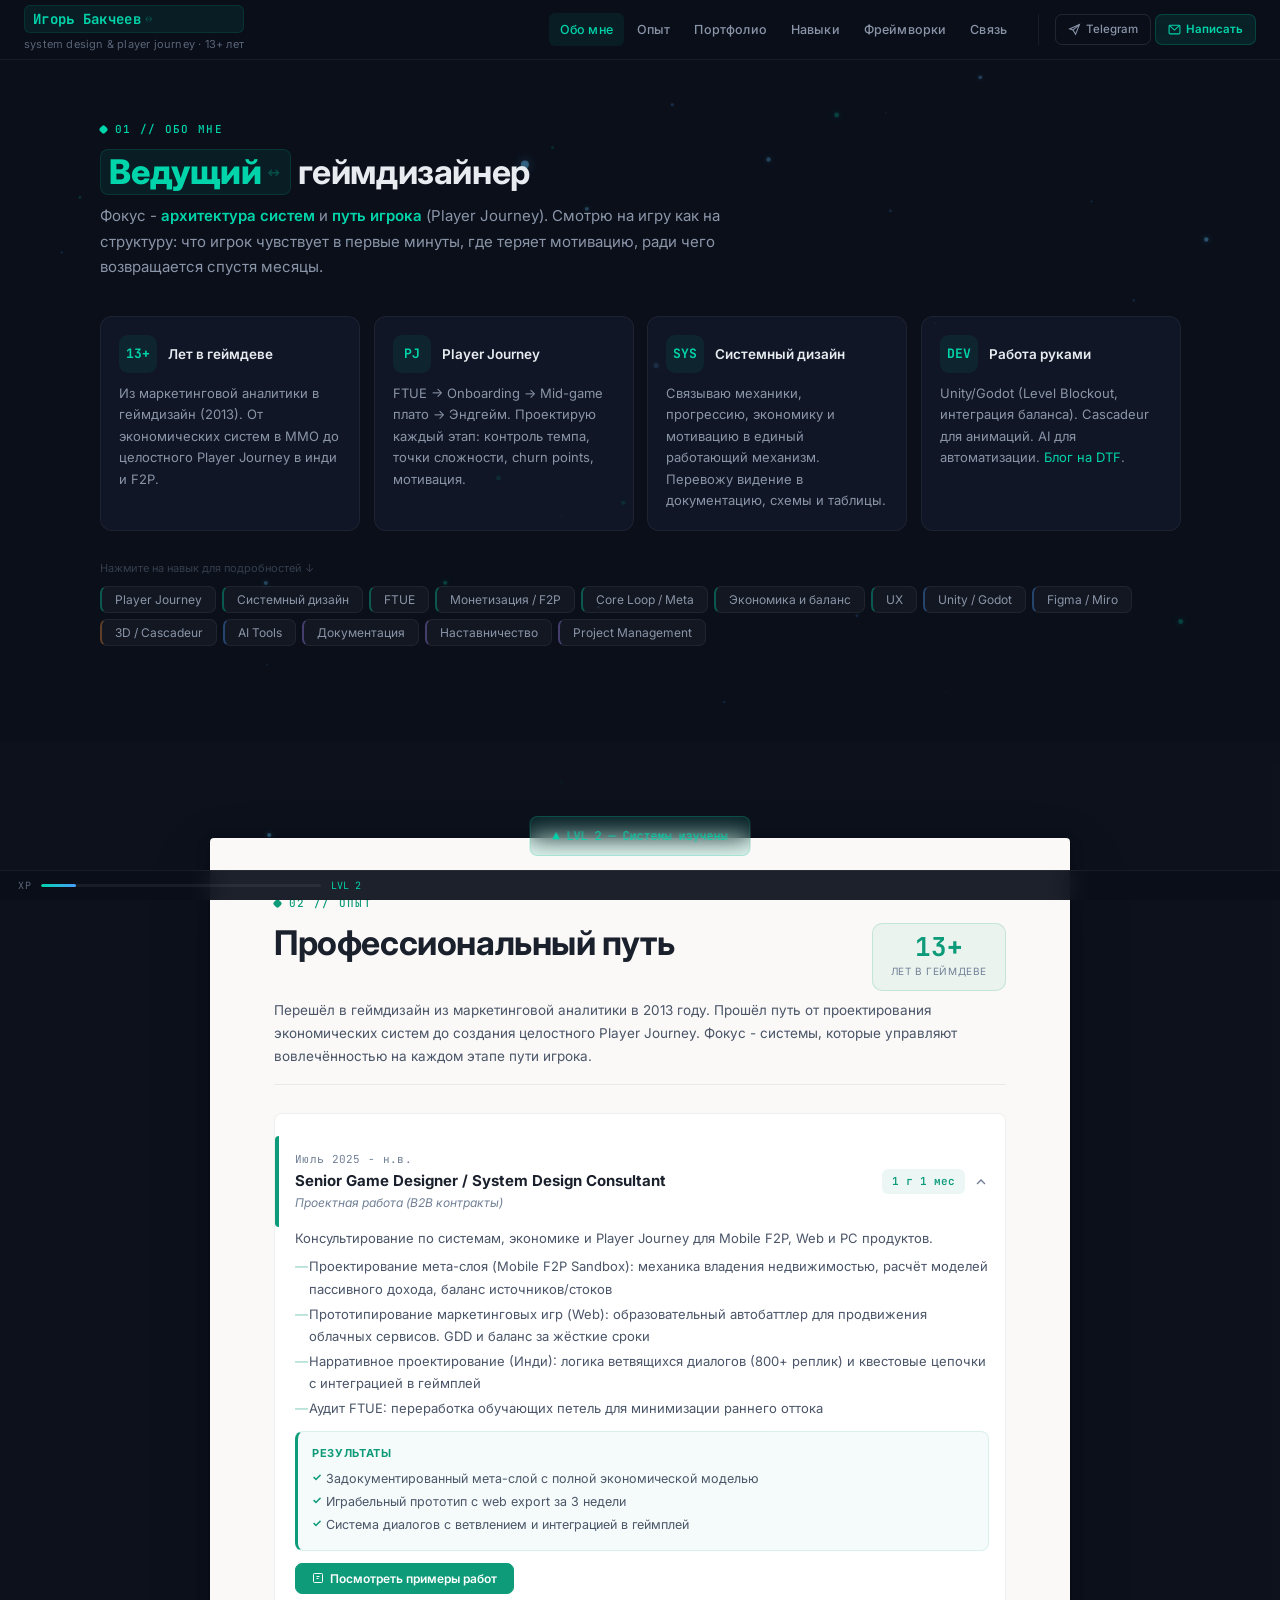
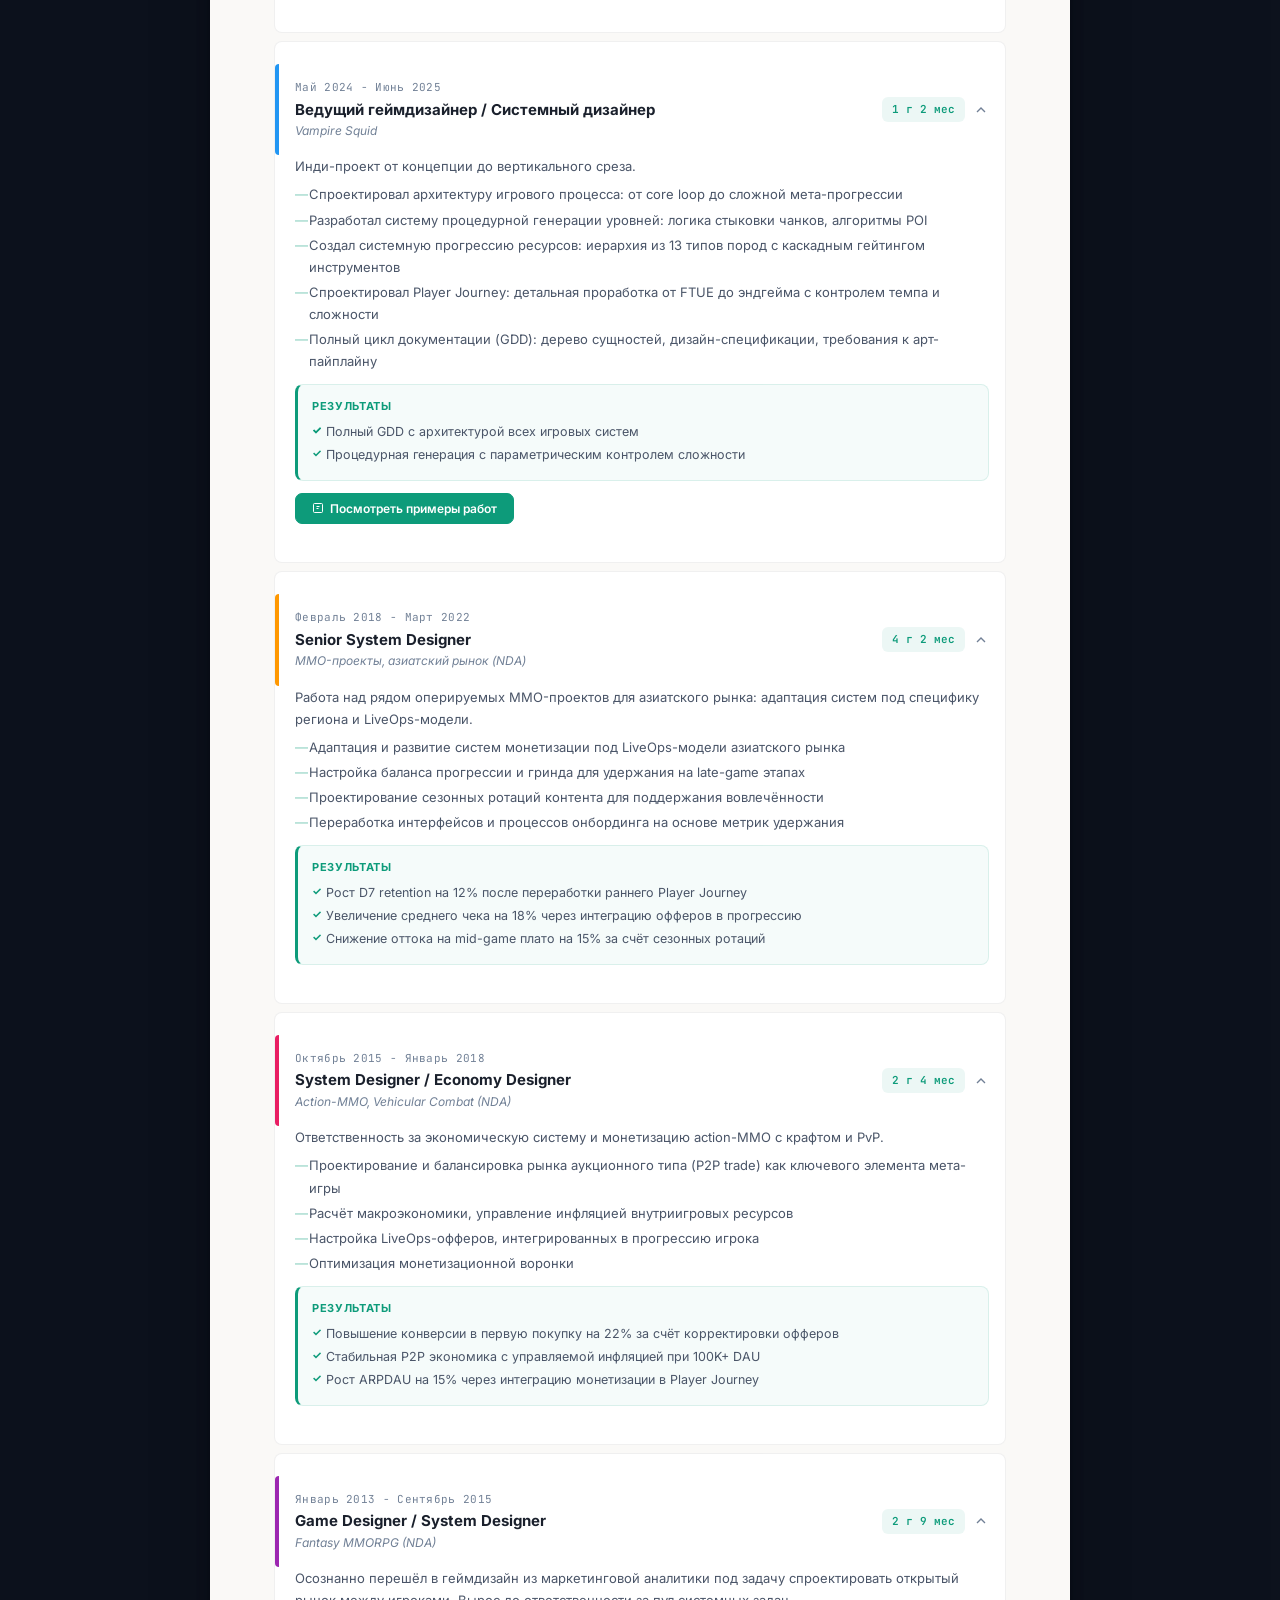
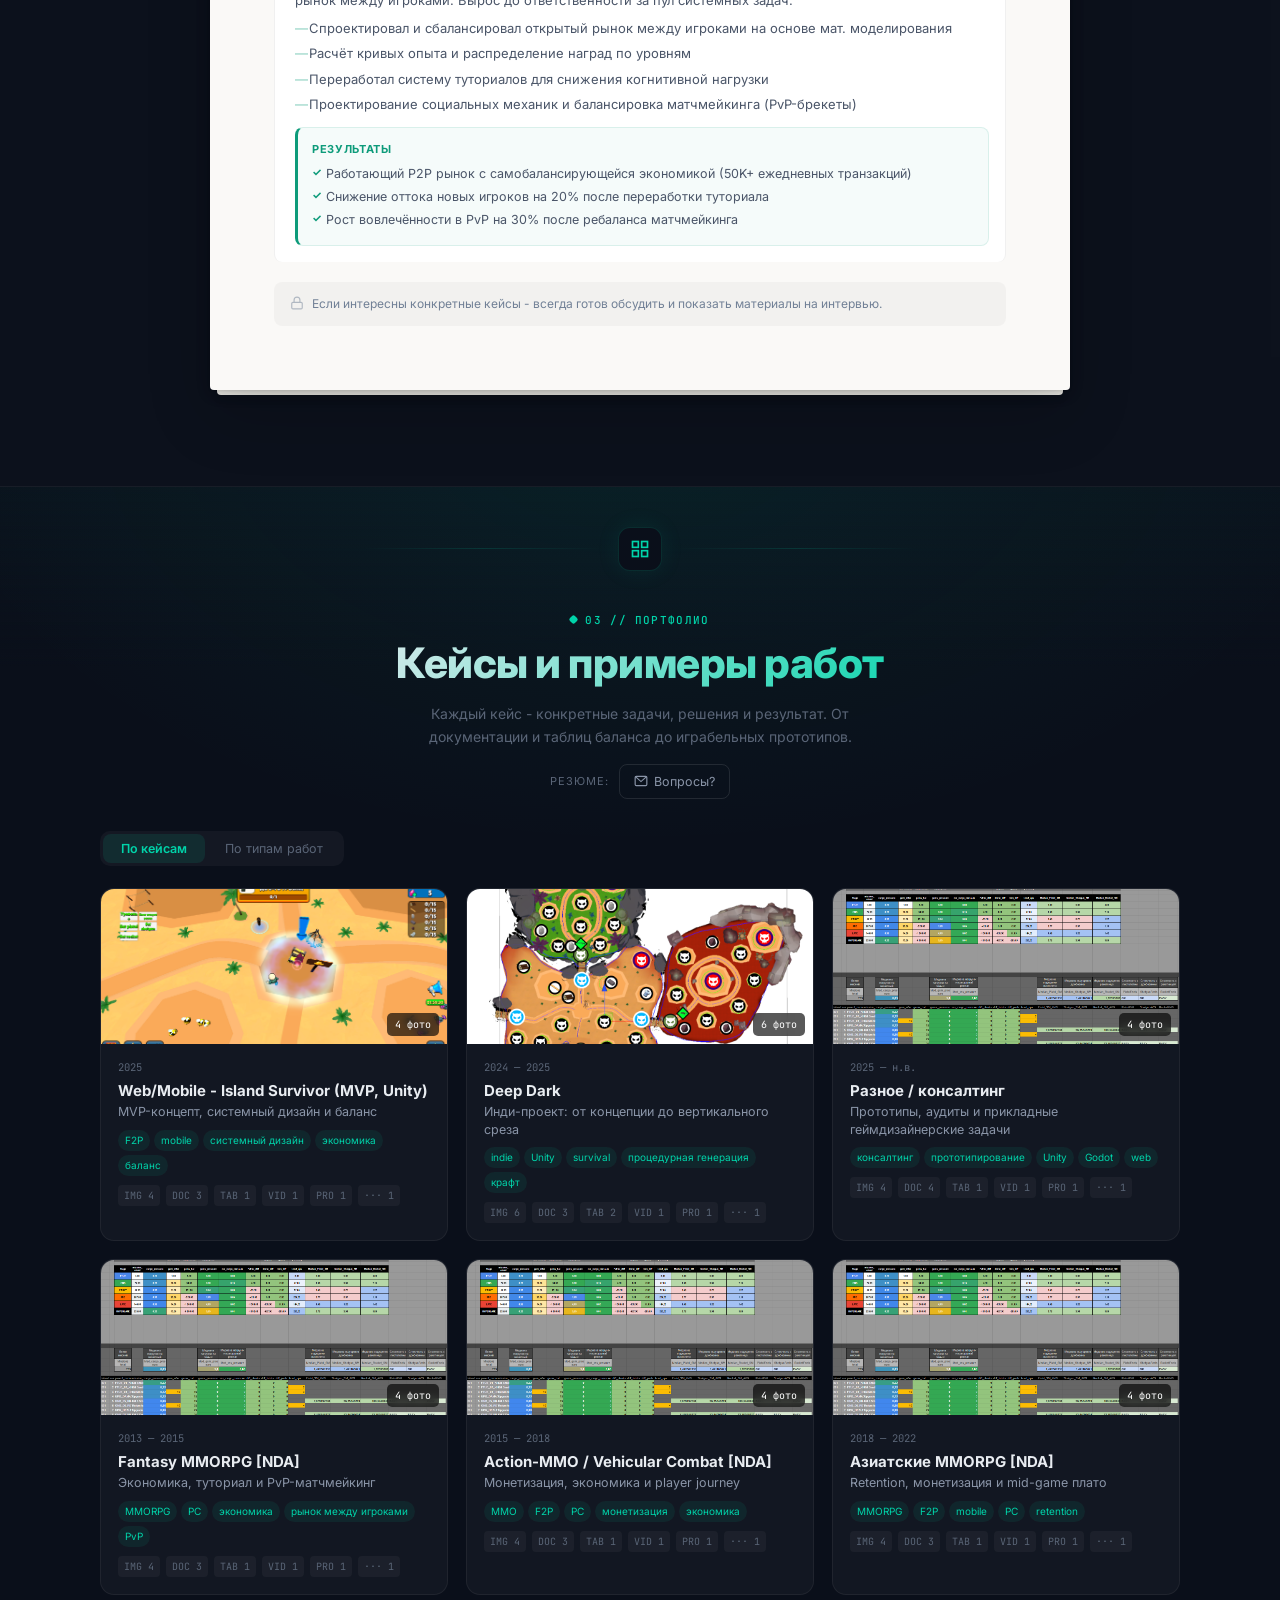
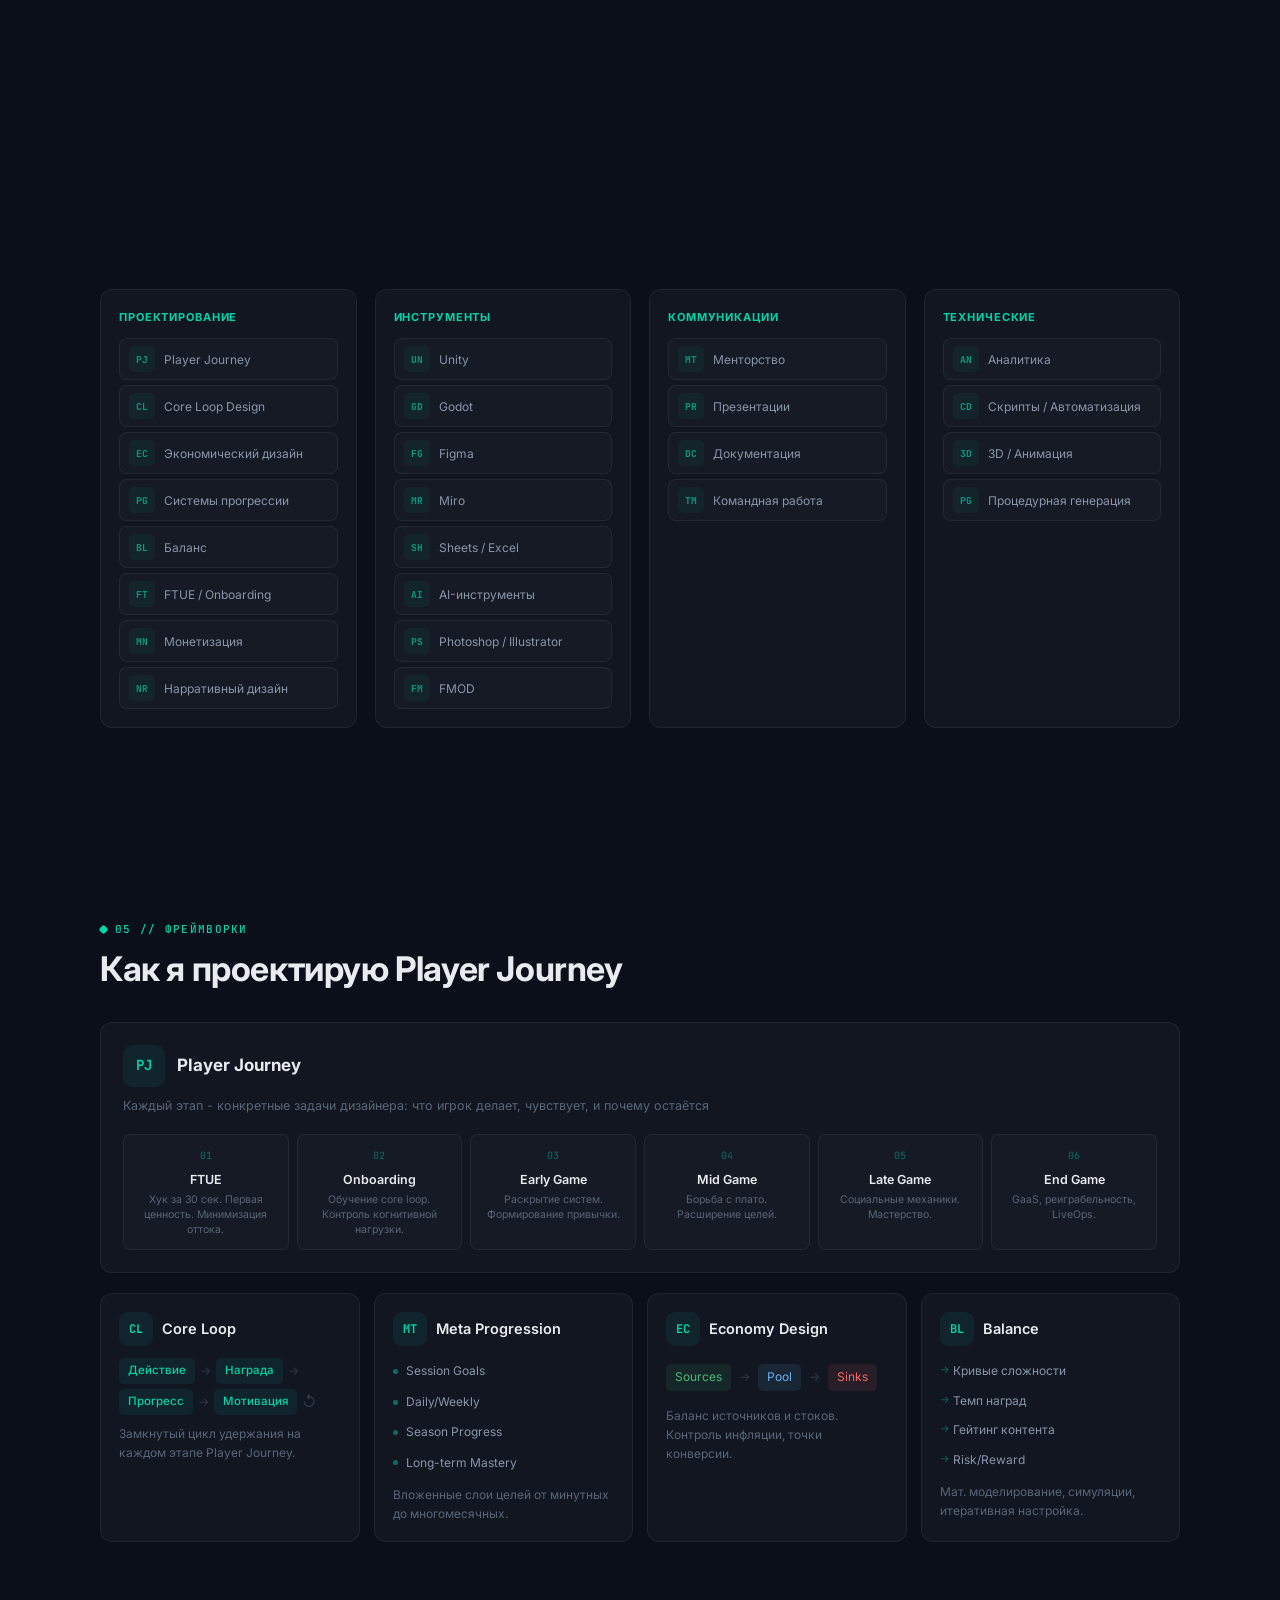
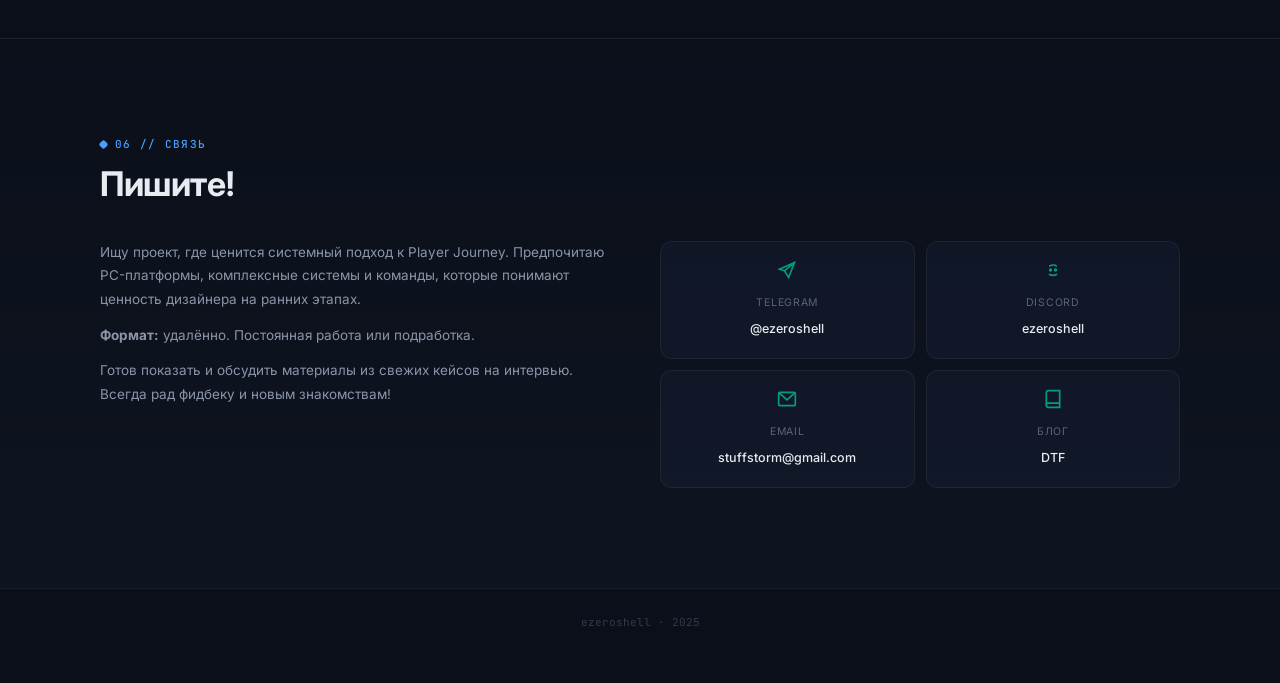
==== index.html @ dda0b9a5 "portfolio_test" ====
<!DOCTYPE html>
<html lang="ru">
<head>
  <meta charset="UTF-8">
  <meta name="viewport" content="width=device-width, initial-scale=1.0">
  <title>ezeroshell - Senior Game Designer / System Design & Player Journey</title>
  <meta name="description" content="Портфолио senior game designer: системный дизайн, player journey, экономика, баланс, FTUE, монетизация. 13+ лет в геймдеве. MMO, F2P, инди.">
  <meta name="author" content="ezeroshell">
  <meta name="robots" content="index, follow">

  <meta property="og:title" content="ezeroshell - Senior Game Designer / System Design & Player Journey">
  <meta property="og:description" content="Системный дизайн, player journey, экономика, баланс. 13+ лет в геймдеве.">
  <meta property="og:type" content="website">
  <meta property="og:url" content="https://ezeroshell.com">
  <meta property="og:image" content="https://ezeroshell.com/assets/og-image.png">
  <meta property="og:locale" content="ru_RU">

  <meta name="twitter:card" content="summary_large_image">
  <meta name="twitter:title" content="ezeroshell - Senior Game Designer">
  <meta name="twitter:description" content="System design & player journey. 13+ лет в геймдеве.">
  <meta name="twitter:image" content="https://ezeroshell.com/assets/og-image.png">

  <link rel="canonical" href="https://ezeroshell.com">
  <link rel="icon" type="image/svg+xml" href="assets/favicon.svg">
  <link rel="apple-touch-icon" href="assets/apple-touch-icon.png">

  <link rel="preconnect" href="https://fonts.googleapis.com">
  <link rel="preconnect" href="https://fonts.gstatic.com" crossorigin>
  <link href="https://fonts.googleapis.com/css2?family=Inter:wght@400;500;600;700;800&family=JetBrains+Mono:wght@400;600;700&display=swap" rel="stylesheet">

  <link rel="stylesheet" href="css/styles.css">

  <script type="application/ld+json">
  {
    "@context": "https://schema.org",
    "@type": "Person",
    "name": "ezeroshell",
    "jobTitle": "Senior Game Designer",
    "url": "https://ezeroshell.com",
    "description": "Senior Game Designer с 13+ летним опытом: system design, player journey, экономика, баланс.",
    "sameAs": ["https://t.me/ezeroshell","https://dtf.ru/id1169883"],
    "knowsAbout": ["Game Design","System Design","Game Economy","Player Journey","FTUE","Monetization","Game Balance"]
  }
  </script>
</head>
<body>

  <canvas id="particle-canvas" aria-hidden="true"></canvas>

  <!-- ══════ HEADER ══════ -->
  <header class="header" id="header" role="banner">
    <div class="header-inner">
      <div class="header-brand">
        <button class="header-name" id="header-name" type="button" aria-label="Переключить имя">
          <span class="toggle-text">Игорь Бакчеев</span>
          <span class="toggle-badge" aria-hidden="true">↔</span>
        </button>
        <span class="header-title">system design & player journey · 13+ лет</span>
      </div>
      <nav class="header-nav" id="header-nav" aria-label="Навигация">
        <a href="#about">Обо мне</a>
        <a href="#experience">Опыт</a>
        <a href="#portfolio">Портфолио</a>
        <a href="#skills">Навыки</a>
        <a href="#frameworks">Фреймворки</a>
        <a href="#contact">Связь</a>
      </nav>
      <div class="header-contacts">
        <a href="https://t.me/ezeroshell" class="header-contact-btn" target="_blank" rel="noopener">
          <svg viewBox="0 0 24 24" fill="none" stroke="currentColor" stroke-width="2" width="13" height="13"><path d="M21 3L9 13"/><path d="M21 3L14 21L9 13L3 11L21 3Z"/></svg>
          <span>Telegram</span>
        </a>
        <a href="mailto:stuffstorm@gmail.com" class="header-contact-btn header-contact-btn--accent">
          <svg viewBox="0 0 24 24" fill="none" stroke="currentColor" stroke-width="2" width="13" height="13"><rect x="2" y="4" width="20" height="16" rx="2"/><path d="M22 4L12 13 2 4"/></svg>
          <span>Написать</span>
        </a>
      </div>
      <button class="header-burger" id="mobile-toggle" type="button" aria-label="Меню" aria-expanded="false" aria-controls="mobile-menu">
        <span class="burger-line"></span>
      </button>
    </div>
  </header>

  <!-- ══════ MOBILE MENU ══════ -->
  <nav class="mobile-menu" id="mobile-menu" hidden>
    <a href="#about" class="mobile-nav-link">Обо мне</a>
    <a href="#experience" class="mobile-nav-link">Опыт</a>
    <a href="#portfolio" class="mobile-nav-link">Портфолио</a>
    <a href="#skills" class="mobile-nav-link">Навыки</a>
    <a href="#frameworks" class="mobile-nav-link">Фреймворки</a>
    <a href="#contact" class="mobile-nav-link">Связь</a>
    <hr class="mobile-divider">
    <a href="https://t.me/ezeroshell" class="contact-link" target="_blank" rel="noopener">
      <svg viewBox="0 0 24 24" fill="none" stroke="currentColor" stroke-width="2" width="16" height="16"><path d="M21 3L9 13"/><path d="M21 3L14 21L9 13L3 11L21 3Z"/></svg>
      Telegram: @ezeroshell
    </a>
    <a href="mailto:stuffstorm@gmail.com" class="contact-link">
      <svg viewBox="0 0 24 24" fill="none" stroke="currentColor" stroke-width="2" width="16" height="16"><rect x="2" y="4" width="20" height="16" rx="2"/><path d="M22 4L12 13L2 4"/></svg>
      stuffstorm@gmail.com
    </a>
  </nav>

  <main>
    <!-- ══════ ABOUT ══════ -->
    <section class="section section--about" id="about">
      <div class="section-inner">
        <div class="reveal">
          <div class="section-label"><span aria-hidden="true">01 //</span> Обо мне</div>
          <h1 class="section-title">
            <button class="role-toggle" id="role-toggle" type="button" aria-label="Переключить роль">
              <span class="toggle-text">Ведущий</span>
              <span class="toggle-badge" aria-hidden="true">↔</span>
            </button>
            геймдизайнер
          </h1>
          <p class="about-lead">Фокус - <strong>архитектура систем</strong> и <strong>путь игрока</strong> (Player Journey). Смотрю на игру как на структуру: что игрок чувствует в первые минуты, где теряет мотивацию, ради чего возвращается спустя месяцы.</p>
        </div>

        <div class="about-grid reveal">
          <article class="about-card">
            <div class="about-card-header">
              <div class="about-card-icon">13+</div>
              <h3 class="about-card-title">Лет в геймдеве</h3>
            </div>
            <p>Из маркетинговой аналитики в геймдизайн (2013). От экономических систем в MMO до целостного Player Journey в инди и F2P.</p>
          </article>
          <article class="about-card">
            <div class="about-card-header">
              <div class="about-card-icon">PJ</div>
              <h3 class="about-card-title">Player Journey</h3>
            </div>
            <p>FTUE → Onboarding → Mid-game плато → Эндгейм. Проектирую каждый этап: контроль темпа, точки сложности, churn points, мотивация.</p>
          </article>
          <article class="about-card">
            <div class="about-card-header">
              <div class="about-card-icon">SYS</div>
              <h3 class="about-card-title">Системный дизайн</h3>
            </div>
            <p>Связываю механики, прогрессию, экономику и мотивацию в единый работающий механизм. Перевожу видение в документацию, схемы и таблицы.</p>
          </article>
          <article class="about-card">
            <div class="about-card-header">
              <div class="about-card-icon">DEV</div>
              <h3 class="about-card-title">Работа руками</h3>
            </div>
            <p>Unity/Godot (Level Blockout, интеграция баланса). Cascadeur для анимаций. AI для автоматизации.
              <a href="https://dtf.ru/id1169883" target="_blank" rel="noopener">Блог на DTF</a>.</p>
          </article>
        </div>

        <div class="skill-tags-hint" aria-hidden="true">Нажмите на навык для подробностей ↓</div>
        <div class="skill-tags reveal-stagger" id="skill-tags">
          <button class="skill-tag" data-cat="design" data-skill-id="player-journey" data-desc="Детальная проработка пути игрока от FTUE до эндгейма: контроль темпа, точки сложности, churn points. Проектировал Player Journey для инди-проекта (вертикальный срез) и для F2P-продуктов." type="button">Player Journey</button>
          <button class="skill-tag" data-cat="design" data-skill-id="system-design" data-desc="Архитектура от core loop до мета-прогрессии. Системные документы, связывающие механики, экономику и мотивацию." type="button">Системный дизайн</button>
          <button class="skill-tag" data-cat="design" data-skill-id="ftue" data-desc="Аудит и переработка обучающих петель. Хук - первая ценность за 30 секунд. Минимизация раннего оттока." type="button">FTUE</button>
          <button class="skill-tag" data-cat="design" data-skill-id="monetization" data-desc="LiveOps-модели для азиатского рынка. Офферы в прогрессию. Оптимизация воронки конверсии в первую покупку." type="button">Монетизация / F2P</button>
          <button class="skill-tag" data-cat="design" data-skill-id="core-loop" data-desc="Проектирование core loop от концепции до играбельного билда. Процедурная генерация, сезонные ротации." type="button">Core Loop / Meta</button>
          <button class="skill-tag" data-cat="design" data-skill-id="economy" data-desc="Мат. моделирование экономик: P2P аукционы, стоки/синки, инфляция. Открытый рынок в MMORPG с 50K+ активных трейдеров." type="button">Экономика и баланс</button>
          <button class="skill-tag" data-cat="design" data-skill-id="ux" data-desc="Переработка интерфейсов по метрикам удержания. Снижение когнитивной нагрузки в онбординге." type="button">UX</button>
          <button class="skill-tag" data-cat="tools" data-skill-id="unity-godot" data-desc="Unity/Godot: сборка сцен, Level Blockout, ProBuilder. Импорт/экспорт данных, интеграция баланса." type="button">Unity / Godot</button>
          <button class="skill-tag" data-cat="tools" data-skill-id="figma-miro" data-desc="Figma - wireframes, UI-макеты. Miro - системные диаграммы, flow charts, Player Journey maps." type="button">Figma / Miro</button>
          <button class="skill-tag" data-cat="tech" data-skill-id="3d" data-desc="Blender для прототипов, Cascadeur для анимаций и раскадровок." type="button">3D / Cascadeur</button>
          <button class="skill-tag" data-cat="tools" data-skill-id="ai-tools" data-desc="Вайбкодинг, автоматизация, Cursor для прототипирования, GPT/Claude для документации." type="button">AI Tools</button>
          <button class="skill-tag" data-cat="soft" data-skill-id="documentation" data-desc="Полный цикл: GDD, TDD, дерево сущностей, дизайн-спецификации, требования к арт-пайплайну." type="button">Документация</button>
          <button class="skill-tag" data-cat="soft" data-skill-id="mentoring" data-desc="Серьёзный опыт наставничества. Методические материалы. Геймификация образования." type="button">Наставничество</button>
          <button class="skill-tag" data-cat="soft" data-skill-id="pm" data-desc="Планирование, estimation, координация с программистами и художниками." type="button">Project Management</button>
        </div>
      </div>
    </section>

    <!-- ══════ EXPERIENCE ══════ -->
    <section class="section section--experience" id="experience">
      <div class="section-inner">
        <div class="paper paper-stack reveal">
          <div class="section-label section-label--paper"><span aria-hidden="true">02 //</span> Опыт</div>
          <div class="exp-header">
            <h2 class="section-title section-title--paper">Профессиональный путь</h2>
            <div class="exp-total-badge">
              <span class="exp-total-number">13+</span>
              <span class="exp-total-label">лет в геймдеве</span>
            </div>
          </div>

          <p class="exp-intro">Перешёл в геймдизайн из маркетинговой аналитики в 2013 году. Прошёл путь от проектирования экономических систем до создания целостного Player Journey. Фокус - системы, которые управляют вовлечённостью на каждом этапе пути игрока.</p>

          <div class="exp-timeline" id="exp-timeline">

            <!-- ── Entry 1: Консалтинг ── -->
            <article class="exp-entry" data-exp-id="exp-1">
              <button class="exp-entry-toggle" type="button" aria-expanded="true">
                <div class="exp-entry-head">
                  <div class="exp-bar-accent" style="--bar-clr: #0d9b7a"></div>
                  <div class="exp-entry-left">
                    <div class="exp-period"><time datetime="2025-07">Июль 2025</time> - н.в.</div>
                    <h3 class="exp-role">Senior Game Designer / System Design Consultant</h3>
                    <div class="exp-company">Проектная работа (B2B контракты)</div>
                  </div>
                  <div class="exp-entry-right">
                    <span class="exp-duration">1 г 1 мес</span>
                    <svg class="exp-chevron" viewBox="0 0 24 24" fill="none" stroke="currentColor" stroke-width="2" width="16" height="16"><path d="M6 9l6 6 6-6"/></svg>
                  </div>
                </div>
              </button>
              <div class="exp-body" aria-hidden="false">
                <div class="exp-desc">
                  Консультирование по системам, экономике и Player Journey для Mobile F2P, Web и PC продуктов.
                  <ul>
                    <li>Проектирование мета-слоя (Mobile F2P Sandbox): механика владения недвижимостью, расчёт моделей пассивного дохода, баланс источников/стоков</li>
                    <li>Прототипирование маркетинговых игр (Web): образовательный автобаттлер для продвижения облачных сервисов. GDD и баланс за жёсткие сроки</li>
                    <li>Нарративное проектирование (Инди): логика ветвящихся диалогов (800+ реплик) и квестовые цепочки с интеграцией в геймплей</li>
                    <li>Аудит FTUE: переработка обучающих петель для минимизации раннего оттока</li>
                  </ul>
                </div>
                <div class="exp-achievements">
                  <h4 class="exp-achievements-title">Результаты</h4>
                  <ul>
                    <li>Задокументированный мета-слой с полной экономической моделью</li>
                    <li>Играбельный прототип с web export за 3 недели</li>
                    <li>Система диалогов с ветвлением и интеграцией в геймплей</li>
                  </ul>
                </div>
                <div class="exp-links">
                  <button class="exp-link exp-link--modal" type="button" data-open-project="various-cases">
                    <svg viewBox="0 0 24 24" fill="none" stroke="currentColor" stroke-width="2" width="12" height="12"><rect x="3" y="3" width="18" height="18" rx="2"/><path d="M9 9h6M9 13h4"/></svg>
                    Посмотреть примеры работ
                  </button>
                </div>
              </div>
            </article>

            <!-- ── Entry 2: Vampire Squid ── -->
            <article class="exp-entry" data-exp-id="exp-2">
              <button class="exp-entry-toggle" type="button" aria-expanded="true">
                <div class="exp-entry-head">
                  <div class="exp-bar-accent" style="--bar-clr: #2196f3"></div>
                  <div class="exp-entry-left">
                    <div class="exp-period"><time datetime="2024-05">Май 2024</time> - <time datetime="2025-06">Июнь 2025</time></div>
                    <h3 class="exp-role">Ведущий геймдизайнер / Системный дизайнер</h3>
                    <div class="exp-company">Vampire Squid</div>
                  </div>
                  <div class="exp-entry-right">
                    <span class="exp-duration">1 г 2 мес</span>
                    <svg class="exp-chevron" viewBox="0 0 24 24" fill="none" stroke="currentColor" stroke-width="2" width="16" height="16"><path d="M6 9l6 6 6-6"/></svg>
                  </div>
                </div>
              </button>
              <div class="exp-body" aria-hidden="false">
                <div class="exp-desc">
                  Инди-проект от концепции до вертикального среза.
                  <ul>
                    <li>Спроектировал архитектуру игрового процесса: от core loop до сложной мета-прогрессии</li>
                    <li>Разработал систему процедурной генерации уровней: логика стыковки чанков, алгоритмы POI</li>
                    <li>Создал системную прогрессию ресурсов: иерархия из 13 типов пород с каскадным гейтингом инструментов</li>
                    <li>Спроектировал Player Journey: детальная проработка от FTUE до эндгейма с контролем темпа и сложности</li>
                    <li>Полный цикл документации (GDD): дерево сущностей, дизайн-спецификации, требования к арт-пайплайну</li>
                  </ul>
                </div>
                <div class="exp-achievements">
                  <h4 class="exp-achievements-title">Результаты</h4>
                  <ul>
                    <li></li>
                    <li>Полный GDD с архитектурой всех игровых систем</li>
                    <li>Процедурная генерация с параметрическим контролем сложности</li>
                  </ul>
                </div>
                <div class="exp-links">
                  <button class="exp-link exp-link--modal" type="button" data-open-project="indie-vertical-slice">
                    <svg viewBox="0 0 24 24" fill="none" stroke="currentColor" stroke-width="2" width="12" height="12"><rect x="3" y="3" width="18" height="18" rx="2"/><path d="M9 9h6M9 13h4"/></svg>
                    Посмотреть примеры работ
                  </button>
                </div>
              </div>
            </article>

            <!-- ── Entry 3: Азиатские MMO ── -->
            <article class="exp-entry" data-exp-id="exp-3">
              <button class="exp-entry-toggle" type="button" aria-expanded="true">
                <div class="exp-entry-head">
                  <div class="exp-bar-accent" style="--bar-clr: #ff9800"></div>
                  <div class="exp-entry-left">
                    <div class="exp-period"><time datetime="2018-02">Февраль 2018</time> - <time datetime="2022-03">Март 2022</time></div>
                    <h3 class="exp-role">Senior System Designer</h3>
                    <div class="exp-company">MMO-проекты, азиатский рынок (NDA)</div>
                  </div>
                  <div class="exp-entry-right">
                    <span class="exp-duration">4 г 2 мес</span>
                    <svg class="exp-chevron" viewBox="0 0 24 24" fill="none" stroke="currentColor" stroke-width="2" width="16" height="16"><path d="M6 9l6 6 6-6"/></svg>
                  </div>
                </div>
              </button>
              <div class="exp-body" aria-hidden="false">
                <div class="exp-desc">
                  Работа над рядом оперируемых MMO-проектов для азиатского рынка: адаптация систем под специфику региона и LiveOps-модели.
                  <ul>
                    <li>Адаптация и развитие систем монетизации под LiveOps-модели азиатского рынка</li>
                    <li>Настройка баланса прогрессии и гринда для удержания на late-game этапах</li>
                    <li>Проектирование сезонных ротаций контента для поддержания вовлечённости</li>
                    <li>Переработка интерфейсов и процессов онбординга на основе метрик удержания</li>
                  </ul>
                </div>
                <div class="exp-achievements">
                  <h4 class="exp-achievements-title">Результаты</h4>
                  <ul>
                    <li>Рост D7 retention на 12% после переработки раннего Player Journey</li>
                    <li>Увеличение среднего чека на 18% через интеграцию офферов в прогрессию</li>
                    <li>Снижение оттока на mid-game плато на 15% за счёт сезонных ротаций</li>
                  </ul>
                </div>
              </div>
            </article>

            <!-- ── Entry 4: Crossout (NDA) ── -->
            <article class="exp-entry" data-exp-id="exp-4">
              <button class="exp-entry-toggle" type="button" aria-expanded="true">
                <div class="exp-entry-head">
                  <div class="exp-bar-accent" style="--bar-clr: #e91e63"></div>
                  <div class="exp-entry-left">
                    <div class="exp-period"><time datetime="2015-10">Октябрь 2015</time> - <time datetime="2018-01">Январь 2018</time></div>
                    <h3 class="exp-role">System Designer / Economy Designer</h3>
                    <div class="exp-company">Action-MMO, Vehicular Combat (NDA)</div>
                  </div>
                  <div class="exp-entry-right">
                    <span class="exp-duration">2 г 4 мес</span>
                    <svg class="exp-chevron" viewBox="0 0 24 24" fill="none" stroke="currentColor" stroke-width="2" width="16" height="16"><path d="M6 9l6 6 6-6"/></svg>
                  </div>
                </div>
              </button>
              <div class="exp-body" aria-hidden="false">
                <div class="exp-desc">
                  Ответственность за экономическую систему и монетизацию action-MMO с крафтом и PvP.
                  <ul>
                    <li>Проектирование и балансировка рынка аукционного типа (P2P trade) как ключевого элемента мета-игры</li>
                    <li>Расчёт макроэкономики, управление инфляцией внутриигровых ресурсов</li>
                    <li>Настройка LiveOps-офферов, интегрированных в прогрессию игрока</li>
                    <li>Оптимизация монетизационной воронки</li>
                  </ul>
                </div>
                <div class="exp-achievements">
                  <h4 class="exp-achievements-title">Результаты</h4>
                  <ul>
                    <li>Повышение конверсии в первую покупку на 22% за счёт корректировки офферов</li>
                    <li>Стабильная P2P экономика с управляемой инфляцией при 100K+ DAU</li>
                    <li>Рост ARPDAU на 15% через интеграцию монетизации в Player Journey</li>
                  </ul>
                </div>
              </div>
            </article>

            <!-- ── Entry 5: RoyalQuest (NDA) ── -->
            <article class="exp-entry" data-exp-id="exp-5">
              <button class="exp-entry-toggle" type="button" aria-expanded="true">
                <div class="exp-entry-head">
                  <div class="exp-bar-accent" style="--bar-clr: #9c27b0"></div>
                  <div class="exp-entry-left">
                    <div class="exp-period"><time datetime="2013-01">Январь 2013</time> - <time datetime="2015-09">Сентябрь 2015</time></div>
                    <h3 class="exp-role">Game Designer / System Designer</h3>
                    <div class="exp-company">Fantasy MMORPG (NDA)</div>
                  </div>
                  <div class="exp-entry-right">
                    <span class="exp-duration">2 г 9 мес</span>
                    <svg class="exp-chevron" viewBox="0 0 24 24" fill="none" stroke="currentColor" stroke-width="2" width="16" height="16"><path d="M6 9l6 6 6-6"/></svg>
                  </div>
                </div>
              </button>
              <div class="exp-body" aria-hidden="false">
                <div class="exp-desc">
                  Осознанно перешёл в геймдизайн из маркетинговой аналитики под задачу спроектировать открытый рынок между игроками. Вырос до ответственности за пул системных задач.
                  <ul>
                    <li>Спроектировал и сбалансировал открытый рынок между игроками на основе мат. моделирования</li>
                    <li>Расчёт кривых опыта и распределение наград по уровням</li>
                    <li>Переработал систему туториалов для снижения когнитивной нагрузки</li>
                    <li>Проектирование социальных механик и балансировка матчмейкинга (PvP-брекеты)</li>
                  </ul>
                </div>
                <div class="exp-achievements">
                  <h4 class="exp-achievements-title">Результаты</h4>
                  <ul>
                    <li>Работающий P2P рынок с самобалансирующейся экономикой (50K+ ежедневных транзакций)</li>
                    <li>Снижение оттока новых игроков на 20% после переработки туториала</li>
                    <li>Рост вовлечённости в PvP на 30% после ребаланса матчмейкинга</li>
                  </ul>
                </div>
              </div>
            </article>
          </div>

          <div class="exp-nda-note">
            <svg viewBox="0 0 24 24" fill="none" stroke="currentColor" stroke-width="2" width="14" height="14"><rect x="3" y="11" width="18" height="11" rx="2" ry="2"/><path d="M7 11V7a5 5 0 0110 0v4"/></svg>
            Если интересны конкретные кейсы - всегда готов обсудить и показать материалы на интервью.
          </div>
        </div>
      </div>
    </section>

    <button class="back-to-exp" id="back-to-exp" type="button" hidden>
      <svg viewBox="0 0 24 24" fill="none" stroke="currentColor" stroke-width="2" width="14" height="14"><path d="M19 12H5M12 5l-7 7 7 7"/></svg>
      Вернуться к опыту
    </button>

    <!-- ══════ PORTFOLIO ══════ -->
    <section class="section section--portfolio" id="portfolio">
      <div class="portfolio-divider" aria-hidden="true">
        <div class="portfolio-divider-line"></div>
        <div class="portfolio-divider-icon">
          <svg viewBox="0 0 24 24" fill="none" stroke="currentColor" stroke-width="2" width="20" height="20"><rect x="3" y="3" width="7" height="7"/><rect x="14" y="3" width="7" height="7"/><rect x="3" y="14" width="7" height="7"/><rect x="14" y="14" width="7" height="7"/></svg>
        </div>
        <div class="portfolio-divider-line"></div>
      </div>

      <div class="section-inner">
        <div class="reveal">
          <div class="portfolio-hero">
            <div class="section-label"><span aria-hidden="true">03 //</span> Портфолио</div>
            <h2 class="section-title portfolio-title">Кейсы и примеры работ</h2>
            <p class="section-subtitle portfolio-subtitle">
              Каждый кейс - конкретные задачи, решения и результат. От документации и таблиц баланса до играбельных прототипов.
            </p>
          </div>
          <div class="portfolio-resume-links">
            <span class="portfolio-resume-label">Резюме:</span>
            <a href="#contact" class="portfolio-resume-link">
              <svg viewBox="0 0 24 24" fill="none" stroke="currentColor" stroke-width="2" width="14" height="14"><rect x="2" y="4" width="20" height="16" rx="2"/><path d="M22 4L12 13 2 4"/></svg>
              Вопросы?
            </a>
          </div>
        </div>

        <div class="portfolio-explorer reveal" id="portfolio-explorer">
          <div class="portfolio-toolbar">
            <div class="portfolio-mode-switch" role="tablist">
              <button class="portfolio-mode-btn active" type="button" data-view="projects" role="tab" aria-selected="true">По кейсам</button>
              <button class="portfolio-mode-btn" type="button" data-view="types" role="tab" aria-selected="false">По типам работ</button>
            </div>
          </div>
          <div class="portfolio-grid" id="portfolio-grid"></div>
        </div>
      </div>
    </section>

    <!-- Portfolio Modal -->
    <div class="portfolio-modal-overlay" id="portfolio-modal" aria-modal="true" role="dialog" hidden>
      <div class="portfolio-modal">
        <div class="portfolio-modal-topbar">
          <div class="pmod-topbar-center"><span class="pmod-counter" id="modal-counter"></span></div>
          <button class="pmod-close" id="modal-close" type="button" aria-label="Закрыть">
            <svg viewBox="0 0 24 24" fill="none" stroke="currentColor" stroke-width="2" width="20" height="20"><path d="M18 6L6 18M6 6l12 12"/></svg>
          </button>
        </div>
        <div class="portfolio-modal-page" id="portfolio-modal-page">
          <div class="pmod-header" id="pmod-header"></div>
          <div class="pmod-tabs" id="pmod-tabs" role="tablist"></div>
          <div class="pmod-content" id="pmod-content"></div>
          <div class="pmod-details" id="pmod-details"></div>
          <div class="pmod-project-link" id="pmod-project-link"></div>
        </div>
        <button class="pmod-side-nav pmod-side-prev" id="modal-prev" type="button" aria-label="Предыдущий"><svg viewBox="0 0 24 24" fill="none" stroke="currentColor" stroke-width="2" width="20" height="20"><path d="M15 18l-6-6 6-6"/></svg></button>
        <button class="pmod-side-nav pmod-side-next" id="modal-next" type="button" aria-label="Следующий"><svg viewBox="0 0 24 24" fill="none" stroke="currentColor" stroke-width="2" width="20" height="20"><path d="M9 18l6-6-6-6"/></svg></button>
      </div>
    </div>

    <!-- Gallery -->
    <div class="gallery-overlay" id="gallery" aria-modal="true" role="dialog" hidden>
      <div class="gallery-chrome">
        <button class="gallery-btn gallery-close-btn" id="gallery-close" type="button" aria-label="Закрыть"><svg viewBox="0 0 24 24" fill="none" stroke="currentColor" stroke-width="2" width="22" height="22"><path d="M18 6L6 18M6 6l12 12"/></svg></button>
        <div class="gallery-counter" id="gallery-counter"></div>
      </div>
      <button class="gallery-btn gallery-arrow gallery-arrow-prev" id="gallery-prev" type="button" aria-label="Назад"><svg viewBox="0 0 24 24" fill="none" stroke="currentColor" stroke-width="2" width="28" height="28"><path d="M15 18l-6-6 6-6"/></svg></button>
      <button class="gallery-btn gallery-arrow gallery-arrow-next" id="gallery-next" type="button" aria-label="Вперёд"><svg viewBox="0 0 24 24" fill="none" stroke="currentColor" stroke-width="2" width="28" height="28"><path d="M9 18l6-6-6-6"/></svg></button>
      <div class="gallery-stage" id="gallery-stage"></div>
      <div class="gallery-caption" id="gallery-caption"></div>
    </div>

    <!-- ══════ SKILLS ══════ -->
    <section class="section section--skills" id="skills">
      <div class="section-inner">
        <div class="reveal">
          <div class="section-label"><span aria-hidden="true">04 //</span> Навыки</div>
          <h2 class="section-title">Карта компетенций</h2>
        </div>
        <div class="skills-grid reveal">
          <div class="skill-cluster"><h3 class="skill-cluster-title">Проектирование</h3><div class="skill-nodes">
            <button class="skill-node" data-skill-id="sk-pj" type="button" data-desc="Детальная проработка пути игрока: FTUE → Onboarding → Early/Mid/Late/End Game. Контроль темпа, churn points, мотивация на каждом этапе."><span class="skill-node-icon">PJ</span><span class="skill-node-label">Player Journey</span></button>
            <button class="skill-node" data-skill-id="sk-core-loop" type="button" data-desc="Архитектура от core loop до мета-прогрессии. Процедурная генерация, каскадный гейтинг."><span class="skill-node-icon">CL</span><span class="skill-node-label">Core Loop Design</span></button>
            <button class="skill-node" data-skill-id="sk-economy" type="button" data-desc="P2P рынок в MMORPG (50K+ транзакций/день). Макроэкономика, инфляция. Модели дохода для F2P."><span class="skill-node-icon">EC</span><span class="skill-node-label">Экономический дизайн</span></button>
            <button class="skill-node" data-skill-id="sk-progression" type="button" data-desc="13 типов пород с каскадным гейтингом. Кривые опыта. Баланс гринда для late-game."><span class="skill-node-icon">PG</span><span class="skill-node-label">Системы прогрессии</span></button>
            <button class="skill-node" data-skill-id="sk-balance" type="button" data-desc="P2P trade, источники/стоки, офферы. Формулы и симуляции. Стабильная экономика при 100K+ DAU."><span class="skill-node-icon">BL</span><span class="skill-node-label">Баланс</span></button>
            <button class="skill-node" data-skill-id="sk-ftue" type="button" data-desc="Аудит обучающих петель. Снижение когнитивной нагрузки. Снижение оттока новичков на 20%."><span class="skill-node-icon">FT</span><span class="skill-node-label">FTUE / Onboarding</span></button>
            <button class="skill-node" data-skill-id="sk-monetization" type="button" data-desc="LiveOps для азиатского рынка. Офферы в прогрессию. +22% конверсии в первую покупку."><span class="skill-node-icon">MN</span><span class="skill-node-label">Монетизация</span></button>
            <button class="skill-node" data-skill-id="sk-narrative" type="button" data-desc="800+ реплик, ветвящиеся диалоги, квестовые цепочки, раскадровки."><span class="skill-node-icon">NR</span><span class="skill-node-label">Нарративный дизайн</span></button>
          </div></div>
          <div class="skill-cluster"><h3 class="skill-cluster-title">Инструменты</h3><div class="skill-nodes">
            <button class="skill-node" data-skill-id="sk-unity" type="button" data-desc="Сборка сцен, Level Blockout, ProBuilder. Вертикальный срез."><span class="skill-node-icon">UN</span><span class="skill-node-label">Unity</span></button>
            <button class="skill-node" data-skill-id="sk-godot" type="button" data-desc="Прототипирование, web export, GDScript."><span class="skill-node-icon">GD</span><span class="skill-node-label">Godot</span></button>
            <button class="skill-node" data-skill-id="sk-figma" type="button" data-desc="Wireframes, UI-макеты, Player Journey maps, ТЗ для художников."><span class="skill-node-icon">FG</span><span class="skill-node-label">Figma</span></button>
            <button class="skill-node" data-skill-id="sk-miro" type="button" data-desc="Системные диаграммы, flow charts, деревья сущностей."><span class="skill-node-icon">MR</span><span class="skill-node-label">Miro</span></button>
            <button class="skill-node" data-skill-id="sk-sheets" type="button" data-desc="Баланс-таблицы, симуляции экономики, формулы прогрессии."><span class="skill-node-icon">SH</span><span class="skill-node-label">Sheets / Excel</span></button>
            <button class="skill-node" data-skill-id="sk-ai" type="button" data-desc="Вайбкодинг, автоматизация, Cursor для прототипирования."><span class="skill-node-icon">AI</span><span class="skill-node-label">AI-инструменты</span></button>
            <button class="skill-node" data-skill-id="sk-ps" type="button" data-desc="Photoshop, Illustrator для визуалов и ТЗ."><span class="skill-node-icon">PS</span><span class="skill-node-label">Photoshop / Illustrator</span></button>
            <button class="skill-node" data-skill-id="sk-fmod" type="button" data-desc="FMOD, пайплайн аудио."><span class="skill-node-icon">FM</span><span class="skill-node-label">FMOD</span></button>
          </div></div>
          <div class="skill-cluster"><h3 class="skill-cluster-title">Коммуникации</h3><div class="skill-nodes">
            <button class="skill-node" data-skill-id="sk-mentor" type="button" data-desc="Наставничество, методические материалы, геймификация образования."><span class="skill-node-icon">MT</span><span class="skill-node-label">Менторство</span></button>
            <button class="skill-node" data-skill-id="sk-pres" type="button" data-desc="Перевод видения в документацию, схемы и таблицы для команды."><span class="skill-node-icon">PR</span><span class="skill-node-label">Презентации</span></button>
            <button class="skill-node" data-skill-id="sk-docs" type="button" data-desc="GDD, TDD, дерево сущностей, дизайн-спецификации, арт-пайплайн."><span class="skill-node-icon">DC</span><span class="skill-node-label">Документация</span></button>
            <button class="skill-node" data-skill-id="sk-team" type="button" data-desc="Связка с арт-директором и программистами. ТЗ на языке исполнителей."><span class="skill-node-icon">TM</span><span class="skill-node-label">Командная работа</span></button>
          </div></div>
          <div class="skill-cluster"><h3 class="skill-cluster-title">Технические</h3><div class="skill-nodes">
            <button class="skill-node" data-skill-id="sk-analytics" type="button" data-desc="Бэкграунд из маркетинговой аналитики. Retention, churn points, конверсионные воронки."><span class="skill-node-icon">AN</span><span class="skill-node-label">Аналитика</span></button>
            <button class="skill-node" data-skill-id="sk-scripts" type="button" data-desc="Вспомогательные скрипты, автоматизация данных в таблицах."><span class="skill-node-icon">CD</span><span class="skill-node-label">Скрипты / Автоматизация</span></button>
            <button class="skill-node" data-skill-id="sk-3d" type="button" data-desc="Blender 3D, Cascadeur для анимаций и раскадровок."><span class="skill-node-icon">3D</span><span class="skill-node-label">3D / Анимация</span></button>
            <button class="skill-node" data-skill-id="sk-procgen" type="button" data-desc="Стыковка чанков, распределение POI, параметрический контроль."><span class="skill-node-icon">PG</span><span class="skill-node-label">Процедурная генерация</span></button>
          </div></div>
        </div>
      </div>
    </section>

    <!-- ══════ FRAMEWORKS ══════ -->
    <section class="section section--frameworks" id="frameworks">
      <div class="section-inner">
        <div class="reveal">
          <div class="section-label"><span aria-hidden="true">05 //</span> Фреймворки</div>
          <h2 class="section-title">Как я проектирую Player Journey</h2>
        </div>
        <div class="framework-block reveal">
          <div class="framework-header"><div class="framework-icon">PJ</div><h3 class="framework-title">Player Journey</h3><p class="framework-subtitle">Каждый этап - конкретные задачи дизайнера: что игрок делает, чувствует, и почему остаётся</p></div>
          <div class="framework-stages">
            <div class="framework-stage"><div class="framework-stage-num">01</div><h4 class="framework-stage-name">FTUE</h4><p class="framework-stage-desc">Хук за 30 сек. Первая ценность. Минимизация оттока.</p></div>
            <div class="framework-stage"><div class="framework-stage-num">02</div><h4 class="framework-stage-name">Onboarding</h4><p class="framework-stage-desc">Обучение core loop. Контроль когнитивной нагрузки.</p></div>
            <div class="framework-stage"><div class="framework-stage-num">03</div><h4 class="framework-stage-name">Early Game</h4><p class="framework-stage-desc">Раскрытие систем. Формирование привычки.</p></div>
            <div class="framework-stage"><div class="framework-stage-num">04</div><h4 class="framework-stage-name">Mid Game</h4><p class="framework-stage-desc">Борьба с плато. Расширение целей.</p></div>
            <div class="framework-stage"><div class="framework-stage-num">05</div><h4 class="framework-stage-name">Late Game</h4><p class="framework-stage-desc">Социальные механики. Мастерство.</p></div>
            <div class="framework-stage"><div class="framework-stage-num">06</div><h4 class="framework-stage-name">End Game</h4><p class="framework-stage-desc">GaaS, реиграбельность, LiveOps.</p></div>
          </div>
        </div>
        <div class="frameworks-grid reveal">
          <div class="framework-card"><div class="framework-card-header"><div class="framework-icon small">CL</div><h3 class="framework-card-title">Core Loop</h3></div><div class="framework-card-content"><div class="framework-loop"><span class="loop-item">Действие</span><span class="loop-arrow">→</span><span class="loop-item">Награда</span><span class="loop-arrow">→</span><span class="loop-item">Прогресс</span><span class="loop-arrow">→</span><span class="loop-item">Мотивация</span><span class="loop-arrow loop-back">↺</span></div><p class="framework-card-desc">Замкнутый цикл удержания на каждом этапе Player Journey.</p></div></div>
          <div class="framework-card"><div class="framework-card-header"><div class="framework-icon small">MT</div><h3 class="framework-card-title">Meta Progression</h3></div><div class="framework-card-content"><div class="framework-meta-layers"><div class="meta-layer"><span class="meta-dot"></span> Session Goals</div><div class="meta-layer"><span class="meta-dot"></span> Daily/Weekly</div><div class="meta-layer"><span class="meta-dot"></span> Season Progress</div><div class="meta-layer"><span class="meta-dot"></span> Long-term Mastery</div></div><p class="framework-card-desc">Вложенные слои целей от минутных до многомесячных.</p></div></div>
          <div class="framework-card"><div class="framework-card-header"><div class="framework-icon small">EC</div><h3 class="framework-card-title">Economy Design</h3></div><div class="framework-card-content"><div class="econ-flow"><span class="econ-source">Sources</span><span class="econ-arrow">→</span><span class="econ-pool">Pool</span><span class="econ-arrow">→</span><span class="econ-sink">Sinks</span></div><p class="framework-card-desc">Баланс источников и стоков. Контроль инфляции, точки конверсии.</p></div></div>
          <div class="framework-card"><div class="framework-card-header"><div class="framework-icon small">BL</div><h3 class="framework-card-title">Balance</h3></div><div class="framework-card-content"><div class="framework-balance"><div class="balance-item">Кривые сложности</div><div class="balance-item">Темп наград</div><div class="balance-item">Гейтинг контента</div><div class="balance-item">Risk/Reward</div></div><p class="framework-card-desc">Мат. моделирование, симуляции, итеративная настройка.</p></div></div>
        </div>
      </div>
    </section>

    <!-- ══════ CONTACT ══════ -->
    <section class="section section--contact" id="contact">
      <div class="section-inner">
        <div class="reveal">
          <div class="section-label section-label--blue"><span aria-hidden="true">06 //</span> Связь</div>
          <h2 class="section-title">Пишите!</h2>
        </div>
        <div class="contact-grid reveal">
          <div class="contact-info">
            <p>Ищу проект, где ценится системный подход к Player Journey. Предпочитаю PC-платформы, комплексные системы и команды, которые понимают ценность дизайнера на ранних этапах.</p>
            <p><strong>Формат:</strong> удалённо. Постоянная работа или подработка.</p>
            <p>Готов показать и обсудить материалы из свежих кейсов на интервью. Всегда рад фидбеку и новым знакомствам!</p>
          </div>
          <div class="contact-links-grid">
            <a href="https://t.me/ezeroshell" class="contact-card" target="_blank" rel="noopener"><div class="contact-card-icon"><svg viewBox="0 0 24 24" fill="none" stroke="currentColor" stroke-width="2" width="20" height="20"><path d="M21 3L9 13"/><path d="M21 3L14 21L9 13L3 11L21 3Z"/></svg></div><div class="contact-card-label">Telegram</div><div class="contact-card-value">@ezeroshell</div></a>
            <a href="zeroshell" class="contact-card"><div class="contact-card-icon"><svg viewBox="0 0 24 24" fill="none" stroke="currentColor" stroke-width="2" width="20" height="20"><circle cx="9" cy="12" r="1"/><circle cx="15" cy="12" r="1"/><path d="M7.5 7.5c3.5-2 6.5-2 9 0"/><path d="M7 17c2 1 4.5 1.5 5 1.5s3-0.5 5-1.5"/></svg></div><div class="contact-card-label">Discord</div><div class="contact-card-value">ezeroshell</div></a>
            <a href="mailto:stuffstorm@gmail.com" class="contact-card"><div class="contact-card-icon"><svg viewBox="0 0 24 24" fill="none" stroke="currentColor" stroke-width="2" width="20" height="20"><rect x="2" y="4" width="20" height="16" rx="2"/><path d="M22 4L12 13L2 4"/></svg></div><div class="contact-card-label">Email</div><div class="contact-card-value">stuffstorm@gmail.com</div></a>
            <a href="https://dtf.ru/id1169883" class="contact-card" target="_blank" rel="noopener"><div class="contact-card-icon"><svg viewBox="0 0 24 24" fill="none" stroke="currentColor" stroke-width="2" width="20" height="20"><path d="M4 19.5A2.5 2.5 0 016.5 17H20"/><path d="M6.5 2H20v20H6.5A2.5 2.5 0 014 19.5v-15A2.5 2.5 0 016.5 2z"/></svg></div><div class="contact-card-label">Блог</div><div class="contact-card-value">DTF</div></a>
          </div>
        </div>
      </div>
    </section>
  </main>

  <footer class="footer"><p class="footer-copy">ezeroshell · 2025</p></footer>

  <div class="xp-bar" role="progressbar" aria-valuemin="0" aria-valuemax="100" aria-valuenow="0"><span class="xp-label" id="xp-label">XP</span><div class="xp-track"><div class="xp-fill" id="xp-fill"></div></div><span class="xp-level" id="xp-level">LVL 1</span></div>
  <div class="level-notification" id="level-notification" role="alert" aria-live="assertive"></div>
  <div class="skill-popup" id="skill-popup" role="tooltip" aria-hidden="true"><button class="skill-popup-close" id="skill-popup-close" type="button">&times;</button><div class="skill-popup-title" id="skill-popup-title"></div><div class="skill-popup-desc" id="skill-popup-desc"></div></div>

  <script src="js/xp-system.js" defer></script>
  <script src="js/main.js" defer></script>
  <script src="js/particles.js" defer></script>
  <script src="js/skills.js" defer></script>
  <script src="js/portfolio-data.js" defer></script>
  <script src="js/portfolio.js" defer></script>
</body>
</html>
---- css/styles.css ----
/* ═══════════════════════════════════════════════════════════
   STYLES.CSS — единый файл стилей
   Заменяет: base.css, layout.css, components.css, responsive.css
   ═══════════════════════════════════════════════════════════ */

/* ───────────────────────────────────────────────────────────
   1. CUSTOM PROPERTIES
   ─────────────────────────────────────────────────────────── */
:root {
  /* Palette */
  --clr-bg:           #0a0f1a;
  --clr-bg-2:         #0f1520;
  --clr-bg-card:      rgba(20, 27, 45, 0.6);
  --clr-teal:         #00d4aa;
  --clr-teal-dim:     rgba(0, 212, 170, 0.08);
  --clr-teal-mid:     rgba(0, 212, 170, 0.15);
  --clr-blue:         #4a9eff;
  --clr-green:        #34d399;
  --clr-purple:       #a78bfa;
  --clr-text:         #e8ecf1;
  --clr-text-2:       #8a95a8;
  --clr-text-3:       #5a6577;
  --clr-border:       rgba(255, 255, 255, 0.06);
  --clr-border-2:     rgba(255, 255, 255, 0.10);

  /* Paper (experience section) */
  --clr-paper:        #faf9f7;
  --clr-paper-2:      #f0efe9;
  --clr-paper-3:      #e8e7e1;
  --clr-paper-ink:    #1a202c;
  --clr-paper-2nd:    #4a5568;
  --clr-paper-3rd:    #718096;
  --clr-paper-accent: #0d9b7a;

  /* Typography */
  --font-sans: 'Inter', -apple-system, BlinkMacSystemFont, 'Segoe UI', system-ui, sans-serif;
  --font-mono: 'JetBrains Mono', 'Fira Code', 'Cascadia Code', monospace;

  /* Layout */
  --header-h: 60px;
  --max-w:    1080px;
  --radius:   12px;

  /* Motion */
  --ease:     cubic-bezier(0.25, 0.46, 0.45, 0.94);
  --fast:     0.18s;
  --normal:   0.28s;
  --slow:     0.5s;
}

/* ───────────────────────────────────────────────────────────
   2. RESET
   ─────────────────────────────────────────────────────────── */
*, *::before, *::after {
  margin: 0;
  padding: 0;
  box-sizing: border-box;
}

html {
  scroll-behavior: smooth;
  scroll-padding-top: calc(var(--header-h) + 8px);
  -webkit-text-size-adjust: 100%;
}

body {
  font-family: var(--font-sans);
  font-size: 14px;
  line-height: 1.7;
  background: var(--clr-bg);
  color: var(--clr-text);
  overflow-x: hidden;
  -webkit-font-smoothing: antialiased;
  -moz-osx-font-smoothing: grayscale;
}

a {
  color: inherit;
  text-decoration: none;
}

button {
  font-family: inherit;
  font-size: inherit;
  border: none;
  background: none;
  cursor: pointer;
  color: inherit;
  padding: 0;
}

img {
  max-width: 100%;
  display: block;
}

ul, ol { list-style: none; }

/* ───────────────────────────────────────────────────────────
   3. SCROLLBAR
   ─────────────────────────────────────────────────────────── */
::-webkit-scrollbar { width: 5px; }
::-webkit-scrollbar-track { background: var(--clr-bg); }
::-webkit-scrollbar-thumb { background: var(--clr-text-3); border-radius: 3px; }
::-webkit-scrollbar-thumb:hover { background: var(--clr-teal); }

/* ───────────────────────────────────────────────────────────
   4. FOCUS
   ─────────────────────────────────────────────────────────── */
:focus-visible {
  outline: 2px solid var(--clr-teal);
  outline-offset: 3px;
  border-radius: 4px;
}

:focus:not(:focus-visible) { outline: none; }

/* ───────────────────────────────────────────────────────────
   5. UTILITIES
   ─────────────────────────────────────────────────────────── */
.sr-only {
  position: absolute;
  width: 1px; height: 1px;
  padding: 0; margin: -1px;
  overflow: hidden;
  clip: rect(0,0,0,0);
  white-space: nowrap;
  border: 0;
}

/* ───────────────────────────────────────────────────────────
   6. PARTICLE CANVAS
   ─────────────────────────────────────────────────────────── */
#particle-canvas {
  position: fixed;
  inset: 0;
  z-index: 0;
  pointer-events: none;
  will-change: transform;
}

/* ───────────────────────────────────────────────────────────
   7. ANIMATIONS
   ─────────────────────────────────────────────────────────── */
@keyframes xpFloat {
  0%   { opacity: 1; transform: translateY(0) scale(1); }
  100% { opacity: 0; transform: translateY(-32px) scale(0.9); }
}

@keyframes glitch {
  0%   { text-shadow:  2px 0 var(--clr-teal), -2px 0 var(--clr-blue); }
  33%  { text-shadow: -2px 0 var(--clr-teal),  2px 0 var(--clr-blue); }
  66%  { text-shadow:  1px 0 var(--clr-blue), -1px 0 var(--clr-teal); }
  100% { text-shadow: none; }
}

@keyframes fadeIn {
  from { opacity: 0; transform: translateY(10px); }
  to   { opacity: 1; transform: translateY(0); }
}

@keyframes pmodIn {
  from { opacity: 0; }
  to   { opacity: 1; }
}

@keyframes pmodSlide {
  from { opacity: 0; transform: translateY(16px); }
  to   { opacity: 1; transform: translateY(0); }
}

.glitch-active { animation: glitch 0.35s var(--ease); }

/* Reveal on scroll */
.reveal {
  opacity: 0;
  transform: translateY(20px);
  transition: opacity var(--slow) var(--ease), transform var(--slow) var(--ease);
}
.reveal.visible {
  opacity: 1;
  transform: none;
}

.reveal-stagger {
  opacity: 0;
  transform: translateY(14px);
  transition: opacity 0.45s var(--ease), transform 0.45s var(--ease);
}
.reveal-stagger.visible {
  opacity: 1;
  transform: none;
}

/* ───────────────────────────────────────────────────────────
   8. HEADER
   ─────────────────────────────────────────────────────────── */
.header {
  position: fixed;
  top: 0; left: 0; right: 0;
  z-index: 1000;
  height: var(--header-h);
  background: rgba(10, 15, 26, 0.85);
  backdrop-filter: blur(16px);
  -webkit-backdrop-filter: blur(16px);
  border-bottom: 1px solid var(--clr-border);
  transition: background var(--normal) var(--ease),
              box-shadow var(--normal) var(--ease);
}

.header.scrolled {
  background: rgba(10, 15, 26, 0.96);
  box-shadow: 0 1px 24px rgba(0,0,0,0.25);
}

.header-inner {
  max-width: 1280px;
  margin: 0 auto;
  padding: 0 24px;
  height: 100%;
  display: flex;
  align-items: center;
  gap: 20px;
}

/* Brand */
.header-brand {
  display: flex;
  flex-direction: column;
  gap: 2px;
  flex-shrink: 0;
}

.header-name {
  display: inline-flex;
  align-items: center;
  gap: 5px;
  font-family: var(--font-mono);
  font-size: 14px;
  font-weight: 600;
  color: var(--clr-text);
  letter-spacing: 0.3px;
  transition: color var(--fast);
  user-select: none;
  white-space: nowrap;
}

.header-name:hover { color: var(--clr-teal); }

.header-title {
  font-size: 11px;
  color: var(--clr-text-3);
  white-space: nowrap;
  letter-spacing: 0.2px;
}

/* Nav */
.header-nav {
  display: flex;
  align-items: center;
  gap: 2px;
  margin-left: auto;
}

.header-nav a {
  font-size: 12.5px;
  font-weight: 500;
  padding: 6px 11px;
  color: var(--clr-text-2);
  border-radius: 6px;
  transition: color var(--fast), background var(--fast);
  white-space: nowrap;
  letter-spacing: 0.15px;
}

.header-nav a:hover,
.header-nav a.active {
  color: var(--clr-teal);
  background: var(--clr-teal-dim);
}

/* Contacts */
.header-contacts {
  display: flex;
  align-items: center;
  gap: 4px;
  flex-shrink: 0;
  padding-left: 16px;
  border-left: 1px solid var(--clr-border);
}

.contact-link {
  display: inline-flex;
  align-items: center;
  gap: 5px;
  font-size: 11.5px;
  color: var(--clr-text-3);
  padding: 5px 8px;
  border-radius: 6px;
  transition: color var(--fast), background var(--fast);
}

.contact-link:hover {
  color: var(--clr-teal);
  background: var(--clr-teal-dim);
}

/* Interactive toggle badge */
.toggle-badge {
  font-size: 9px;
  opacity: 0.35;
  transition: opacity var(--fast);
  line-height: 1;
}
.interactive-toggle:hover .toggle-badge { opacity: 0.7; }

/* Burger */
.header-burger {
  display: none;
  width: 38px;
  height: 38px;
  align-items: center;
  justify-content: center;
  border-radius: 8px;
  margin-left: auto;
  transition: background var(--fast);
  flex-shrink: 0;
  position: relative;
}

.header-burger:hover { background: var(--clr-teal-dim); }

.burger-line,
.burger-line::before,
.burger-line::after {
  display: block;
  width: 18px;
  height: 1.5px;
  background: var(--clr-text-2);
  border-radius: 2px;
  transition: transform var(--normal) var(--ease),
              opacity var(--normal) var(--ease),
              background var(--fast);
  position: absolute;
}

.burger-line::before,
.burger-line::after { content: ''; left: 0; }
.burger-line::before { top: -5px; }
.burger-line::after  { top:  5px; }

.header-burger[aria-expanded="true"] .burger-line { background: transparent; }
.header-burger[aria-expanded="true"] .burger-line::before { top: 0; transform: rotate(45deg); background: var(--clr-text-2); }
.header-burger[aria-expanded="true"] .burger-line::after  { top: 0; transform: rotate(-45deg); background: var(--clr-text-2); }

/* ───────────────────────────────────────────────────────────
   9. MOBILE MENU
   ─────────────────────────────────────────────────────────── */
.mobile-menu {
  position: fixed;
  top: var(--header-h);
  left: 0; right: 0; bottom: 0;
  z-index: 999;
  background: rgba(10, 15, 26, 0.97);
  backdrop-filter: blur(20px);
  -webkit-backdrop-filter: blur(20px);
  padding: 20px 24px 32px;
  flex-direction: column;
  gap: 4px;
  overflow-y: auto;
  /* shown/hidden via hidden attr + flex */
}

.mobile-menu:not([hidden]) { display: flex; }

.mobile-nav-link {
  font-size: 17px;
  font-weight: 500;
  color: var(--clr-text-2);
  padding: 11px 14px;
  border-radius: 8px;
  transition: color var(--fast), background var(--fast);
  display: block;
}

.mobile-nav-link:hover {
  color: var(--clr-teal);
  background: var(--clr-teal-dim);
}

.mobile-divider {
  border: none;
  border-top: 1px solid var(--clr-border);
  margin: 8px 0;
}

.mobile-menu .contact-link {
  font-size: 13px;
  padding: 10px 14px;
}

/* ───────────────────────────────────────────────────────────
   10. SECTIONS
   ─────────────────────────────────────────────────────────── */
.section {
  position: relative;
  z-index: 1;
  padding: 96px 24px;
}

.section--about { padding-top: calc(var(--header-h) + 60px); }

.section-inner {
  max-width: var(--max-w);
  margin: 0 auto;
}

.section-label {
  font-family: var(--font-mono);
  font-size: 11px;
  font-weight: 500;
  letter-spacing: 0.12em;
  text-transform: uppercase;
  color: var(--clr-teal);
  margin-bottom: 10px;
  display: flex;
  align-items: center;
  gap: 8px;
}

.section-label::before {
  content: '';
  display: inline-block;
  width: 7px; height: 7px;
  background: var(--clr-teal);
  border-radius: 2px;
  transform: rotate(45deg);
  flex-shrink: 0;
}

.section-label--paper { color: var(--clr-paper-accent); }
.section-label--paper::before { background: var(--clr-paper-accent); }
.section-label--blue  { color: var(--clr-blue); }
.section-label--blue::before  { background: var(--clr-blue); }

.section-title {
  font-size: clamp(22px, 3.2vw, 34px);
  font-weight: 700;
  letter-spacing: -0.4px;
  line-height: 1.2;
  margin-bottom: 12px;
  color: var(--clr-text);
}

.section-title--paper { color: var(--clr-paper-ink); }

.section-subtitle {
  font-size: 14px;
  color: var(--clr-text-3);
  max-width: 580px;
  line-height: 1.65;
  margin-bottom: 24px;
}

/* ───────────────────────────────────────────────────────────
   11. ABOUT CARDS
   ─────────────────────────────────────────────────────────── */
.about-grid {
  display: grid;
  grid-template-columns: repeat(auto-fit, minmax(210px, 1fr));
  gap: 14px;
  margin-top: 36px;
  margin-bottom: 4px;
}

.about-card {
  background: var(--clr-bg-card);
  border: 1px solid var(--clr-border);
  border-radius: var(--radius);
  padding: 18px;
  transition: background var(--normal), border-color var(--normal), transform var(--normal);
  will-change: transform;
}

.about-card:hover {
  background: rgba(255,255,255,0.05);
  border-color: var(--clr-teal-mid);
  transform: translateY(-2px);
}

.about-card-header {
  display: flex;
  align-items: center;
  gap: 11px;
  margin-bottom: 10px;
}

.about-card-icon {
  font-family: var(--font-mono);
  font-size: 13px;
  font-weight: 700;
  color: var(--clr-teal);
  background: var(--clr-teal-dim);
  width: 38px; height: 38px;
  display: flex;
  align-items: center;
  justify-content: center;
  border-radius: 9px;
  flex-shrink: 0;
}

.about-card-title {
  font-size: 13.5px;
  font-weight: 600;
  color: var(--clr-text);
}

.about-card p {
  font-size: 13px;
  line-height: 1.65;
  color: var(--clr-text-2);
}

.about-card a {
  color: var(--clr-teal);
  transition: opacity var(--fast);
}
.about-card a:hover { opacity: 0.75; }

/* ───────────────────────────────────────────────────────────
   12. SKILL TAGS
   ─────────────────────────────────────────────────────────── */
.skill-tags-hint {
  font-size: 11px;
  color: var(--clr-text-3);
  margin-top: 28px;
  margin-bottom: 9px;
  opacity: 0.55;
}

.skill-tags {
  display: flex;
  flex-wrap: wrap;
  gap: 6px;
}

.skill-tag {
  font-size: 12px;
  padding: 5px 13px;
  background: rgba(255,255,255,0.035);
  border: 1px solid var(--clr-border);
  border-radius: 7px;
  color: var(--clr-text-2);
  cursor: pointer;
  transition: background var(--fast), border-color var(--fast), color var(--fast), transform var(--fast);
  position: relative;
}

.skill-tag:hover {
  background: var(--clr-teal-dim);
  border-color: var(--clr-teal-mid);
  color: var(--clr-teal);
  transform: translateY(-1px);
}

.skill-tag.explored {
  border-color: rgba(0,212,170,0.25);
  color: var(--clr-teal);
  background: rgba(0,212,170,0.06);
}

/* Left-border category accent */
.skill-tag[data-cat="design"] { border-left: 2px solid rgba(0,212,170,0.35); }
.skill-tag[data-cat="tools"]  { border-left: 2px solid rgba(74,158,255,0.35); }
.skill-tag[data-cat="tech"]   { border-left: 2px solid rgba(237,137,54,0.35); }
.skill-tag[data-cat="soft"]   { border-left: 2px solid rgba(167,139,250,0.35); }

/* ───────────────────────────────────────────────────────────
   13. EXPERIENCE — PAPER DOCUMENT
   ─────────────────────────────────────────────────────────── */
.section--experience {
  background: rgba(255,255,255,0.01);
}

.paper {
  position: relative;
  max-width: 860px;
  margin: 0 auto;
  background: var(--clr-paper);
  border-radius: 4px;
  padding: 56px 64px 64px;
  box-shadow:
    0 1px 3px rgba(0,0,0,0.10),
    0 4px 16px rgba(0,0,0,0.10),
    0 24px 64px rgba(0,0,0,0.18);
}

/* Paper texture overlay */
.paper::before {
  content: '';
  position: absolute;
  inset: 0;
  border-radius: 4px;
  background-image: url("data:image/svg+xml,%3Csvg xmlns='http://www.w3.org/2000/svg' width='200' height='200'%3E%3Cfilter id='n'%3E%3CfeTurbulence type='fractalNoise' baseFrequency='0.75' numOctaves='4' stitchTiles='stitch'/%3E%3C/filter%3E%3Crect width='200' height='200' filter='url(%23n)' opacity='0.025'/%3E%3C/svg%3E");
  pointer-events: none;
  z-index: 0;
}

.paper > * { position: relative; z-index: 1; }

/* Stacked sheets effect */
.paper-stack::after {
  content: '';
  position: absolute;
  bottom: -5px;
  left: 7px; right: 7px;
  height: 6px;
  background: var(--clr-paper-2);
  border-radius: 0 0 4px 4px;
  z-index: -1;
  box-shadow: 0 2px 8px rgba(0,0,0,0.10);
}

.paper-stack::before {
  content: '';
  position: absolute;
  bottom: -10px;
  left: 14px; right: 14px;
  height: 6px;
  background: var(--clr-paper-3);
  border-radius: 0 0 4px 4px;
  z-index: -2;
  box-shadow: 0 2px 6px rgba(0,0,0,0.08);
}

/* Experience timeline */
.exp-timeline { margin-top: 28px; }

.exp-entry {
  padding: 22px 0;
  border-bottom: 1px solid rgba(0,0,0,0.07);
  transition: background var(--fast);
}

.exp-entry:last-child {
  border-bottom: none;
  padding-bottom: 0;
}

.exp-period {
  font-family: var(--font-mono);
  font-size: 11.5px;
  color: var(--clr-paper-3rd);
  margin-bottom: 5px;
  letter-spacing: 0.3px;
}

.exp-role {
  font-size: 16.5px;
  font-weight: 700;
  color: var(--clr-paper-ink);
  margin-bottom: 8px;
  line-height: 1.3;
}

.exp-desc {
  font-size: 13.5px;
  line-height: 1.7;
  color: var(--clr-paper-2nd);
}

.exp-desc ul {
  margin-top: 8px;
}

.exp-desc li {
  position: relative;
  padding-left: 14px;
  margin-bottom: 4px;
}

.exp-desc li::before {
  content: '—';
  position: absolute;
  left: 0;
  color: var(--clr-paper-accent);
  opacity: 0.55;
}

.exp-links {
  display: flex;
  gap: 8px;
  margin-top: 12px;
  flex-wrap: wrap;
}

.exp-link {
  font-size: 12px;
  padding: 5px 12px;
  background: rgba(13,155,122,0.06);
  border: 1px solid rgba(13,155,122,0.15);
  border-radius: 6px;
  color: var(--clr-paper-accent);
  cursor: pointer;
  transition: background var(--fast), border-color var(--fast);
  display: inline-block;
}

.exp-link:hover {
  background: rgba(13,155,122,0.12);
  border-color: rgba(13,155,122,0.3);
}

/* Back to exp button */
.back-to-exp {
  position: fixed;
  bottom: 52px;
  right: 24px;
  z-index: 900;
  display: flex;
  align-items: center;
  gap: 6px;
  padding: 9px 16px;
  font-size: 12.5px;
  font-weight: 500;
  background: rgba(10,15,26,0.92);
  backdrop-filter: blur(12px);
  border: 1px solid var(--clr-border-2);
  border-radius: 8px;
  color: var(--clr-teal);
  box-shadow: 0 4px 24px rgba(0,0,0,0.3);
  transition: border-color var(--fast), transform var(--fast);
}

.back-to-exp[hidden] { display: none; }
.back-to-exp:hover {
  border-color: var(--clr-teal-mid);
  transform: translateY(-1px);
}

/* ───────────────────────────────────────────────────────────
   14. PORTFOLIO
   ─────────────────────────────────────────────────────────── */
.portfolio-resume-links {
  display: flex;
  align-items: center;
  gap: 10px;
  margin-bottom: 32px;
  flex-wrap: wrap;
}

.portfolio-resume-label {
  font-size: 11px;
  color: var(--clr-text-3);
  text-transform: uppercase;
  letter-spacing: 0.08em;
}

.portfolio-resume-link {
  display: inline-flex;
  align-items: center;
  gap: 6px;
  font-size: 12.5px;
  padding: 6px 14px;
  border: 1px solid var(--clr-border-2);
  border-radius: 8px;
  color: var(--clr-text-2);
  transition: border-color var(--fast), color var(--fast), background var(--fast);
}

.portfolio-resume-link:hover {
  border-color: var(--clr-teal-mid);
  color: var(--clr-teal);
  background: var(--clr-teal-dim);
}

/* Toolbar */
.portfolio-toolbar { margin-bottom: 22px; }

.portfolio-mode-switch {
  display: inline-flex;
  background: rgba(255,255,255,0.04);
  border-radius: 10px;
  padding: 3px;
  gap: 2px;
}

.portfolio-mode-btn {
  padding: 7px 18px;
  border-radius: 8px;
  color: var(--clr-text-3);
  font-size: 12.5px;
  transition: all var(--fast);
}

.portfolio-mode-btn.active {
  background: rgba(0,212,170,0.1);
  color: var(--clr-teal);
  font-weight: 600;
}

.portfolio-mode-btn:not(.active):hover {
  color: var(--clr-text-2);
  background: rgba(255,255,255,0.04);
}

/* Grid */
.portfolio-grid {
  display: grid;
  grid-template-columns: repeat(auto-fill, minmax(320px, 1fr));
  gap: 18px;
}

/* Cards */
.pcard {
  background: rgba(255,255,255,0.05);
  border: 1px solid var(--clr-border-2);
  border-radius: 14px;
  overflow: hidden;
  cursor: pointer;
  transition: background var(--normal), border-color var(--normal),
              transform var(--normal), box-shadow var(--normal);
  will-change: transform;
}

.pcard:hover {
  background: rgba(255,255,255,0.08);
  border-color: rgba(0,212,170,0.28);
  transform: translateY(-3px);
  box-shadow: 0 12px 40px rgba(0,0,0,0.25), 0 0 0 1px rgba(0,212,170,0.08);
}

.pcard:focus-visible {
  outline: 2px solid var(--clr-teal);
  outline-offset: 2px;
}

.pcard-preview {
  position: relative;
  height: 155px;
  background: rgba(0,0,0,0.2);
  overflow: hidden;
}

.pcard-preview img {
  width: 100%; height: 100%;
  object-fit: cover;
  transition: transform 0.4s var(--ease);
}

.pcard:hover .pcard-preview img { transform: scale(1.06); }

.pcard-preview-count {
  position: absolute;
  bottom: 8px; right: 8px;
  background: rgba(0,0,0,0.65);
  color: #fff;
  font-family: var(--font-mono);
  font-size: 10px;
  padding: 3px 8px;
  border-radius: 5px;
  backdrop-filter: blur(4px);
}

.pcard-preview-icon-box,
.pcard-preview-empty {
  display: flex;
  align-items: center;
  justify-content: center;
  height: 100%;
}

.pcard-preview-icon {
  font-family: var(--font-mono);
  font-size: 28px;
  font-weight: 700;
  color: var(--clr-teal);
  opacity: 0.25;
}

.pcard-body {
  padding: 15px 17px 17px;
}

.pcard-period {
  font-family: var(--font-mono);
  font-size: 10.5px;
  color: var(--clr-text-3);
  margin-bottom: 4px;
}

.pcard-title {
  font-size: 15px;
  font-weight: 700;
  color: var(--clr-text);
  margin-bottom: 3px;
  line-height: 1.3;
}

.pcard-sub {
  font-size: 12.5px;
  color: var(--clr-text-2);
  margin-bottom: 9px;
  line-height: 1.4;
}

.pcard-tags {
  display: flex;
  flex-wrap: wrap;
  gap: 4px;
  margin-bottom: 9px;
}

.pcard-tag {
  font-size: 10px;
  padding: 2px 7px;
  background: var(--clr-teal-dim);
  border-radius: 999px;
  color: var(--clr-teal);
}

.pcard-meta {
  display: flex;
  gap: 6px;
  flex-wrap: wrap;
}

.pcard-meta-item {
  font-family: var(--font-mono);
  font-size: 10px;
  color: var(--clr-text-3);
  background: rgba(255,255,255,0.04);
  padding: 2px 6px;
  border-radius: 4px;
}

/* ───────────────────────────────────────────────────────────
   15. PORTFOLIO MODAL
   ─────────────────────────────────────────────────────────── */
.portfolio-modal-overlay {
  position: fixed;
  inset: 0;
  z-index: 9000;
  background: rgba(6, 8, 14, 0.9);
  backdrop-filter: blur(18px);
  -webkit-backdrop-filter: blur(18px);
  display: flex;
  align-items: center;
  justify-content: center;
  padding: 24px;
  animation: pmodIn var(--normal) var(--ease);
}

.portfolio-modal-overlay[hidden] { display: none; }

.portfolio-modal {
  position: relative;
  width: 100%;
  max-width: 860px;
  max-height: 90vh;
  display: flex;
  flex-direction: column;
  animation: pmodSlide 0.3s var(--ease);
}

/* Topbar */
.portfolio-modal-topbar {
  display: flex;
  align-items: center;
  padding: 10px 16px;
  background: rgba(15,19,28,0.98);
  border: 1px solid var(--clr-border-2);
  border-bottom: none;
  border-radius: 14px 14px 0 0;
  flex-shrink: 0;
  gap: 8px;
}

.pmod-topbar-center {
  flex: 1;
  text-align: center;
}

.pmod-counter {
  font-size: 13.5px;
  font-weight: 600;
  color: var(--clr-text);
}

.pmod-close {
  display: flex;
  align-items: center;
  justify-content: center;
  width: 34px; height: 34px;
  border: 1px solid var(--clr-border-2);
  border-radius: 8px;
  color: var(--clr-text-2);
  transition: background var(--fast), color var(--fast), border-color var(--fast);
  flex-shrink: 0;
}

.pmod-close:hover {
  background: rgba(255,255,255,0.08);
  color: var(--clr-text);
  border-color: rgba(255,255,255,0.18);
}

/* Side nav arrows */
.pmod-side-nav {
  position: absolute;
  top: 50%;
  transform: translateY(-50%);
  width: 42px; height: 42px;
  display: flex;
  align-items: center;
  justify-content: center;
  background: rgba(0,0,0,0.55);
  border: 1px solid rgba(255,255,255,0.14);
  border-radius: 50%;
  color: #fff;
  cursor: pointer;
  z-index: 10;
  transition: background var(--fast), border-color var(--fast);
  backdrop-filter: blur(8px);
}

.pmod-side-nav:hover:not(:disabled) {
  background: rgba(0,212,170,0.18);
  border-color: var(--clr-teal);
}

.pmod-side-nav:disabled { opacity: 0.12; cursor: not-allowed; }
.pmod-side-prev { left: -56px; }
.pmod-side-next { right: -56px; }

/* White page */
.portfolio-modal-page {
  flex: 1;
  overflow-y: auto;
  background: #ffffff;
  border: 1px solid var(--clr-border-2);
  border-top: none;
  border-radius: 0 0 14px 14px;
  padding: 28px 32px 36px;
  color: #1a1a1a;
  overscroll-behavior: contain;
}

.portfolio-modal-page::-webkit-scrollbar { width: 5px; }
.portfolio-modal-page::-webkit-scrollbar-track { background: transparent; }
.portfolio-modal-page::-webkit-scrollbar-thumb { background: rgba(0,0,0,0.1); border-radius: 3px; }

/* Project header inside modal */
.pm-head {
  display: flex;
  gap: 20px;
  margin-bottom: 14px;
}

.pm-head-img {
  flex-shrink: 0;
  width: 155px; height: 116px;
  border-radius: 9px;
  overflow: hidden;
  position: relative;
  cursor: pointer;
}

.pm-head-img img {
  width: 100%; height: 100%;
  object-fit: cover;
  transition: transform var(--normal) var(--ease);
}

.pm-head-img:hover img { transform: scale(1.05); }

.pm-head-img-overlay {
  position: absolute;
  inset: 0;
  background: rgba(0,0,0,0.5);
  display: flex;
  flex-direction: column;
  align-items: center;
  justify-content: center;
  gap: 4px;
  color: #fff;
  font-size: 11.5px;
  opacity: 0;
  transition: opacity var(--normal);
}

.pm-head-img:hover .pm-head-img-overlay { opacity: 1; }

.pm-head-text { flex: 1; min-width: 0; }

.pm-period {
  display: block;
  font-family: var(--font-mono);
  font-size: 11px;
  color: #888;
  margin-bottom: 4px;
}

.pm-title {
  font-size: 20px;
  font-weight: 700;
  color: #111;
  margin-bottom: 3px;
  line-height: 1.25;
}

.pm-role {
  font-size: 12.5px;
  font-weight: 600;
  color: var(--clr-paper-accent);
  margin-bottom: 10px;
}

.pm-tags { display: flex; flex-wrap: wrap; gap: 4px; }

.pm-tag {
  font-size: 10px;
  padding: 2px 8px;
  background: rgba(13,155,122,0.08);
  border-radius: 999px;
  color: var(--clr-paper-accent);
}

.pm-summary {
  font-size: 13.5px;
  line-height: 1.75;
  color: #333;
  margin-bottom: 20px;
  padding-bottom: 18px;
  border-bottom: 1px solid #ebe9e4;
}

/* Tabs */
.pmod-tabs {
  display: flex;
  gap: 2px;
  background: #f0eeea;
  border-radius: 9px;
  padding: 3px;
  margin-bottom: 16px;
  overflow-x: auto;
  scrollbar-width: none;
}

.pmod-tabs::-webkit-scrollbar { display: none; }

.pm-tab {
  flex-shrink: 0;
  display: flex;
  align-items: center;
  gap: 5px;
  padding: 7px 14px;
  border-radius: 7px;
  color: #777;
  font-size: 12.5px;
  transition: background var(--fast), color var(--fast);
  white-space: nowrap;
}

.pm-tab:hover { background: rgba(0,0,0,0.04); color: #444; }

.pm-tab.active {
  background: #fff;
  color: #111;
  font-weight: 600;
  box-shadow: 0 1px 4px rgba(0,0,0,0.07);
}

.pm-tab-n {
  font-family: var(--font-mono);
  font-size: 10px;
  background: rgba(0,0,0,0.06);
  padding: 1px 5px;
  border-radius: 4px;
  color: #999;
}

.pm-tab.active .pm-tab-n {
  background: rgba(13,155,122,0.1);
  color: var(--clr-paper-accent);
}

/* Gallery grid */
.pm-gallery-grid {
  display: grid;
  grid-template-columns: repeat(auto-fill, minmax(185px, 1fr));
  gap: 10px;
  margin-bottom: 4px;
}

.pm-gal-item {
  border-radius: 9px;
  overflow: hidden;
  border: 1px solid #e8e6e2;
  cursor: pointer;
  transition: border-color var(--fast), box-shadow var(--fast);
  background: #faf9f7;
}

.pm-gal-item:hover {
  border-color: var(--clr-paper-accent);
  box-shadow: 0 3px 14px rgba(13,155,122,0.12);
}

.pm-gal-item img {
  width: 100%;
  aspect-ratio: 16 / 10;
  object-fit: cover;
  display: block;
  transition: transform var(--normal) var(--ease);
}

.pm-gal-item:hover img { transform: scale(1.04); }

.pm-gal-label {
  padding: 7px 9px;
  font-size: 11.5px;
  color: #555;
  border-top: 1px solid #e8e6e2;
}

/* Doc list */
.pm-doc-list { display: grid; gap: 7px; }

.pm-doc-item {
  display: flex;
  align-items: flex-start;
  gap: 11px;
  padding: 13px 14px;
  background: #faf9f7;
  border: 1px solid #e8e6e2;
  border-radius: 9px;
  transition: border-color var(--fast);
}

.pm-doc-item:hover { border-color: rgba(13,155,122,0.25); }

.pm-doc-marker {
  flex-shrink: 0;
  width: 34px; height: 34px;
  display: flex;
  align-items: center;
  justify-content: center;
  background: #eeede9;
  border-radius: 6px;
  font-family: var(--font-mono);
  font-size: 9.5px;
  font-weight: 700;
  color: #888;
}

.pm-doc-body { flex: 1; min-width: 0; }

.pm-doc-title {
  font-size: 13px;
  font-weight: 600;
  color: #222;
  margin-bottom: 2px;
}

.pm-doc-desc {
  font-size: 12px;
  color: #666;
  line-height: 1.55;
}

.pm-empty {
  padding: 28px;
  text-align: center;
  color: #999;
  font-size: 13.5px;
}

/* Details */
.pmod-details {
  border-top: 1px solid #ebe9e4;
  padding-top: 20px;
  margin-top: 20px;
}

.pm-section { margin-bottom: 18px; }

.pm-section-h {
  font-size: 11px;
  font-weight: 700;
  color: var(--clr-paper-accent);
  text-transform: uppercase;
  letter-spacing: 0.06em;
  margin-bottom: 9px;
}

.pm-list { padding: 0; }

.pm-list li {
  position: relative;
  padding-left: 15px;
  margin-bottom: 5px;
  font-size: 13px;
  line-height: 1.65;
  color: #333;
}

.pm-list li::before {
  content: '—';
  position: absolute;
  left: 0;
  color: var(--clr-paper-accent);
  opacity: 0.5;
}

.pm-ext-link {
  display: inline-flex;
  align-items: center;
  gap: 6px;
  margin-top: 14px;
  padding: 8px 15px;
  background: var(--clr-paper-accent);
  color: #fff;
  border-radius: 8px;
  font-size: 13px;
  font-weight: 600;
  transition: background var(--fast);
}

.pm-ext-link:hover { background: #0ab78d; }

/* ───────────────────────────────────────────────────────────
   16. GALLERY (full-screen)
   ─────────────────────────────────────────────────────────── */
.gallery-overlay {
  position: fixed;
  inset: 0;
  z-index: 9500;
  background: rgba(0,0,0,0.95);
  display: flex;
  flex-direction: column;
  align-items: center;
  justify-content: center;
}

.gallery-overlay[hidden] { display: none; }

.gallery-chrome {
  position: absolute;
  top: 0; left: 0; right: 0;
  display: flex;
  align-items: center;
  justify-content: space-between;
  padding: 14px 20px;
  z-index: 10;
  background: linear-gradient(rgba(0,0,0,0.5), transparent);
}

.gallery-counter {
  font-family: var(--font-mono);
  font-size: 12.5px;
  color: rgba(255,255,255,0.5);
}

.gallery-btn {
  background: rgba(255,255,255,0.08);
  border: 1px solid rgba(255,255,255,0.14);
  color: #fff;
  cursor: pointer;
  display: flex;
  align-items: center;
  justify-content: center;
  transition: background var(--fast);
}

.gallery-btn:hover:not(:disabled) { background: rgba(255,255,255,0.18); }
.gallery-btn:disabled { opacity: 0.18; cursor: not-allowed; }

.gallery-close-btn {
  width: 38px; height: 38px;
  border-radius: 9px;
}

.gallery-arrow {
  position: absolute;
  top: 50%;
  transform: translateY(-50%);
  width: 50px; height: 50px;
  border-radius: 50%;
  z-index: 10;
}

.gallery-arrow-prev { left: 20px; }
.gallery-arrow-next { right: 20px; }

.gallery-stage {
  display: flex;
  align-items: center;
  justify-content: center;
  max-height: 76vh;
  padding: 60px 90px;
}

.gallery-image {
  max-width: 100%;
  max-height: 76vh;
  border-radius: 7px;
  box-shadow: 0 8px 48px rgba(0,0,0,0.55);
  user-select: none;
}

.gallery-caption {
  position: absolute;
  bottom: 0; left: 0; right: 0;
  display: flex;
  flex-direction: column;
  align-items: center;
  gap: 3px;
  padding: 18px 24px 22px;
  background: linear-gradient(transparent, rgba(0,0,0,0.7));
  text-align: center;
}

.gallery-caption strong {
  font-size: 13.5px;
  font-weight: 600;
  color: #fff;
}

.gallery-caption span {
  font-size: 12px;
  color: rgba(255,255,255,0.55);
}

/* ───────────────────────────────────────────────────────────
   17. SKILLS SECTION
   ─────────────────────────────────────────────────────────── */
.skills-grid {
  display: grid;
  grid-template-columns: repeat(auto-fit, minmax(230px, 1fr));
  gap: 18px;
  margin-top: 32px;
}

.skill-cluster {
  background: rgba(255,255,255,0.03);
  border: 1px solid var(--clr-border);
  border-radius: var(--radius);
  padding: 18px;
}

.skill-cluster-title {
  font-size: 11px;
  font-weight: 700;
  color: var(--clr-teal);
  text-transform: uppercase;
  letter-spacing: 0.08em;
  margin-bottom: 12px;
}

.skill-nodes {
  display: flex;
  flex-direction: column;
  gap: 5px;
}

.skill-node {
  display: flex;
  align-items: center;
  gap: 9px;
  padding: 7px 9px;
  background: rgba(255,255,255,0.02);
  border: 1px solid var(--clr-border);
  border-radius: 8px;
  cursor: pointer;
  transition: background var(--fast), border-color var(--fast), transform var(--fast);
  text-align: left;
}

.skill-node:hover {
  background: var(--clr-teal-dim);
  border-color: var(--clr-teal-mid);
  transform: translateX(2px);
}

.skill-node.activated {
  border-color: rgba(0,212,170,0.2);
  background: rgba(0,212,170,0.04);
}

.skill-node-icon {
  font-family: var(--font-mono);
  font-size: 9.5px;
  font-weight: 700;
  color: var(--clr-teal);
  background: var(--clr-teal-dim);
  width: 26px; height: 26px;
  display: flex;
  align-items: center;
  justify-content: center;
  border-radius: 5px;
  flex-shrink: 0;
  opacity: 0.7;
}

.skill-node-label {
  font-size: 12px;
  color: var(--clr-text-2);
  line-height: 1.3;
}

/* ───────────────────────────────────────────────────────────
   18. SKILL POPUP
   ─────────────────────────────────────────────────────────── */
.skill-popup {
  position: fixed;
  z-index: 8000;
  background: rgba(10,13,20,0.96);
  border: 1px solid var(--clr-border-2);
  border-radius: var(--radius);
  padding: 14px 18px 16px;
  max-width: 380px;
  width: calc(100vw - 48px);
  opacity: 0;
  pointer-events: none;
  transition: opacity var(--normal) var(--ease), transform var(--normal) var(--ease);
  transform: translateY(6px);
  backdrop-filter: blur(14px);
  -webkit-backdrop-filter: blur(14px);
  box-shadow: 0 8px 32px rgba(0,0,0,0.4);
}

.skill-popup.visible {
  opacity: 1;
  pointer-events: auto;
  transform: translateY(0);
}

.skill-popup-close {
  position: absolute;
  top: 8px; right: 10px;
  color: var(--clr-text-3);
  font-size: 17px;
  padding: 4px 6px;
  border-radius: 4px;
  transition: color var(--fast), background var(--fast);
}

.skill-popup-close:hover {
  color: var(--clr-text);
  background: rgba(255,255,255,0.07);
}

.skill-popup-title {
  font-size: 13.5px;
  font-weight: 700;
  color: var(--clr-teal);
  margin-bottom: 6px;
  padding-right: 22px;
  line-height: 1.3;
}

.skill-popup-desc {
  font-size: 12.5px;
  line-height: 1.65;
  color: var(--clr-text-2);
}

/* ───────────────────────────────────────────────────────────
   19. FRAMEWORKS
   ─────────────────────────────────────────────────────────── */
.framework-block {
  margin-top: 32px;
  background: rgba(255,255,255,0.03);
  border: 1px solid var(--clr-border);
  border-radius: var(--radius);
  padding: 22px;
}

.framework-header {
  display: flex;
  align-items: center;
  gap: 12px;
  margin-bottom: 18px;
  flex-wrap: wrap;
}

.framework-icon {
  font-family: var(--font-mono);
  font-size: 14px;
  font-weight: 700;
  color: var(--clr-teal);
  background: var(--clr-teal-dim);
  width: 42px; height: 42px;
  display: flex;
  align-items: center;
  justify-content: center;
  border-radius: 9px;
  flex-shrink: 0;
}

.framework-icon.small {
  width: 34px; height: 34px;
  font-size: 12px;
}

.framework-title {
  font-size: 17px;
  font-weight: 700;
  color: var(--clr-text);
}

.framework-subtitle {
  font-size: 12.5px;
  color: var(--clr-text-3);
  flex-basis: 100%;
  margin-top: -4px;
}

.framework-stages {
  display: grid;
  grid-template-columns: repeat(auto-fit, minmax(130px, 1fr));
  gap: 8px;
}

.framework-stage {
  padding: 12px;
  background: rgba(255,255,255,0.02);
  border: 1px solid var(--clr-border);
  border-radius: 8px;
  text-align: center;
  transition: border-color var(--fast), background var(--fast);
}

.framework-stage:hover {
  border-color: var(--clr-teal-mid);
  background: var(--clr-teal-dim);
}

.framework-stage-num {
  font-family: var(--font-mono);
  font-size: 10px;
  color: var(--clr-teal);
  opacity: 0.45;
  margin-bottom: 5px;
}

.framework-stage-name {
  font-size: 12.5px;
  font-weight: 600;
  color: var(--clr-text);
  margin-bottom: 3px;
}

.framework-stage-desc {
  font-size: 10.5px;
  color: var(--clr-text-3);
  line-height: 1.4;
}

/* Framework cards grid */
.frameworks-grid {
  display: grid;
  grid-template-columns: repeat(auto-fit, minmax(230px, 1fr));
  gap: 14px;
  margin-top: 20px;
}

.framework-card {
  background: rgba(255,255,255,0.03);
  border: 1px solid var(--clr-border);
  border-radius: var(--radius);
  padding: 18px;
  transition: border-color var(--fast), background var(--fast);
}

.framework-card:hover {
  border-color: var(--clr-teal-mid);
  background: rgba(0,212,170,0.03);
}

.framework-card-header {
  display: flex;
  align-items: center;
  gap: 9px;
  margin-bottom: 12px;
}

.framework-card-title {
  font-size: 14.5px;
  font-weight: 600;
  color: var(--clr-text);
}

.framework-card-desc {
  font-size: 12px;
  line-height: 1.6;
  color: var(--clr-text-3);
  margin-top: 9px;
}

/* Core Loop */
.framework-loop {
  display: flex;
  align-items: center;
  gap: 5px;
  flex-wrap: wrap;
}

.loop-item {
  font-size: 11.5px;
  padding: 3px 9px;
  background: var(--clr-teal-dim);
  border-radius: 5px;
  color: var(--clr-teal);
  font-weight: 500;
}

.loop-arrow { color: var(--clr-text-3); opacity: 0.45; font-size: 12px; }
.loop-back  { font-size: 15px; }

/* Meta layers */
.framework-meta-layers {
  display: flex;
  flex-direction: column;
  gap: 4px;
}

.meta-layer {
  display: flex;
  align-items: center;
  gap: 8px;
  font-size: 12px;
  color: var(--clr-text-2);
  padding: 3px 0;
}

.meta-dot {
  width: 5px; height: 5px;
  background: var(--clr-teal);
  border-radius: 50%;
  opacity: 0.45;
  flex-shrink: 0;
}

/* Economy */
.econ-flow {
  display: flex;
  align-items: center;
  gap: 8px;
  font-size: 12px;
  padding: 6px 0;
}

.econ-source { padding: 3px 9px; background: rgba(72,187,120,0.1); border-radius: 5px; color: #48bb78; }
.econ-pool   { padding: 3px 9px; background: rgba(99,179,237,0.1); border-radius: 5px; color: #63b3ed; }
.econ-sink   { padding: 3px 9px; background: rgba(245,101,101,0.1); border-radius: 5px; color: #f56565; }
.econ-arrow  { color: var(--clr-text-3); opacity: 0.45; }

/* Balance */
.framework-balance { display: flex; flex-direction: column; gap: 3px; }

.balance-item {
  font-size: 12px;
  color: var(--clr-text-2);
  padding: 3px 0 3px 13px;
  position: relative;
}

.balance-item::before {
  content: '→';
  position: absolute;
  left: 0;
  color: var(--clr-teal);
  opacity: 0.45;
  font-size: 10px;
}

/* ───────────────────────────────────────────────────────────
   20. CONTACT
   ─────────────────────────────────────────────────────────── */
.section--contact {
  background: linear-gradient(180deg, var(--clr-bg) 0%, var(--clr-bg-2) 100%);
  border-top: 1px solid var(--clr-border);
  padding-bottom: 100px;
}

.contact-grid {
  display: grid;
  grid-template-columns: 1fr 1fr;
  gap: 40px;
  margin-top: 36px;
}

.contact-info {
  display: flex;
  flex-direction: column;
  gap: 12px;
}

.contact-info p {
  font-size: 13.5px;
  line-height: 1.75;
  color: var(--clr-text-2);
}

.contact-links-grid {
  display: grid;
  grid-template-columns: 1fr 1fr;
  gap: 11px;
}

.contact-card {
  display: flex;
  flex-direction: column;
  align-items: center;
  gap: 7px;
  padding: 18px 14px;
  background: var(--clr-bg-card);
  border: 1px solid var(--clr-border);
  border-radius: var(--radius);
  text-align: center;
  transition: background var(--normal), border-color var(--normal), transform var(--normal);
}

.contact-card:hover {
  background: rgba(0,212,170,0.05);
  border-color: var(--clr-teal-mid);
  transform: translateY(-2px);
}

.contact-card-icon { color: var(--clr-teal); opacity: 0.7; }
.contact-card-label { font-size: 10.5px; color: var(--clr-text-3); text-transform: uppercase; letter-spacing: 0.07em; }
.contact-card-value { font-size: 12.5px; color: var(--clr-text); font-weight: 500; }

/* ───────────────────────────────────────────────────────────
   21. FOOTER
   ─────────────────────────────────────────────────────────── */
.footer {
  position: relative;
  z-index: 1;
  padding: 24px 24px 52px;
  border-top: 1px solid var(--clr-border);
  text-align: center;
}

.footer-copy {
  font-family: var(--font-mono);
  font-size: 11px;
  color: var(--clr-text-3);
  opacity: 0.5;
}

/* ───────────────────────────────────────────────────────────
   22. XP BAR
   ─────────────────────────────────────────────────────────── */
.xp-bar {
  position: fixed;
  bottom: 0; left: 0; right: 0;
  z-index: 1000;
  height: 30px;
  background: rgba(10,15,26,0.92);
  backdrop-filter: blur(12px);
  -webkit-backdrop-filter: blur(12px);
  border-top: 1px solid var(--clr-border);
  display: flex;
  align-items: center;
  padding: 0 18px;
  gap: 10px;
}

.xp-label {
  font-family: var(--font-mono);
  font-size: 10px;
  color: var(--clr-text-3);
  letter-spacing: 0.05em;
  flex-shrink: 0;
}

.xp-track {
  flex: 1;
  max-width: 280px;
  height: 3px;
  background: rgba(255,255,255,0.06);
  border-radius: 2px;
  overflow: hidden;
}

.xp-fill {
  height: 100%;
  width: 0%;
  background: linear-gradient(90deg, var(--clr-teal), var(--clr-blue));
  border-radius: 2px;
  transition: width 0.55s var(--ease);
}

.xp-level {
  font-family: var(--font-mono);
  font-size: 10px;
  color: var(--clr-teal);
  flex-shrink: 0;
}

/* XP float popup */
.xp-popup {
  position: fixed;
  z-index: 1100;
  font-family: var(--font-mono);
  font-size: 11px;
  color: var(--clr-teal);
  padding: 3px 9px;
  background: rgba(0,212,170,0.1);
  border: 1px solid rgba(0,212,170,0.2);
  border-radius: 5px;
  pointer-events: none;
  animation: xpFloat 1.4s var(--ease) forwards;
}

/* Level notification */
.level-notification {
  position: fixed;
  bottom: 44px;
  left: 50%;
  transform: translateX(-50%) translateY(8px);
  z-index: 1100;
  padding: 9px 22px;
  background: rgba(0,212,170,0.1);
  border: 1px solid rgba(0,212,170,0.22);
  border-radius: 8px;
  font-family: var(--font-mono);
  font-size: 12px;
  color: var(--clr-teal);
  backdrop-filter: blur(12px);
  opacity: 0;
  pointer-events: none;
  transition: opacity 0.35s var(--ease), transform 0.35s var(--ease);
  white-space: nowrap;
}

.level-notification.visible {
  opacity: 1;
  transform: translateX(-50%) translateY(0);
}

/* ───────────────────────────────────────────────────────────
   23. REDUCED MOTION
   ─────────────────────────────────────────────────────────── */
@media (prefers-reduced-motion: reduce) {
  html { scroll-behavior: auto; }
  #particle-canvas { display: none; }

  *, *::before, *::after {
    animation-duration: 0.01ms !important;
    animation-iteration-count: 1 !important;
    transition-duration: 0.01ms !important;
  }

  .reveal, .reveal-stagger {
    opacity: 1 !important;
    transform: none !important;
  }
}

/* ───────────────────────────────────────────────────────────
   PATCH: Role Toggle & Name Toggle — выделение
   Вставить ПОСЛЕ секции 8 (HEADER), ПЕРЕД секцией 9 (MOBILE MENU)
   ─────────────────────────────────────────────────────────── */

/* Общий стиль для интерактивных toggle-кнопок (имя и роль) */
.header-name,
.role-toggle {
  position: relative;
  display: inline-flex;
  align-items: center;
  gap: 5px;
  cursor: pointer;
  border-radius: 6px;
  transition: color var(--fast), background var(--fast);
  user-select: none;
}

/* ── Имя в header ─────────────────────────────────────── */
.header-name {
  font-family: var(--font-mono);
  font-size: 14px;
  font-weight: 700;
  color: var(--clr-teal);
  padding: 4px 10px 4px 8px;
  background: var(--clr-teal-dim);
  border: 1px solid rgba(0, 212, 170, 0.12);
  letter-spacing: 0.3px;
  white-space: nowrap;
}

.header-name:hover {
  background: rgba(0, 212, 170, 0.14);
  border-color: rgba(0, 212, 170, 0.25);
  color: #fff;
}

.header-name .toggle-badge {
  font-size: 9px;
  opacity: 0.3;
  transition: opacity var(--fast);
}

.header-name:hover .toggle-badge {
  opacity: 0.7;
}

/* ── Роль в заголовке About ───────────────────────────── */
.role-toggle {
  font-size: inherit;
  font-weight: 800;
  color: var(--clr-teal);
  padding: 2px 10px 2px 8px;
  background: var(--clr-teal-dim);
  border: 1px solid rgba(0, 212, 170, 0.12);
  border-radius: 8px;
  line-height: 1.2;
  vertical-align: baseline;
  transition: background var(--fast), border-color var(--fast), color var(--fast), box-shadow var(--fast);
}

.role-toggle:hover {
  background: rgba(0, 212, 170, 0.14);
  border-color: rgba(0, 212, 170, 0.3);
  box-shadow: 0 0 16px rgba(0, 212, 170, 0.12);
}

.role-toggle .toggle-text {
  display: inline-block;
}

.role-toggle .toggle-badge {
  font-size: 10px;
  opacity: 0.3;
  transition: opacity var(--fast);
}

.role-toggle:hover .toggle-badge {
  opacity: 0.7;
}

/* Underline-glow hint */
.role-toggle::after {
  content: '';
  position: absolute;
  bottom: -2px;
  left: 8px;
  right: 8px;
  height: 2px;
  background: var(--clr-teal);
  border-radius: 1px;
  opacity: 0;
  transition: opacity var(--fast);
}

.role-toggle:hover::after {
  opacity: 0.35;
}


/* ───────────────────────────────────────────────────────────
   PATCH: Header contact buttons — выделенные CTA
   Добавить после header-contacts в секции 8
   ─────────────────────────────────────────────────────────── */

.header-contact-btn {
  display: inline-flex;
  align-items: center;
  gap: 5px;
  font-size: 11.5px;
  font-weight: 500;
  padding: 5px 12px;
  border-radius: 7px;
  border: 1px solid var(--clr-border-2);
  color: var(--clr-text-2);
  transition: all var(--fast);
  white-space: nowrap;
}

.header-contact-btn:hover {
  color: var(--clr-teal);
  border-color: var(--clr-teal-mid);
  background: var(--clr-teal-dim);
}

/* Accent variant — primary CTA */
.header-contact-btn--accent {
  background: rgba(0, 212, 170, 0.1);
  border-color: rgba(0, 212, 170, 0.2);
  color: var(--clr-teal);
  font-weight: 600;
}

.header-contact-btn--accent:hover {
  background: rgba(0, 212, 170, 0.18);
  border-color: rgba(0, 212, 170, 0.35);
  color: #fff;
  box-shadow: 0 0 12px rgba(0, 212, 170, 0.15);
}


/* ───────────────────────────────────────────────────────────
   PATCH: Experience — accordion, badge, expand all
   Заменяет секцию 13 (EXPERIENCE) частично
   ─────────────────────────────────────────────────────────── */

/* Заголовок + badge */
.exp-header {
  display: flex;
  align-items: flex-start;
  justify-content: space-between;
  gap: 16px;
  flex-wrap: wrap;
  margin-bottom: 4px;
}

.exp-total-badge {
  display: flex;
  flex-direction: column;
  align-items: center;
  padding: 8px 16px;
  background: rgba(13, 155, 122, 0.06);
  border: 1px solid rgba(13, 155, 122, 0.15);
  border-radius: 10px;
  flex-shrink: 0;
}

.exp-total-number {
  font-family: var(--font-mono);
  font-size: 22px;
  font-weight: 700;
  color: var(--clr-paper-accent);
  line-height: 1;
}

.exp-total-label {
  font-size: 10px;
  color: var(--clr-paper-3rd);
  text-transform: uppercase;
  letter-spacing: 0.05em;
  margin-top: 2px;
}

/* Accordion toggle */
.exp-entry-toggle {
  width: 100%;
  text-align: left;
  padding: 16px 0 8px;
  cursor: pointer;
  display: block;
  background: none;
  border: none;
  color: inherit;
  font: inherit;
  transition: background var(--fast);
  border-radius: 6px;
}

.exp-entry-toggle:hover {
  background: rgba(13, 155, 122, 0.03);
}

.exp-entry-head {
  display: flex;
  align-items: flex-start;
  justify-content: space-between;
  gap: 12px;
}

.exp-entry-left { flex: 1; min-width: 0; }

.exp-entry-right {
  display: flex;
  align-items: center;
  gap: 8px;
  flex-shrink: 0;
}

.exp-duration {
  font-family: var(--font-mono);
  font-size: 11px;
  color: var(--clr-paper-3rd);
  background: rgba(0, 0, 0, 0.04);
  padding: 3px 8px;
  border-radius: 5px;
  white-space: nowrap;
}

.exp-chevron {
  color: var(--clr-paper-3rd);
  transition: transform var(--normal) var(--ease);
  flex-shrink: 0;
}

.exp-entry-toggle[aria-expanded="true"] .exp-chevron {
  transform: rotate(180deg);
}

/* Body — collapsible */
.exp-body {
  overflow: hidden;
  transition: max-height 0.35s var(--ease), opacity 0.25s var(--ease), padding 0.35s var(--ease);
  max-height: 600px;
  opacity: 1;
  padding-bottom: 8px;
}

.exp-body[hidden] {
  display: block !important;   /* override default hidden behavior for animation */
  max-height: 0;
  opacity: 0;
  padding-bottom: 0;
  pointer-events: none;
}

/* Entry borders */
.exp-entry {
  border-bottom: 1px solid rgba(0, 0, 0, 0.06);
}

.exp-entry:last-child {
  border-bottom: none;
}

/* Expand all button */
.exp-expand-all {
  text-align: center;
  margin-top: 16px;
  padding-top: 12px;
  border-top: 1px solid rgba(0, 0, 0, 0.06);
}

.exp-expand-btn {
  display: inline-flex;
  align-items: center;
  gap: 6px;
  font-size: 12.5px;
  color: var(--clr-paper-accent);
  padding: 7px 18px;
  border: 1px solid rgba(13, 155, 122, 0.18);
  border-radius: 7px;
  background: rgba(13, 155, 122, 0.04);
  transition: background var(--fast), border-color var(--fast);
}

.exp-expand-btn:hover {
  background: rgba(13, 155, 122, 0.1);
  border-color: rgba(13, 155, 122, 0.3);
}

.exp-expand-btn svg {
  transition: transform var(--normal);
}

.exp-expand-btn.expanded svg {
  transform: rotate(180deg);
}


/* ───────────────────────────────────────────────────────────
   PATCH: Portfolio section — visual emphasis
   ─────────────────────────────────────────────────────────── */

.section--portfolio {
  background:
    radial-gradient(ellipse 60% 40% at 50% 0%, rgba(0, 212, 170, 0.04) 0%, transparent 100%),
    var(--clr-bg);
  border-top: 1px solid var(--clr-border);
  padding-top: 80px;
}

.portfolio-hero {
  text-align: center;
  margin-bottom: 8px;
}

.portfolio-title {
  font-size: clamp(24px, 3.5vw, 38px);
  background: linear-gradient(135deg, var(--clr-text) 0%, var(--clr-teal) 100%);
  -webkit-background-clip: text;
  background-clip: text;
  -webkit-text-fill-color: transparent;
  line-height: 1.2;
  margin-bottom: 12px;
}

.portfolio-subtitle {
  max-width: 540px;
  margin: 0 auto 16px;
  text-align: center;
}

.portfolio-hero .section-label {
  justify-content: center;
}

.portfolio-hero .portfolio-resume-links {
  justify-content: center;
}

/* Cards — slightly bigger on portfolio */
.section--portfolio .pcard {
  border-color: rgba(255, 255, 255, 0.08);
  background: rgba(255, 255, 255, 0.04);
}

.section--portfolio .pcard:hover {
  background: rgba(255, 255, 255, 0.08);
  border-color: rgba(0, 212, 170, 0.3);
  box-shadow: 0 16px 48px rgba(0, 0, 0, 0.3), 0 0 0 1px rgba(0, 212, 170, 0.1);
}

/* Resume links centered */
.portfolio-resume-links {
  justify-content: center;
}

/* ───────────────────────────────────────────────────────────
   25. EXPERIENCE — ACCORDION V2
   Цветные полоски, свёрнуто по умолчанию, более выделенные записи
   ─────────────────────────────────────────────────────────── */

.exp-header {
  display: flex;
  align-items: flex-start;
  justify-content: space-between;
  gap: 16px;
  flex-wrap: wrap;
  margin-bottom: 8px;
}

.exp-total-badge {
  display: flex;
  flex-direction: column;
  align-items: center;
  padding: 10px 18px;
  background: rgba(13,155,122,0.06);
  border: 1px solid rgba(13,155,122,0.18);
  border-radius: 10px;
  flex-shrink: 0;
}

.exp-total-number {
  font-family: var(--font-mono);
  font-size: 26px;
  font-weight: 700;
  color: var(--clr-paper-accent);
  line-height: 1;
}

.exp-total-label {
  font-size: 10px;
  color: var(--clr-paper-3rd);
  text-transform: uppercase;
  letter-spacing: 0.06em;
  margin-top: 3px;
}

/* Each entry */
.exp-entry {
  position: relative;
  border: 1px solid rgba(0,0,0,0.06);
  border-radius: 8px;
  margin-bottom: 8px;
  overflow: hidden;
  background: #fff;
  transition: border-color 0.2s, box-shadow 0.2s;
}

.exp-entry:hover {
  border-color: rgba(13,155,122,0.2);
  box-shadow: 0 2px 12px rgba(13,155,122,0.06);
}

.exp-entry:last-child { margin-bottom: 0; }

/* Color bar left accent */
.exp-bar-accent {
  position: absolute;
  left: 0;
  top: 0;
  bottom: 0;
  width: 4px;
  background: var(--bar-clr, #0d9b7a);
  border-radius: 8px 0 0 8px;
  flex-shrink: 0;
}

/* Toggle button */
.exp-entry-toggle {
  width: 100%;
  text-align: left;
  padding: 14px 16px 14px 20px;
  cursor: pointer;
  display: block;
  background: none;
  border: none;
  color: inherit;
  font: inherit;
  border-radius: 8px;
  transition: background 0.15s;
  position: relative;
}

.exp-entry-toggle:hover {
  background: rgba(13,155,122,0.02);
}

.exp-entry-head {
  display: flex;
  align-items: center;
  gap: 12px;
}

.exp-entry-left {
  flex: 1;
  min-width: 0;
}

.exp-entry-right {
  display: flex;
  align-items: center;
  gap: 8px;
  flex-shrink: 0;
}

.exp-period {
  font-family: var(--font-mono);
  font-size: 11px;
  color: var(--clr-paper-3rd);
  margin-bottom: 3px;
  letter-spacing: 0.3px;
}

.exp-role {
  font-size: 15px;
  font-weight: 700;
  color: var(--clr-paper-ink);
  line-height: 1.3;
  margin: 0;
}

.exp-duration {
  font-family: var(--font-mono);
  font-size: 11px;
  font-weight: 600;
  color: var(--clr-paper-accent);
  background: rgba(13,155,122,0.08);
  padding: 3px 10px;
  border-radius: 6px;
  white-space: nowrap;
}

.exp-chevron {
  color: var(--clr-paper-3rd);
  transition: transform 0.3s var(--ease);
  flex-shrink: 0;
}

.exp-entry-toggle[aria-expanded="true"] .exp-chevron {
  transform: rotate(180deg);
}

/* Body — collapsible with animation */
.exp-body {
  overflow: hidden;
  max-height: 800px;
  opacity: 1;
  padding: 0 16px 16px 20px;
  transition: max-height 0.4s var(--ease),
              opacity 0.25s var(--ease),
              padding-bottom 0.4s var(--ease);
}

.exp-body[hidden] {
  display: block !important;
  max-height: 0;
  opacity: 0;
  padding-top: 0;
  padding-bottom: 0;
  pointer-events: none;
}

.exp-desc {
  font-size: 13px;
  line-height: 1.7;
  color: var(--clr-paper-2nd);
}

.exp-desc ul { margin-top: 6px; }

.exp-desc li {
  position: relative;
  padding-left: 14px;
  margin-bottom: 3px;
}

.exp-desc li::before {
  content: '—';
  position: absolute;
  left: 0;
  color: var(--clr-paper-accent);
  opacity: 0.5;
}

/* Links inside exp */
.exp-links {
  display: flex;
  gap: 8px;
  margin-top: 12px;
  flex-wrap: wrap;
}

.exp-link {
  font-size: 12px;
  padding: 6px 14px;
  background: rgba(13,155,122,0.06);
  border: 1px solid rgba(13,155,122,0.18);
  border-radius: 7px;
  color: var(--clr-paper-accent);
  cursor: pointer;
  transition: background 0.15s, border-color 0.15s, box-shadow 0.15s;
  display: inline-flex;
  align-items: center;
  gap: 6px;
}

.exp-link:hover {
  background: rgba(13,155,122,0.12);
  border-color: rgba(13,155,122,0.35);
  box-shadow: 0 2px 8px rgba(13,155,122,0.1);
}

/* "Посмотреть примеры работ" — more prominent */
.exp-link--modal {
  background: var(--clr-paper-accent);
  border-color: var(--clr-paper-accent);
  color: #fff;
  font-weight: 600;
  padding: 7px 16px;
}

.exp-link--modal:hover {
  background: #0ab78d;
  border-color: #0ab78d;
  box-shadow: 0 4px 16px rgba(13,155,122,0.25);
  color: #fff;
}

/* Expand all */
.exp-expand-all {
  text-align: center;
  margin-top: 14px;
  padding-top: 12px;
  border-top: 1px solid rgba(0,0,0,0.06);
}

.exp-expand-btn {
  display: inline-flex;
  align-items: center;
  gap: 6px;
  font-size: 12.5px;
  color: var(--clr-paper-accent);
  padding: 7px 18px;
  border: 1px solid rgba(13,155,122,0.18);
  border-radius: 7px;
  background: rgba(13,155,122,0.04);
  transition: background 0.15s, border-color 0.15s;
}

.exp-expand-btn:hover {
  background: rgba(13,155,122,0.1);
  border-color: rgba(13,155,122,0.3);
}

.exp-expand-btn svg {
  transition: transform 0.3s var(--ease);
}

.exp-expand-btn.expanded svg {
  transform: rotate(180deg);
}

/* ───────────────────────────────────────────────────────────
   26. PORTFOLIO SECTION — DIVIDER & VISUAL EMPHASIS
   ─────────────────────────────────────────────────────────── */

.section--portfolio {
  position: relative;
  padding-top: 40px;
  background:
    radial-gradient(ellipse 80% 50% at 50% -5%, rgba(0,212,170,0.07) 0%, transparent 70%),
    linear-gradient(180deg, rgba(0,212,170,0.02) 0%, var(--clr-bg) 15%),
    var(--clr-bg);
}

/* Divider line between Experience and Portfolio */
.portfolio-divider {
  display: flex;
  align-items: center;
  gap: 16px;
  max-width: 600px;
  margin: 0 auto 40px;
  padding: 0 24px;
}

.portfolio-divider-line {
  flex: 1;
  height: 1px;
  background: linear-gradient(90deg, transparent, var(--clr-teal-mid), transparent);
}

.portfolio-divider-icon {
  width: 44px;
  height: 44px;
  display: flex;
  align-items: center;
  justify-content: center;
  background: var(--clr-bg);
  border: 1px solid var(--clr-teal-mid);
  border-radius: 12px;
  color: var(--clr-teal);
  flex-shrink: 0;
  box-shadow: 0 0 24px rgba(0,212,170,0.08);
}

/* Hero block */
.portfolio-hero {
  text-align: center;
  margin-bottom: 12px;
}

.portfolio-hero .section-label {
  justify-content: center;
}

.portfolio-title {
  font-size: clamp(26px, 3.8vw, 42px);
  font-weight: 800;
  background: linear-gradient(135deg, var(--clr-text) 20%, var(--clr-teal) 80%);
  -webkit-background-clip: text;
  background-clip: text;
  -webkit-text-fill-color: transparent;
  line-height: 1.15;
  margin-bottom: 14px;
  letter-spacing: -0.5px;
}

.portfolio-subtitle {
  max-width: 520px;
  margin: 0 auto 16px;
  text-align: center;
}

.portfolio-resume-links {
  justify-content: center;
  margin-bottom: 32px;
}

/* Cards emphasis */
.section--portfolio .pcard {
  border-color: rgba(255,255,255,0.06);
  background: rgba(255,255,255,0.035);
}

.section--portfolio .pcard:hover {
  background: rgba(255,255,255,0.07);
  border-color: rgba(0,212,170,0.35);
  box-shadow:
    0 16px 48px rgba(0,0,0,0.3),
    0 0 0 1px rgba(0,212,170,0.1),
    0 0 40px rgba(0,212,170,0.04);
}

/* ───────────────────────────────────────────────────────────
   28. ASSET LINKS IN MODAL (videos, prototypes, etc.)
   ─────────────────────────────────────────────────────────── */

.pm-asset-link {
  display: inline-flex;
  align-items: center;
  gap: 4px;
  margin-top: 6px;
  font-size: 12px;
  font-weight: 600;
  color: var(--clr-paper-accent);
  text-decoration: none;
  transition: opacity 0.15s;
}

.pm-asset-link:hover { opacity: 0.7; }

.pm-asset-link--play {
  background: var(--clr-paper-accent);
  color: #fff;
  padding: 5px 14px;
  border-radius: 6px;
  transition: background 0.15s;
}

.pm-asset-link--play:hover {
  background: #0ab78d;
  opacity: 1;
}

/* Placeholder cards (no assets yet) */
.pcard--placeholder {
  opacity: 0.55;
  filter: grayscale(0.3);
}

.pcard--placeholder:hover {
  opacity: 0.7;
}

.pcard-meta-item--soon {
  color: var(--clr-teal);
  background: var(--clr-teal-dim);
  font-weight: 600;
}


/* ───────────────────────────────────────────────────────────
   27. RESPONSIVE PATCHES FOR NEW ELEMENTS
   ─────────────────────────────────────────────────────────── */

@media (max-width: 768px) {
  .exp-entry-head { flex-wrap: wrap; }
  .exp-entry-right { width: 100%; justify-content: flex-end; margin-top: 4px; }
  .exp-entry-toggle { padding: 12px 12px 12px 16px; }
  .exp-body { padding-left: 16px; padding-right: 12px; }
  .exp-header { flex-direction: column; }
  .exp-total-badge { flex-direction: row; gap: 8px; padding: 6px 14px; }
  .exp-total-number { font-size: 20px; }

  .portfolio-divider { margin-bottom: 24px; }
  .portfolio-divider-icon { width: 36px; height: 36px; border-radius: 9px; }
}

@media (max-width: 500px) {
  .exp-duration { font-size: 10px; padding: 2px 7px; }
  .exp-role { font-size: 14px; }
}


/* ───────────────────────────────────────────────────────────
   24. RESPONSIVE
   ─────────────────────────────────────────────────────────── */

/* 1100px: скрываем контакты в шапке */
@media (max-width: 1100px) {
  .header-contacts { display: none; }
  .pmod-side-prev { left: 8px; }
  .pmod-side-next { right: 8px; }
  .pmod-side-nav { width: 36px; height: 36px; }
}

/* 960px: убираем nav, показываем бургер */
@media (max-width: 960px) {
  .header-nav { display: none; }
  .header-burger { display: flex; }
  .header-title { display: none; }
  .paper { padding: 44px 48px 52px; }
}

/* 768px: мобайл */
@media (max-width: 768px) {
  .section { padding: 60px 16px; }
  .section--about { padding-top: calc(var(--header-h) + 32px); }
  .section--contact { padding-bottom: 80px; }

  .about-grid { grid-template-columns: 1fr; gap: 10px; }
  .contact-grid { grid-template-columns: 1fr; gap: 28px; }
  .portfolio-grid { grid-template-columns: 1fr; }
  .skills-grid { grid-template-columns: 1fr; }
  .frameworks-grid { grid-template-columns: 1fr; }
  .framework-stages { grid-template-columns: repeat(3, 1fr); }

  .paper { padding: 28px 22px 36px; border-radius: 3px; }
  .paper-stack::after { left: 4px; right: 4px; }
  .paper-stack::before { left: 8px; right: 8px; }
  .exp-role { font-size: 15px; }

  .portfolio-modal-overlay { padding: 0; align-items: flex-end; }
  .portfolio-modal { max-height: 95vh; }
  .portfolio-modal-topbar { border-radius: 14px 14px 0 0; }
  .portfolio-modal-page { border-radius: 0; padding: 18px 15px 28px; }
  .pmod-side-prev { left: 4px; }
  .pmod-side-next { right: 4px; }
  .pmod-side-nav { width: 30px; height: 30px; }

  .pm-head { flex-direction: column; }
  .pm-head-img { width: 100%; height: 170px; }
  .pm-title { font-size: 17px; }
  .pm-gallery-grid { grid-template-columns: repeat(2, 1fr); }

  .gallery-stage { padding: 55px 16px; }
  .gallery-arrow { width: 38px; height: 38px; }
  .gallery-arrow-prev { left: 6px; }
  .gallery-arrow-next { right: 6px; }

  .portfolio-resume-links { flex-direction: column; align-items: flex-start; }
  .contact-links-grid { grid-template-columns: 1fr 1fr; }

  .xp-bar { height: 26px; padding: 0 12px; gap: 8px; }
  .back-to-exp { right: 12px; bottom: 40px; padding: 7px 12px; font-size: 12px; }
}

/* 500px */
@media (max-width: 500px) {
  .framework-stages { grid-template-columns: repeat(2, 1fr); }
  .pm-gallery-grid { grid-template-columns: 1fr; }
  .contact-links-grid { grid-template-columns: 1fr; }
}

/* ───────────────────────────────────────────────────────────
   29. ABOUT LEAD TEXT
   ─────────────────────────────────────────────────────────── */

.about-lead {
  font-size: 15px;
  line-height: 1.7;
  color: var(--clr-text-2);
  max-width: 640px;
  margin-top: -4px;
  margin-bottom: 8px;
}

.about-lead strong {
  color: var(--clr-teal);
  font-weight: 600;
}

/* ───────────────────────────────────────────────────────────
   30. EXPERIENCE — ACHIEVEMENTS, COMPANY, INTRO, NDA NOTE
   ─────────────────────────────────────────────────────────── */

.exp-intro {
  font-size: 13.5px;
  line-height: 1.7;
  color: var(--clr-paper-2nd);
  margin-bottom: 20px;
  padding-bottom: 16px;
  border-bottom: 1px solid rgba(0,0,0,0.06);
}

.exp-company {
  font-size: 12px;
  color: var(--clr-paper-3rd);
  margin-top: 2px;
  font-style: italic;
}

/* Achievements block */
.exp-achievements {
  margin-top: 12px;
  padding: 12px 14px;
  background: rgba(13,155,122,0.04);
  border: 1px solid rgba(13,155,122,0.12);
  border-radius: 8px;
  border-left: 3px solid var(--clr-paper-accent);
}

.exp-achievements-title {
  font-size: 11px;
  font-weight: 700;
  color: var(--clr-paper-accent);
  text-transform: uppercase;
  letter-spacing: 0.06em;
  margin-bottom: 6px;
}

.exp-achievements ul { margin: 0; }

.exp-achievements li {
  position: relative;
  padding-left: 14px;
  margin-bottom: 3px;
  font-size: 12.5px;
  line-height: 1.6;
  color: var(--clr-paper-2nd);
}

.exp-achievements li::before {
  content: '✓';
  position: absolute;
  left: 0;
  color: var(--clr-paper-accent);
  font-weight: 700;
  font-size: 11px;
}

.exp-achievements li strong {
  color: var(--clr-paper-ink);
}

/* NDA Note */
.exp-nda-note {
  display: flex;
  align-items: flex-start;
  gap: 8px;
  margin-top: 20px;
  padding: 12px 16px;
  background: rgba(0,0,0,0.03);
  border-radius: 8px;
  font-size: 12px;
  line-height: 1.6;
  color: var(--clr-paper-3rd);
}

.exp-nda-note svg {
  flex-shrink: 0;
  margin-top: 2px;
  opacity: 0.5;
}
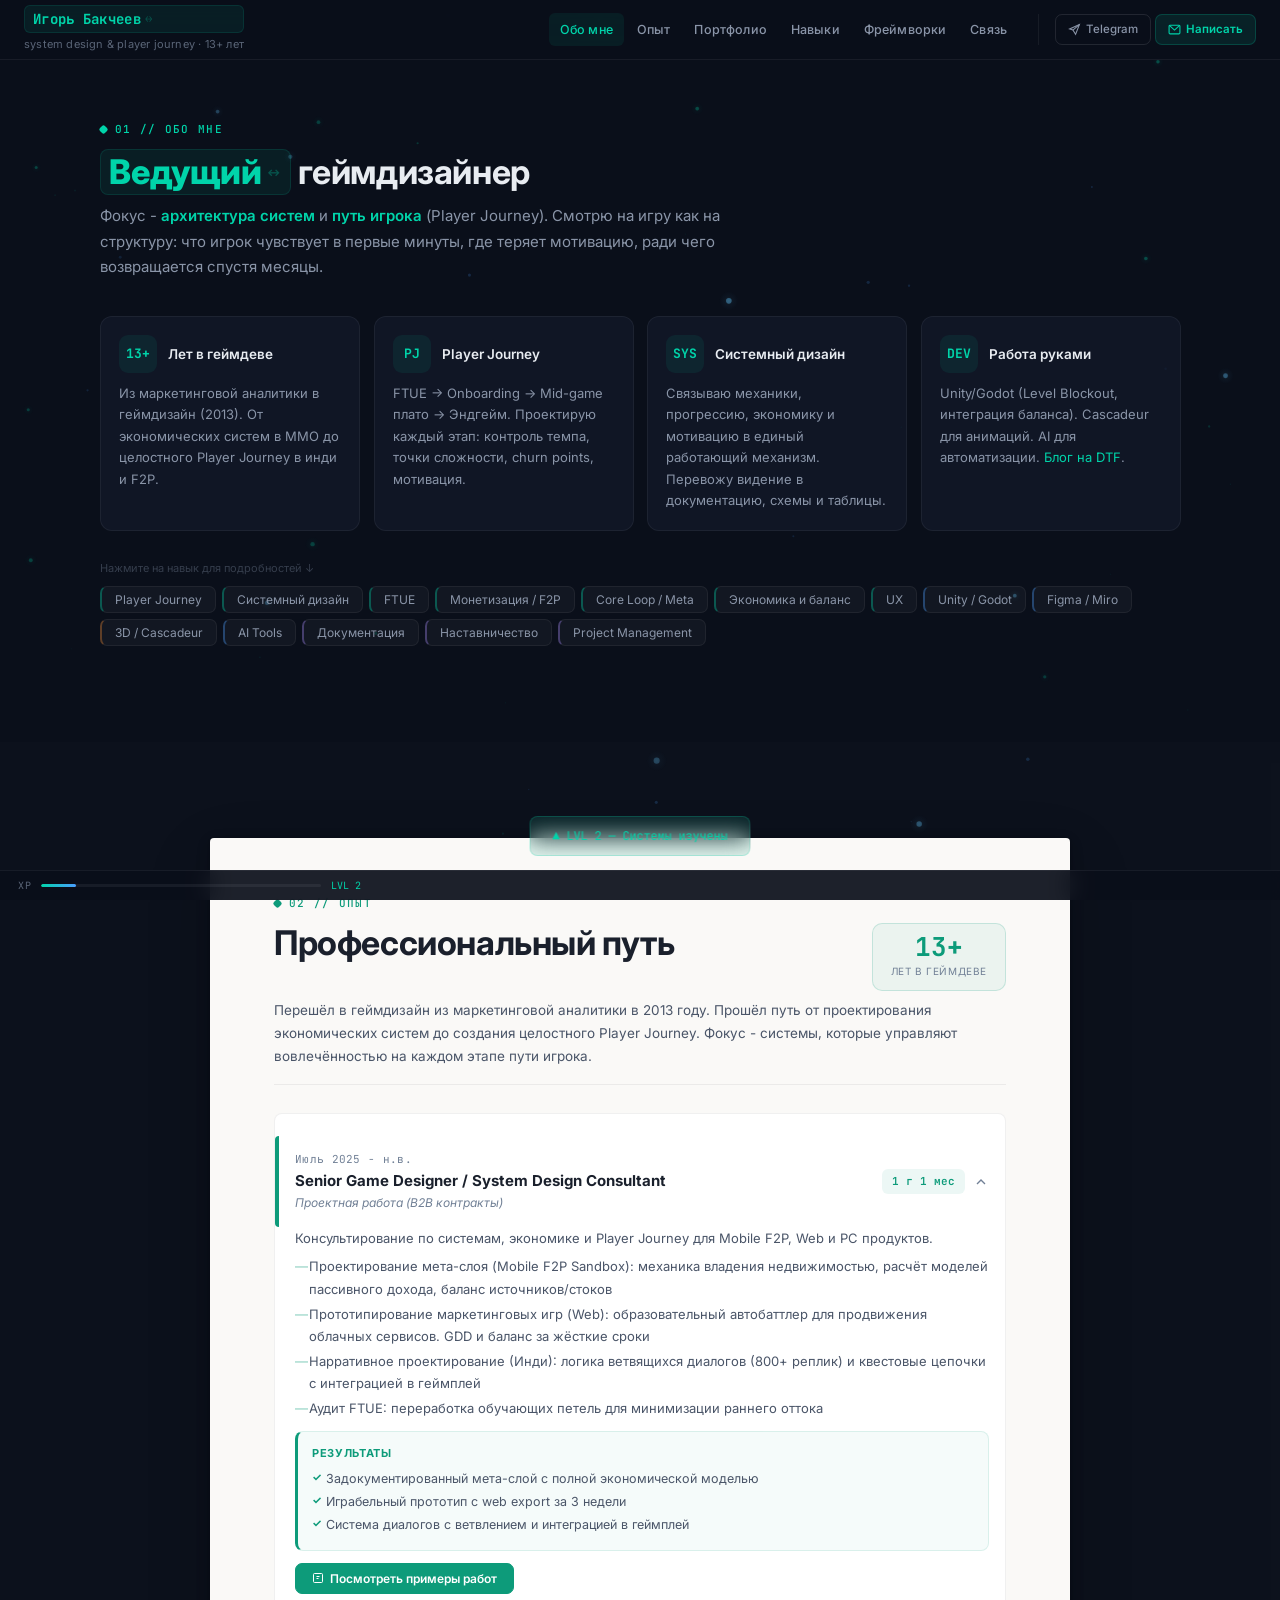
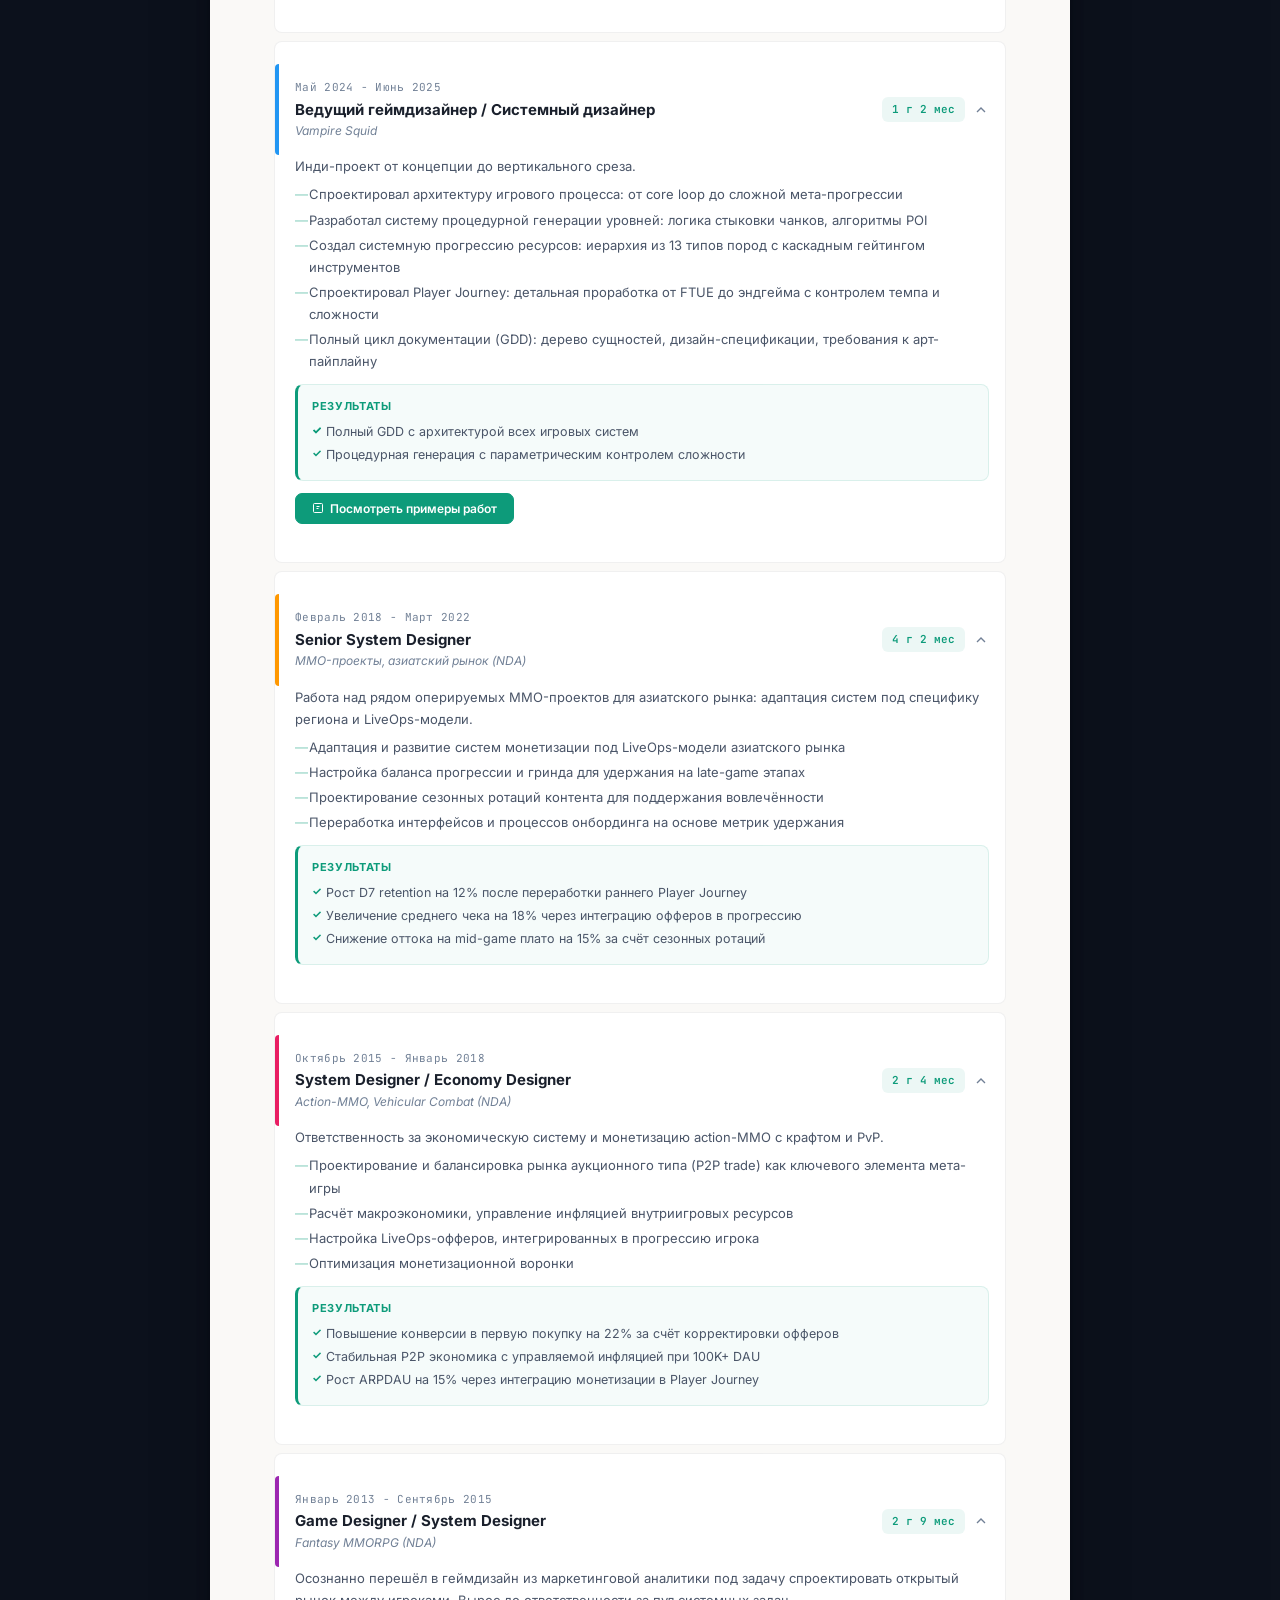
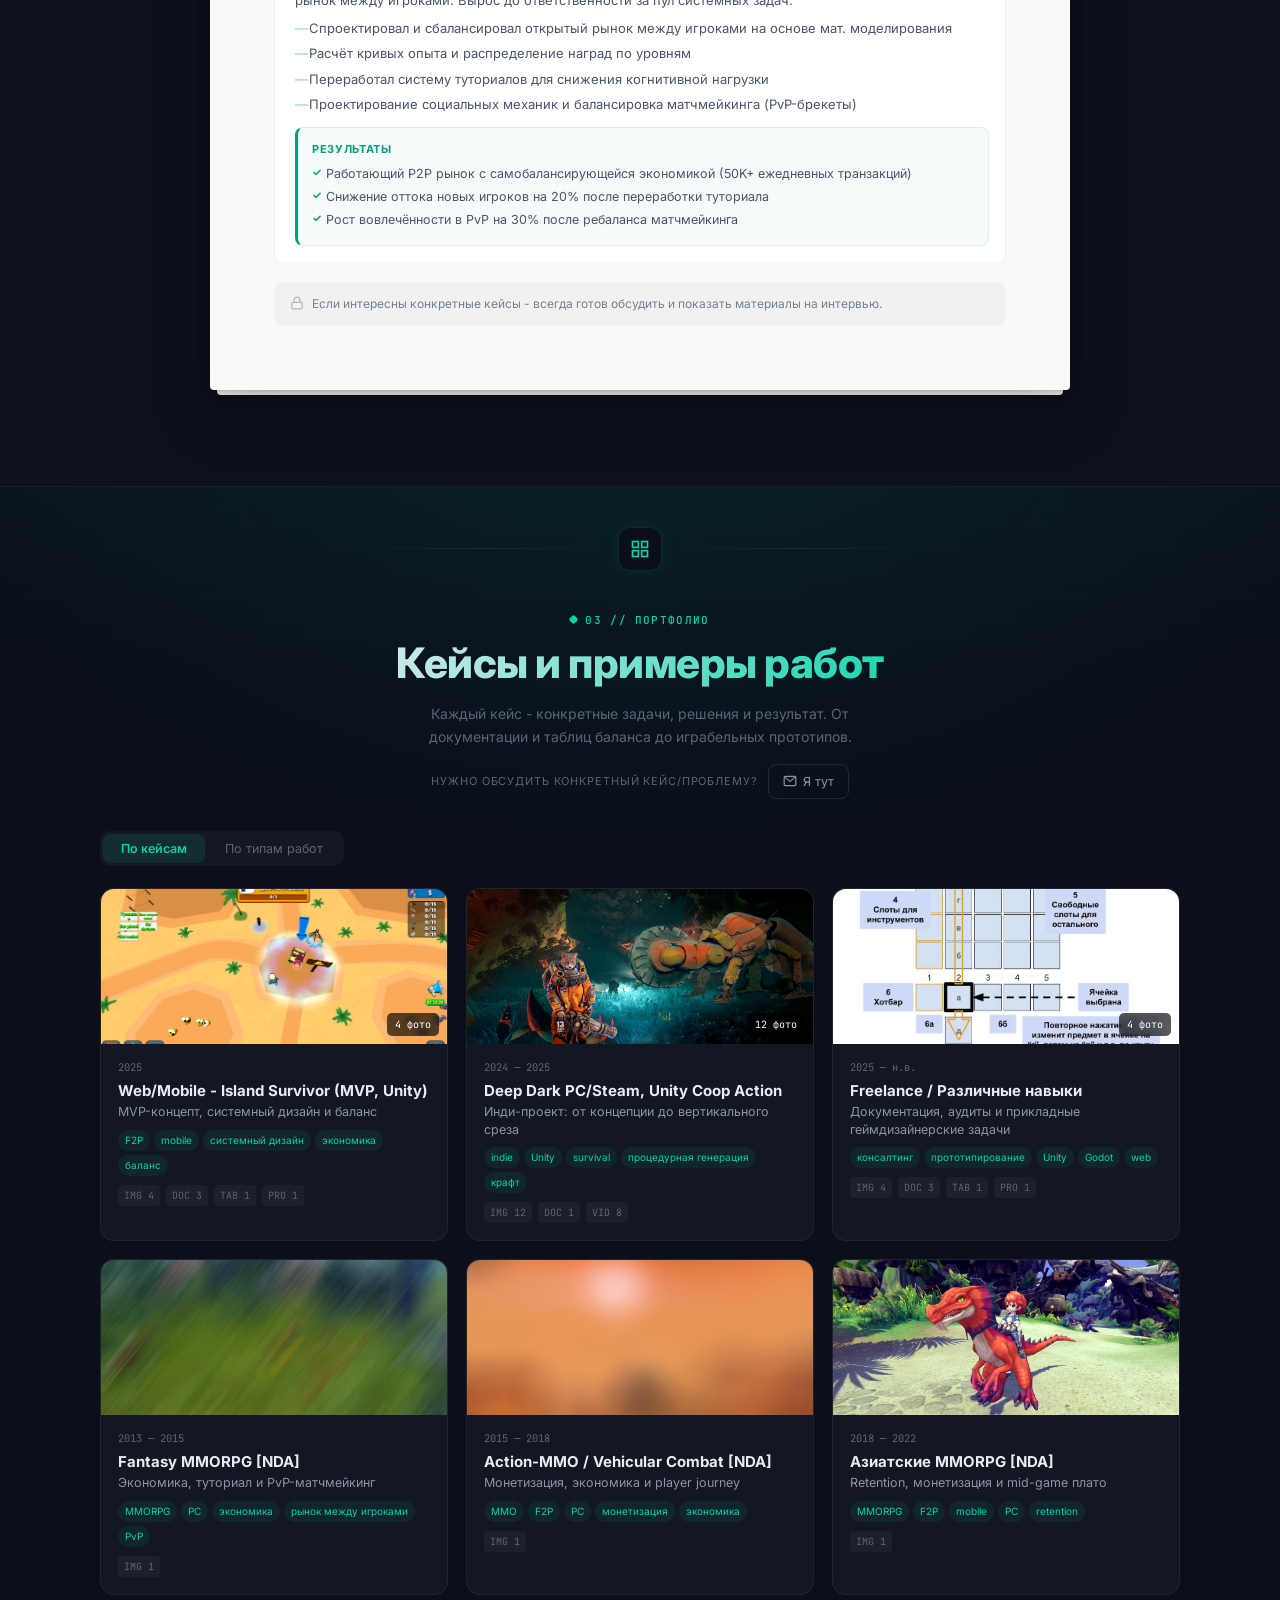
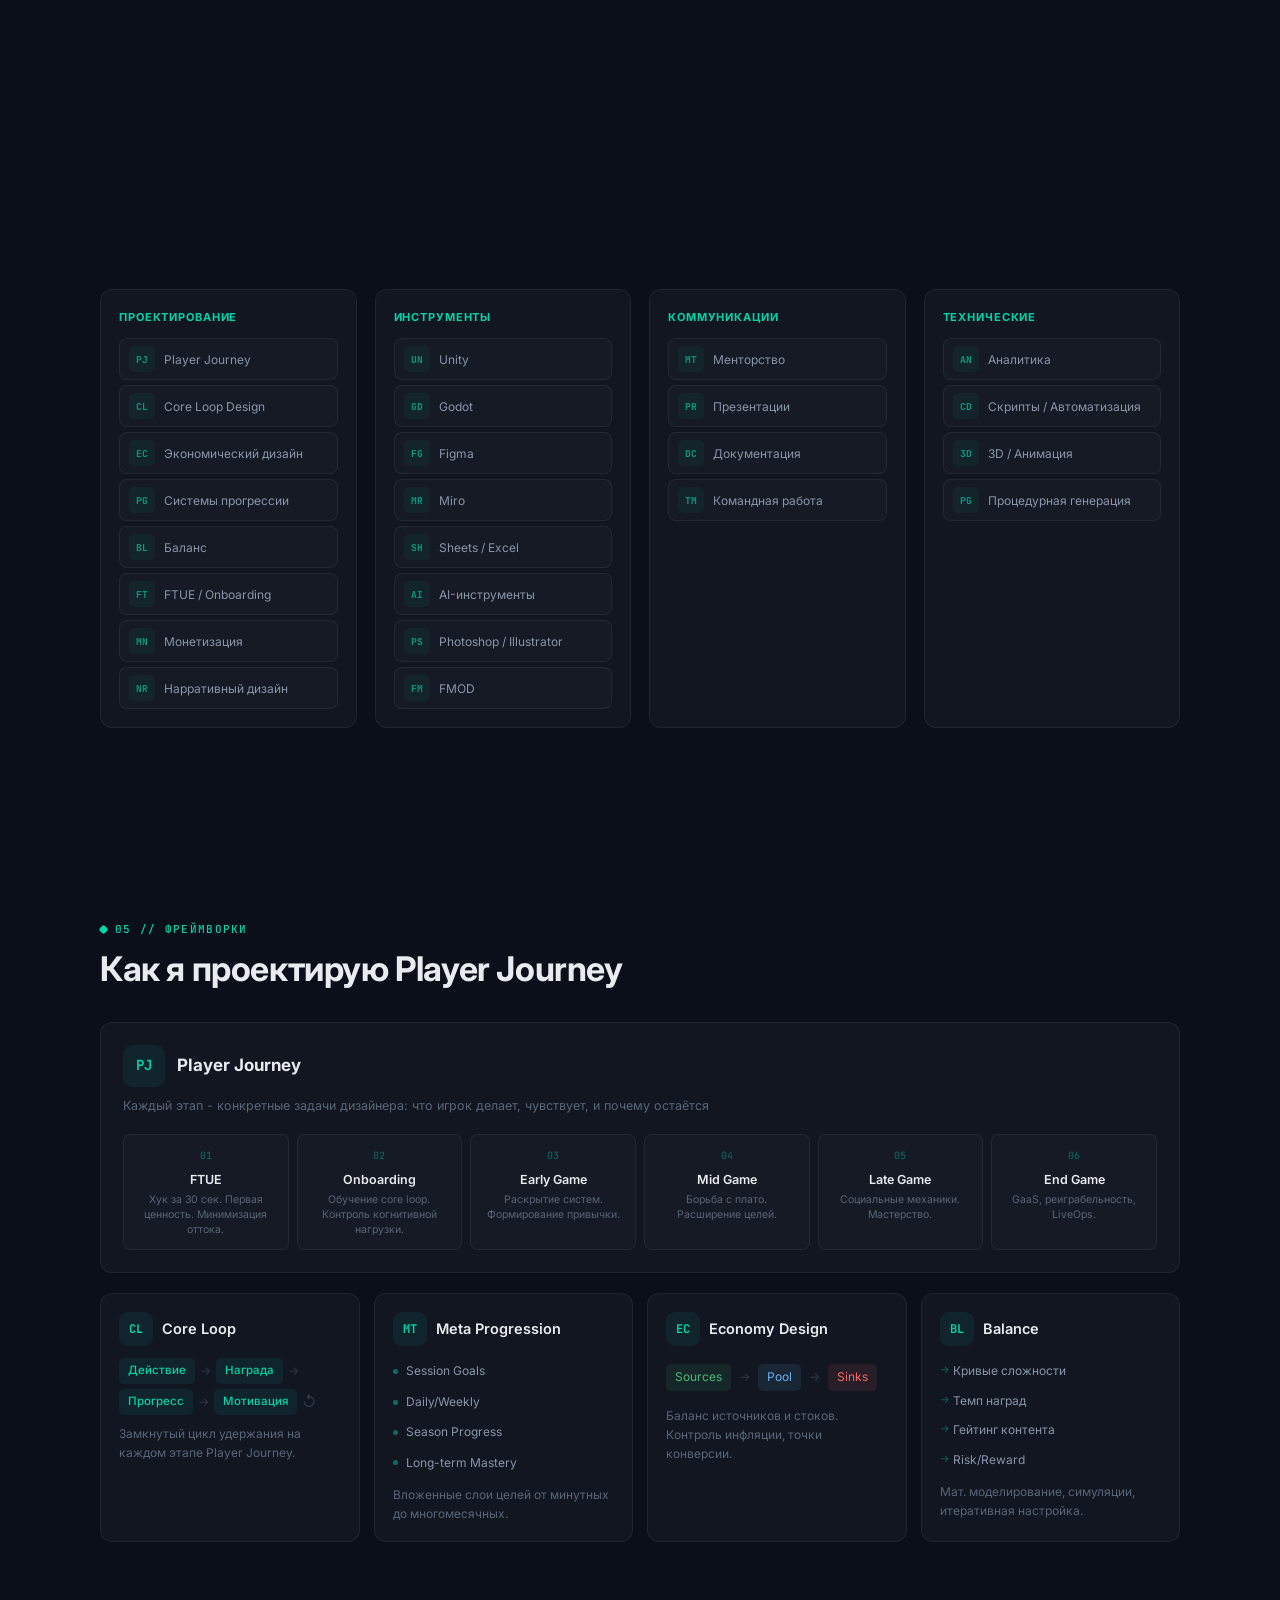
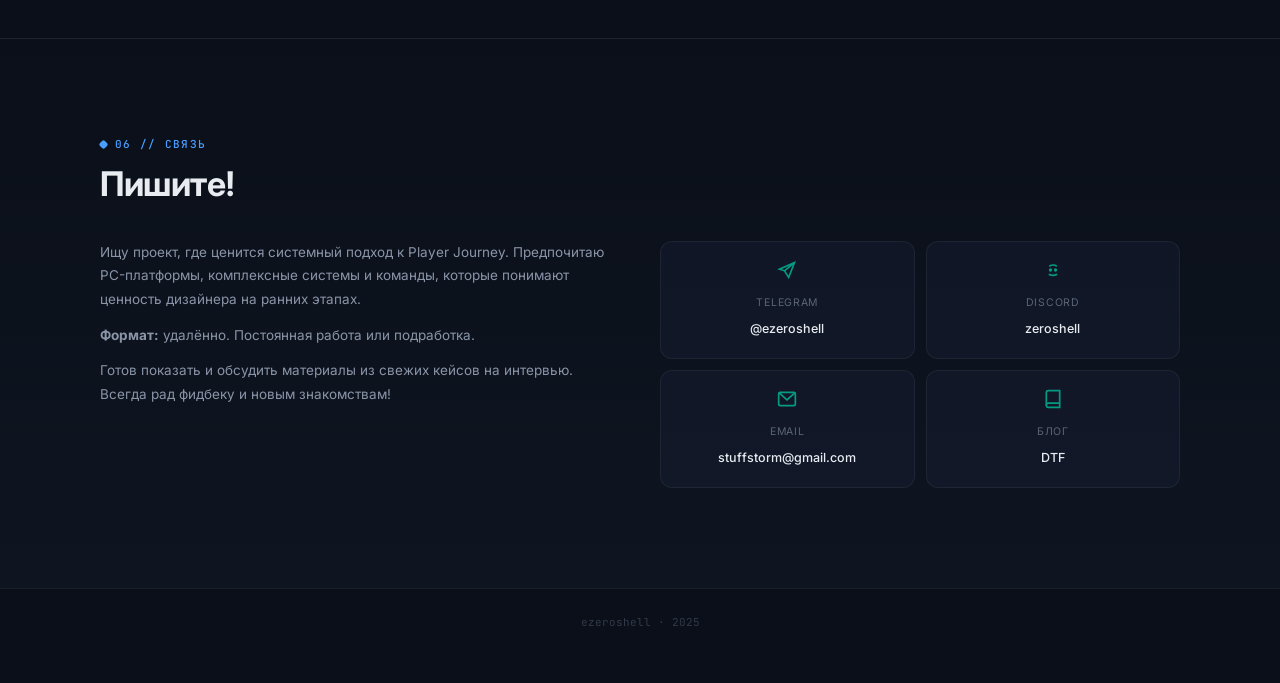
==== commit bac2331f: "update" ====
--- a/index.html
+++ b/index.html
@@ -417,10 +417,10 @@
             </p>
           </div>
           <div class="portfolio-resume-links">
-            <span class="portfolio-resume-label">Резюме:</span>
+            <span class="portfolio-resume-label">Нужно обсудить конкретный кейс/проблему?</span>
             <a href="#contact" class="portfolio-resume-link">
               <svg viewBox="0 0 24 24" fill="none" stroke="currentColor" stroke-width="2" width="14" height="14"><rect x="2" y="4" width="20" height="16" rx="2"/><path d="M22 4L12 13 2 4"/></svg>
-              Вопросы?
+              Я тут
             </a>
           </div>
         </div>
@@ -556,7 +556,7 @@
           </div>
           <div class="contact-links-grid">
             <a href="https://t.me/ezeroshell" class="contact-card" target="_blank" rel="noopener"><div class="contact-card-icon"><svg viewBox="0 0 24 24" fill="none" stroke="currentColor" stroke-width="2" width="20" height="20"><path d="M21 3L9 13"/><path d="M21 3L14 21L9 13L3 11L21 3Z"/></svg></div><div class="contact-card-label">Telegram</div><div class="contact-card-value">@ezeroshell</div></a>
-            <a href="zeroshell" class="contact-card"><div class="contact-card-icon"><svg viewBox="0 0 24 24" fill="none" stroke="currentColor" stroke-width="2" width="20" height="20"><circle cx="9" cy="12" r="1"/><circle cx="15" cy="12" r="1"/><path d="M7.5 7.5c3.5-2 6.5-2 9 0"/><path d="M7 17c2 1 4.5 1.5 5 1.5s3-0.5 5-1.5"/></svg></div><div class="contact-card-label">Discord</div><div class="contact-card-value">ezeroshell</div></a>
+            <a href="zeroshell" class="contact-card"><div class="contact-card-icon"><svg viewBox="0 0 24 24" fill="none" stroke="currentColor" stroke-width="2" width="20" height="20"><circle cx="9" cy="12" r="1"/><circle cx="15" cy="12" r="1"/><path d="M7.5 7.5c3.5-2 6.5-2 9 0"/><path d="M7 17c2 1 4.5 1.5 5 1.5s3-0.5 5-1.5"/></svg></div><div class="contact-card-label">Discord</div><div class="contact-card-value">zeroshell</div></a>
             <a href="mailto:stuffstorm@gmail.com" class="contact-card"><div class="contact-card-icon"><svg viewBox="0 0 24 24" fill="none" stroke="currentColor" stroke-width="2" width="20" height="20"><rect x="2" y="4" width="20" height="16" rx="2"/><path d="M22 4L12 13L2 4"/></svg></div><div class="contact-card-label">Email</div><div class="contact-card-value">stuffstorm@gmail.com</div></a>
             <a href="https://dtf.ru/id1169883" class="contact-card" target="_blank" rel="noopener"><div class="contact-card-icon"><svg viewBox="0 0 24 24" fill="none" stroke="currentColor" stroke-width="2" width="20" height="20"><path d="M4 19.5A2.5 2.5 0 016.5 17H20"/><path d="M6.5 2H20v20H6.5A2.5 2.5 0 014 19.5v-15A2.5 2.5 0 016.5 2z"/></svg></div><div class="contact-card-label">Блог</div><div class="contact-card-value">DTF</div></a>
           </div>
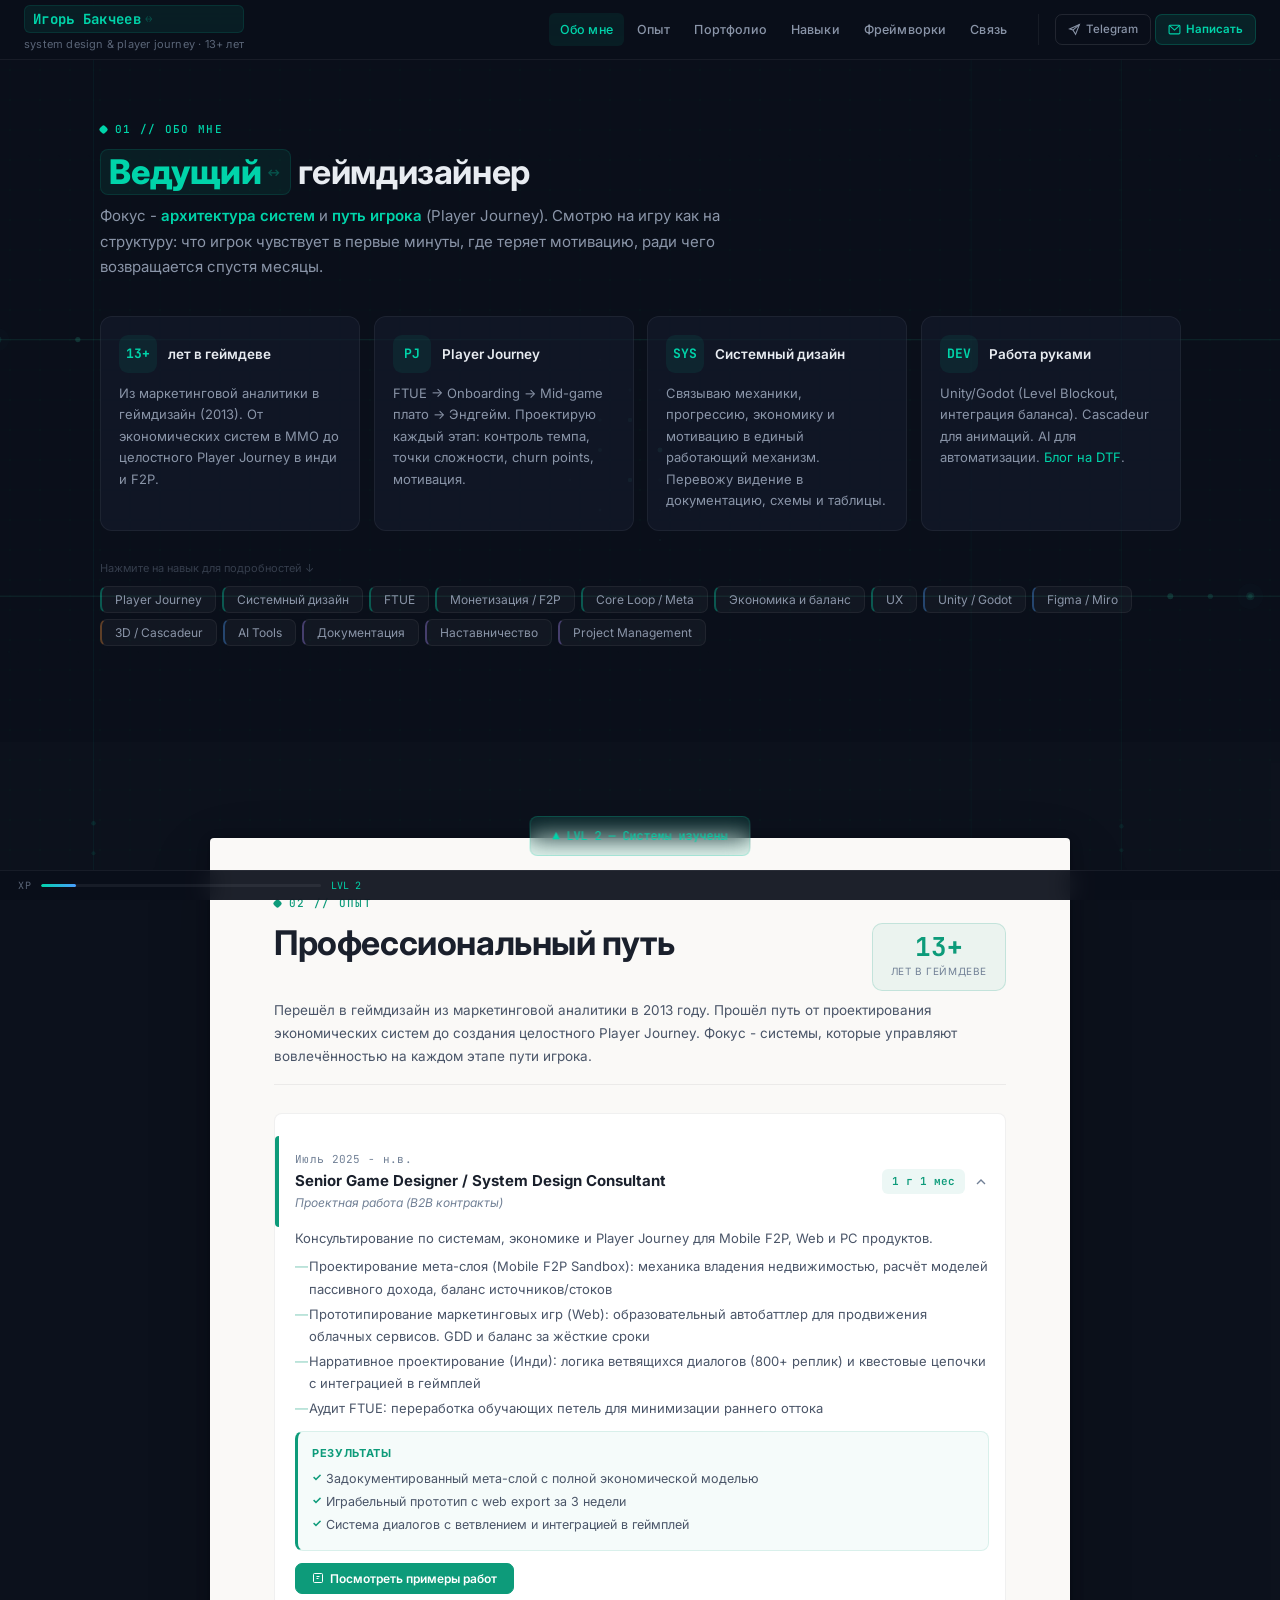
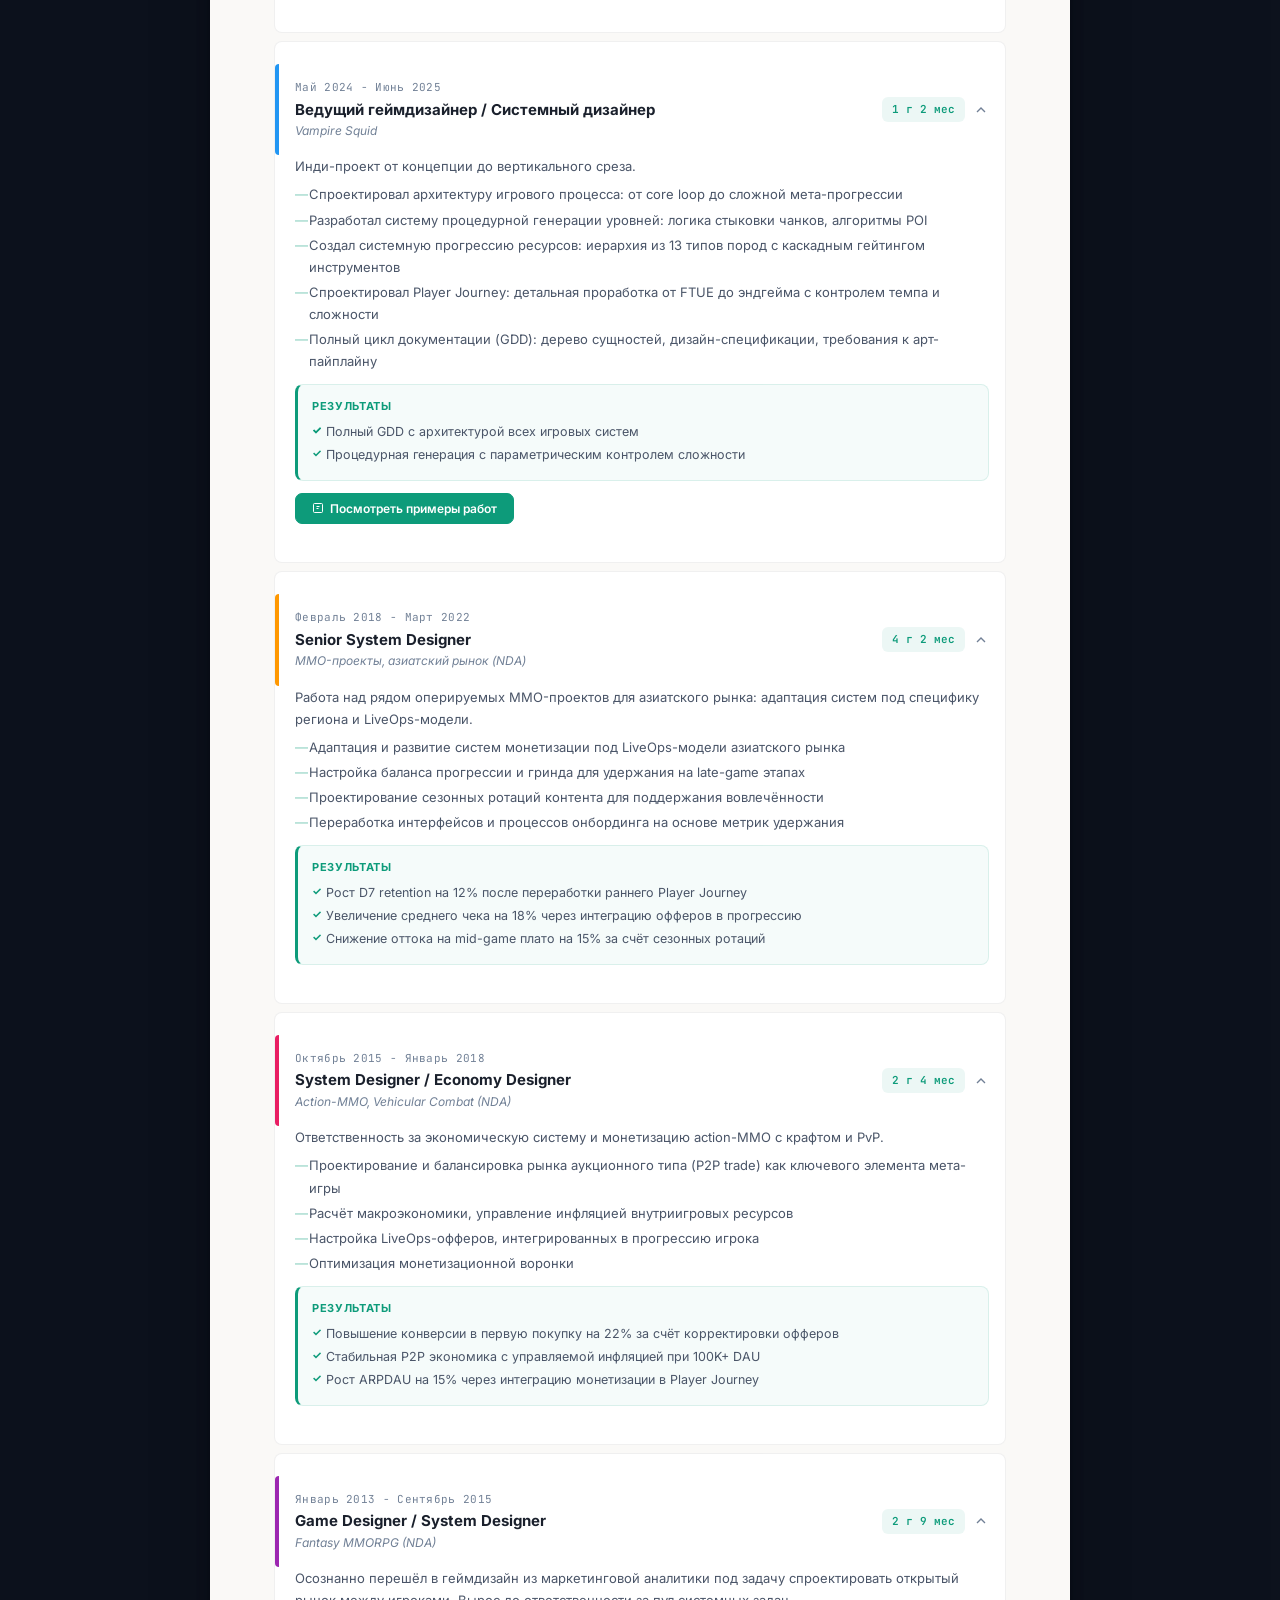
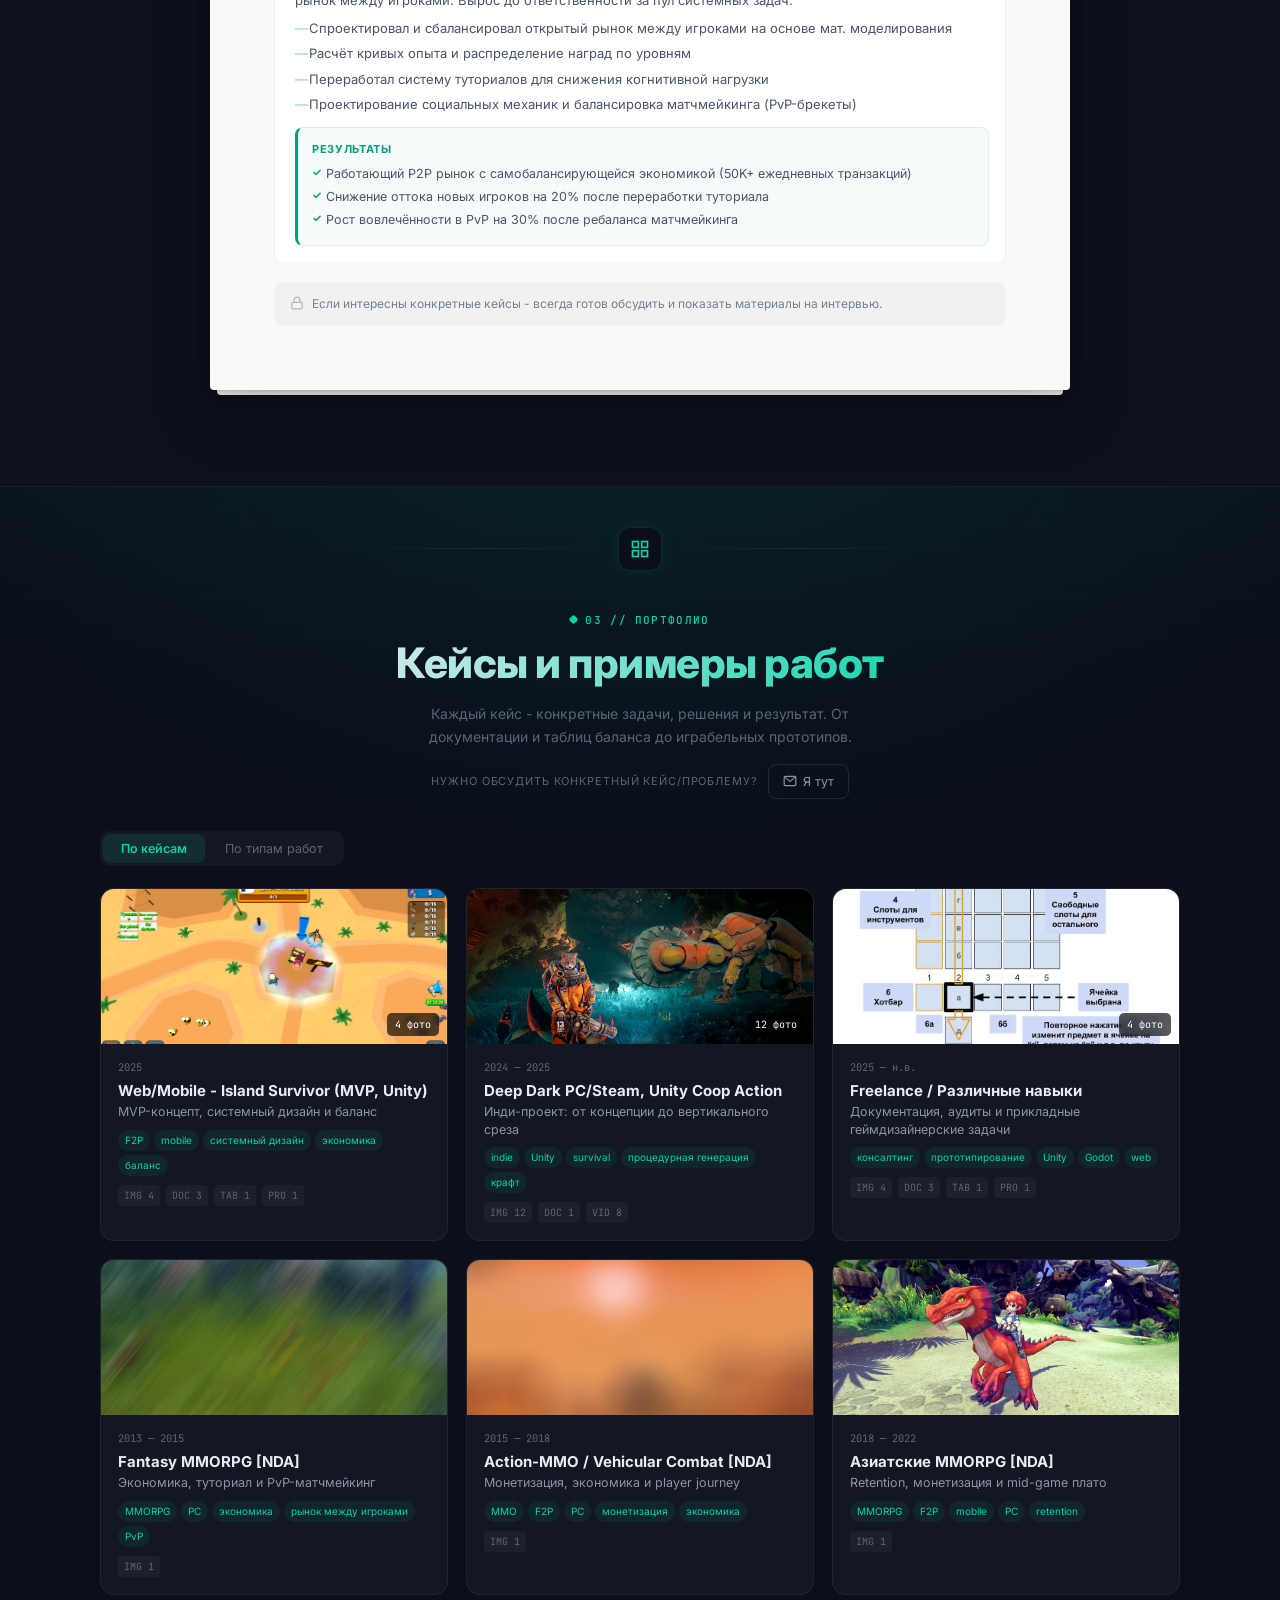
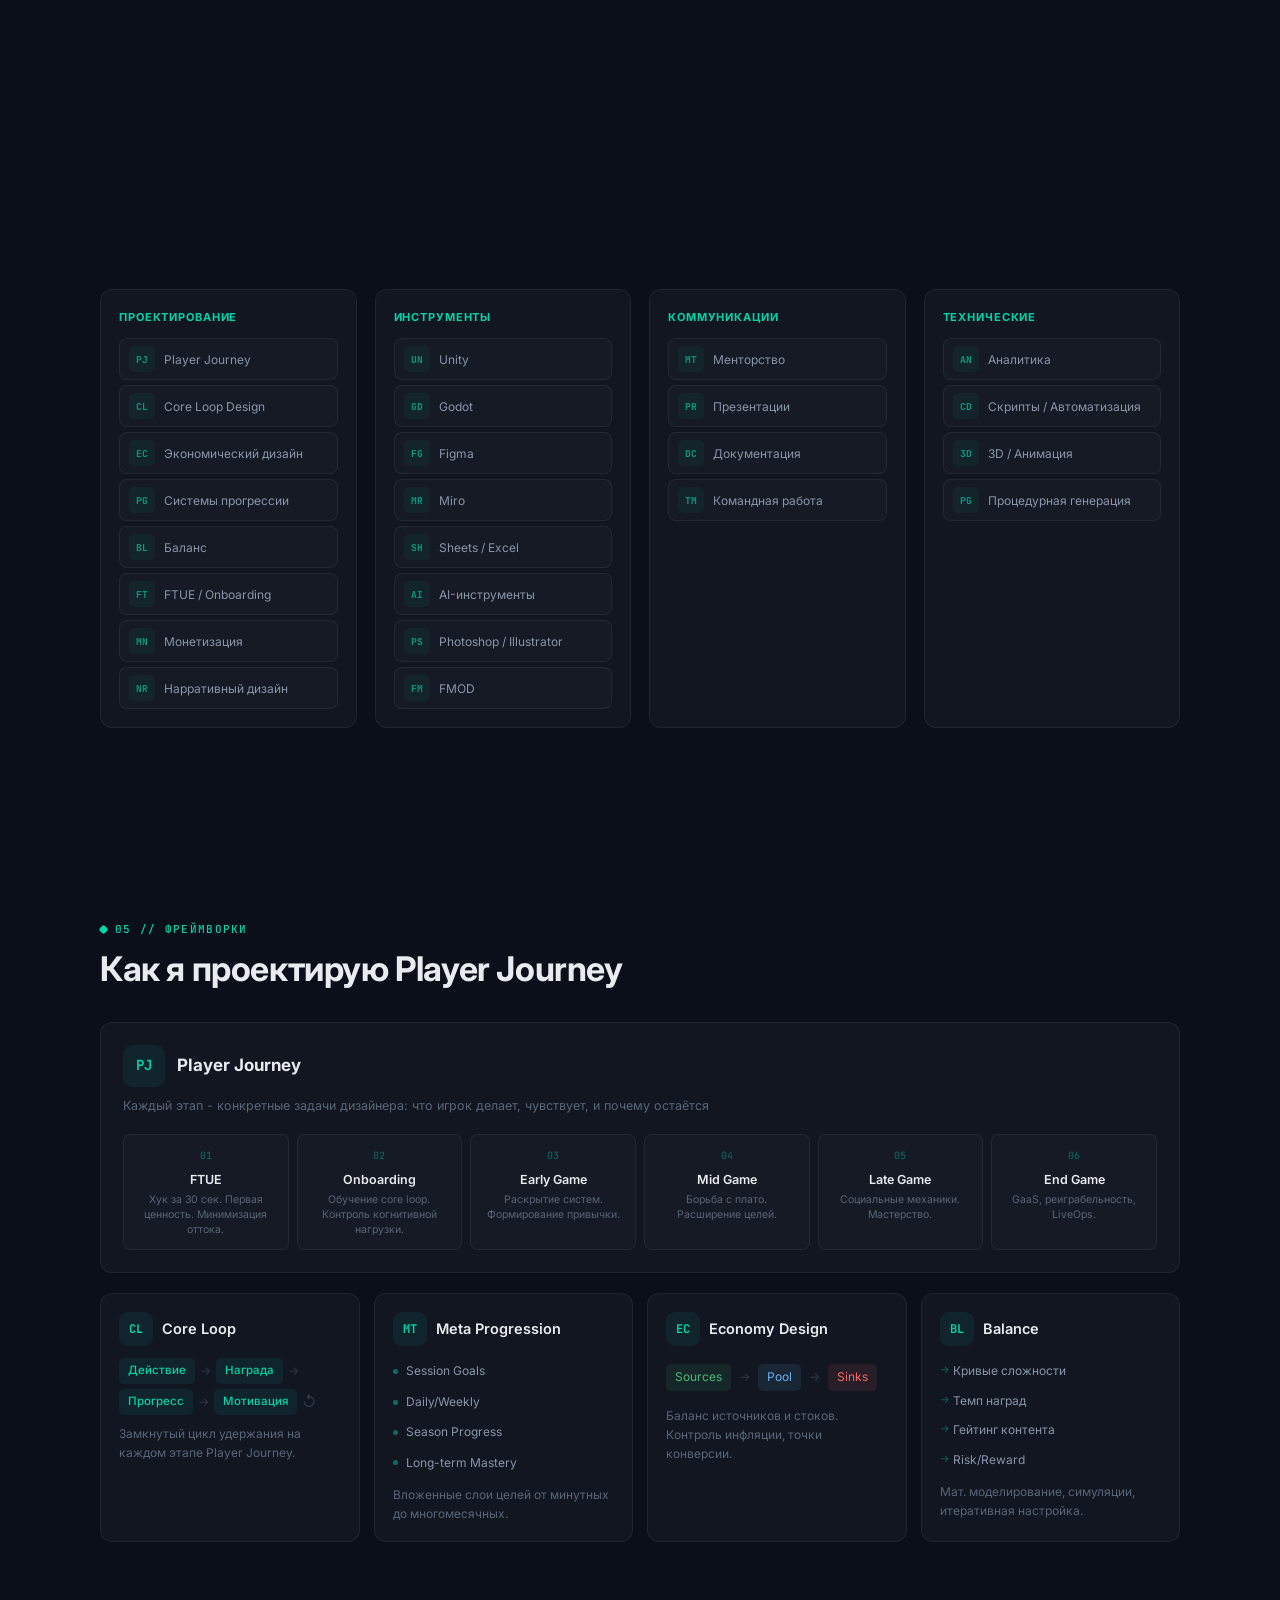
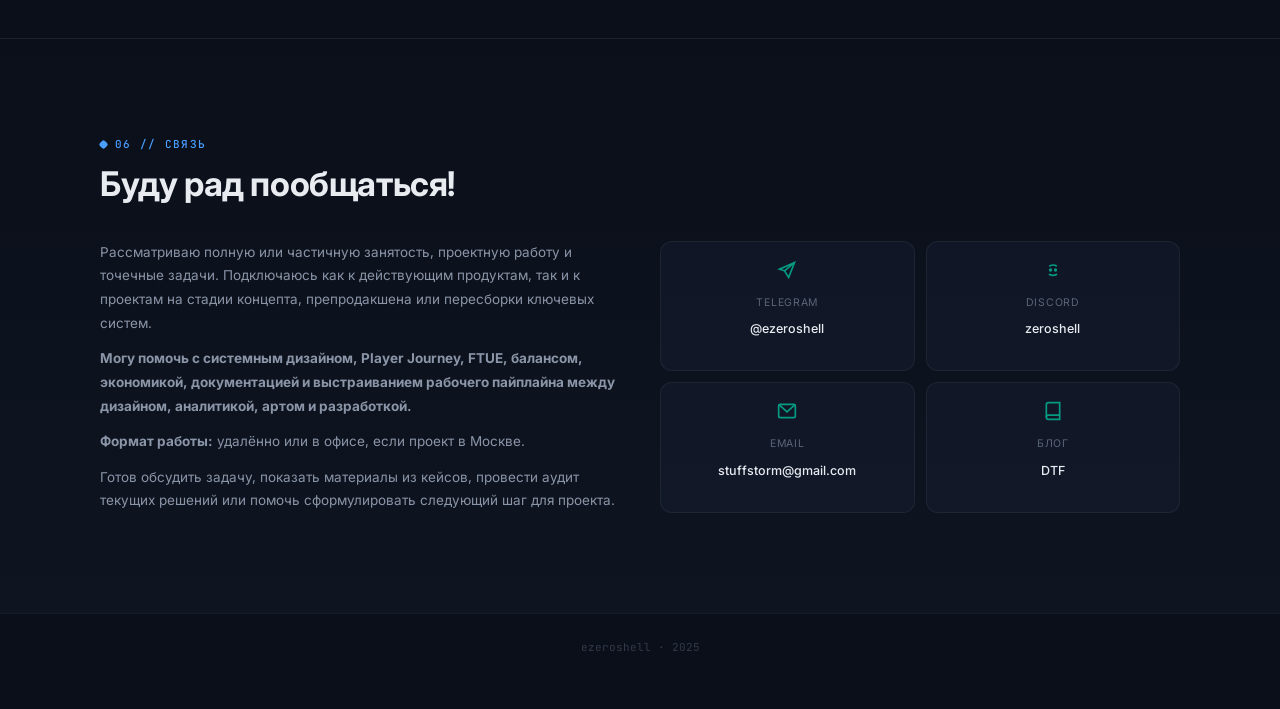
==== commit 7e0b0f55: "update" ====
--- a/index.html
+++ b/index.html
@@ -120,7 +120,7 @@
           <article class="about-card">
             <div class="about-card-header">
               <div class="about-card-icon">13+</div>
-              <h3 class="about-card-title">Лет в геймдеве</h3>
+              <h3 class="about-card-title">лет в геймдеве</h3>
             </div>
             <p>Из маркетинговой аналитики в геймдизайн (2013). От экономических систем в MMO до целостного Player Journey в инди и F2P.</p>
           </article>
@@ -546,13 +546,14 @@
       <div class="section-inner">
         <div class="reveal">
           <div class="section-label section-label--blue"><span aria-hidden="true">06 //</span> Связь</div>
-          <h2 class="section-title">Пишите!</h2>
+          <h2 class="section-title">Буду рад пообщаться!</h2>
         </div>
         <div class="contact-grid reveal">
           <div class="contact-info">
-            <p>Ищу проект, где ценится системный подход к Player Journey. Предпочитаю PC-платформы, комплексные системы и команды, которые понимают ценность дизайнера на ранних этапах.</p>
-            <p><strong>Формат:</strong> удалённо. Постоянная работа или подработка.</p>
-            <p>Готов показать и обсудить материалы из свежих кейсов на интервью. Всегда рад фидбеку и новым знакомствам!</p>
+            <p>Рассматриваю полную или частичную занятость, проектную работу и точечные задачи. Подключаюсь как к действующим продуктам, так и к проектам на стадии концепта, препродакшена или пересборки ключевых систем.</p>
+            <p><strong>Могу помочь с системным дизайном, Player Journey, FTUE, балансом, экономикой, документацией и выстраиванием рабочего пайплайна между дизайном, аналитикой, артом и разработкой.</strong></p>
+            <p><strong>Формат работы:</strong> удалённо или в офисе, если проект в Москве.</p>
+            <p>Готов обсудить задачу, показать материалы из кейсов, провести аудит текущих решений или помочь сформулировать следующий шаг для проекта.</p>
           </div>
           <div class="contact-links-grid">
             <a href="https://t.me/ezeroshell" class="contact-card" target="_blank" rel="noopener"><div class="contact-card-icon"><svg viewBox="0 0 24 24" fill="none" stroke="currentColor" stroke-width="2" width="20" height="20"><path d="M21 3L9 13"/><path d="M21 3L14 21L9 13L3 11L21 3Z"/></svg></div><div class="contact-card-label">Telegram</div><div class="contact-card-value">@ezeroshell</div></a>
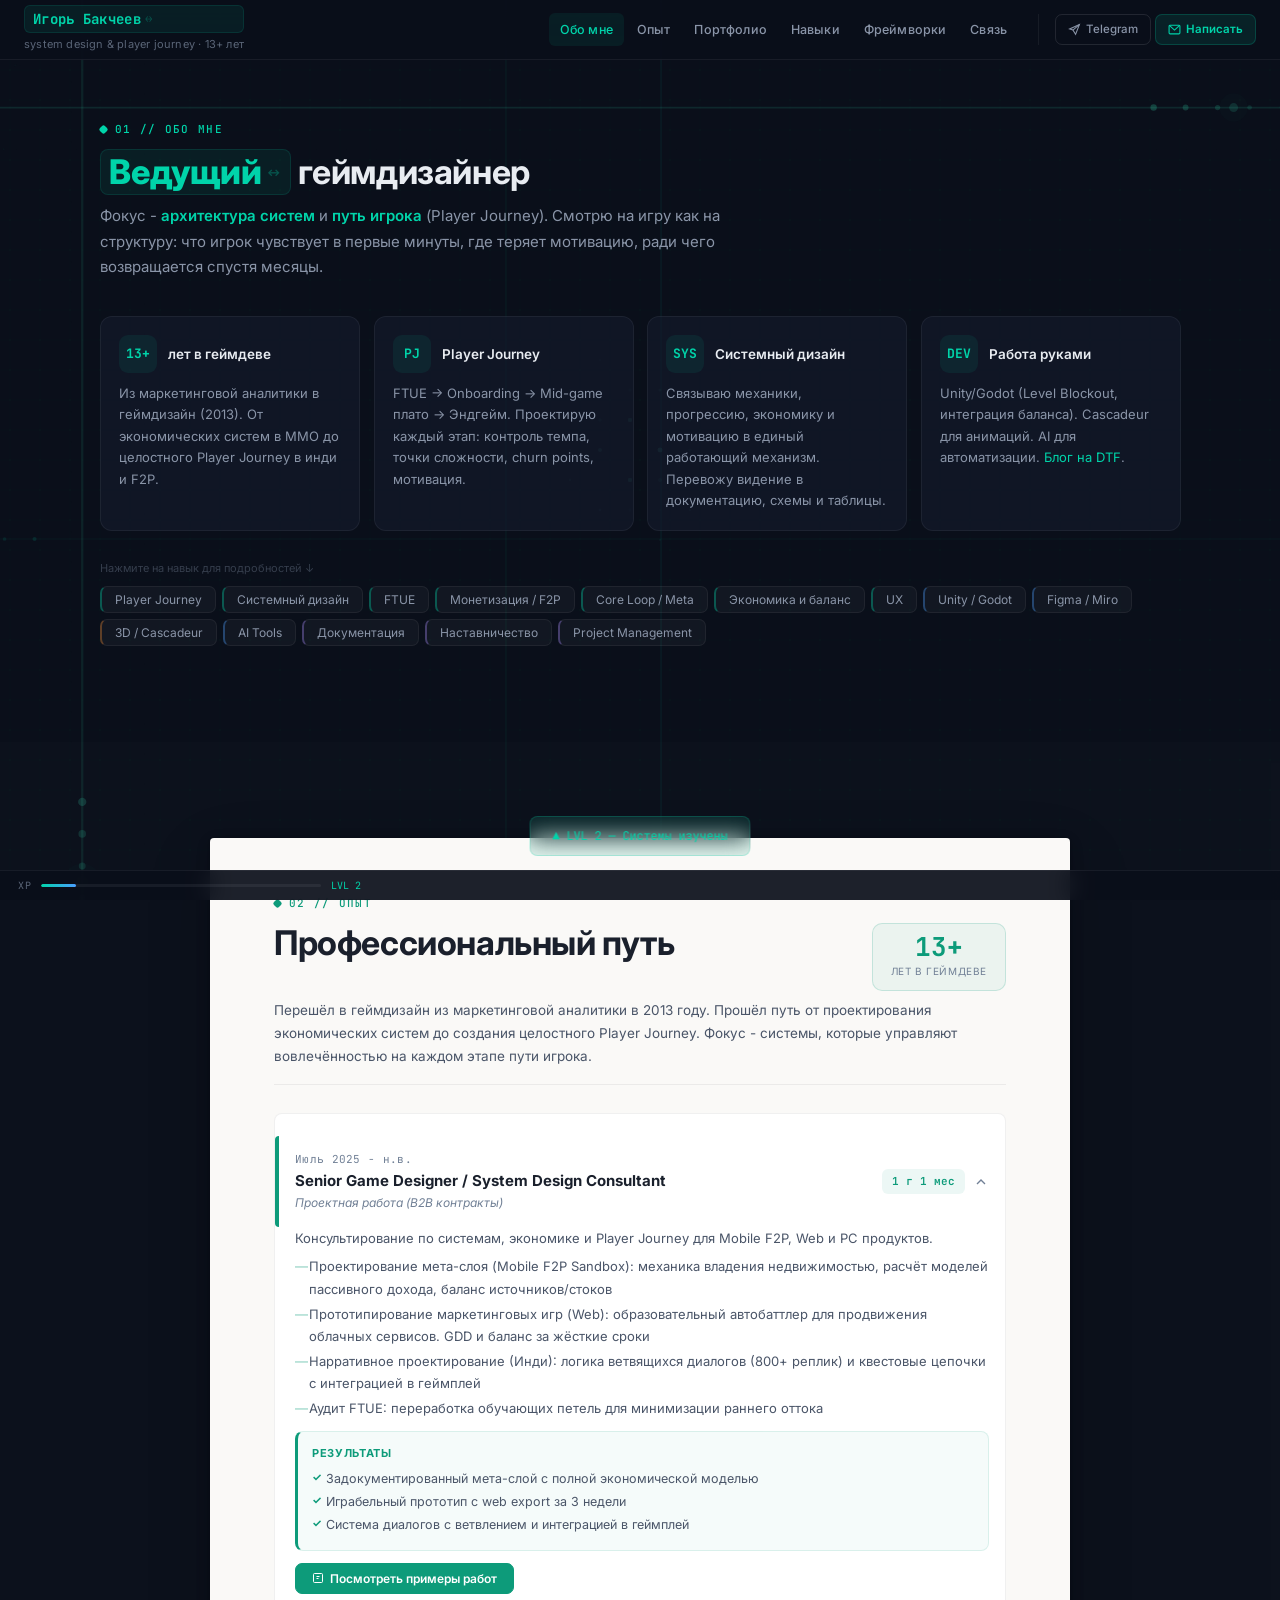
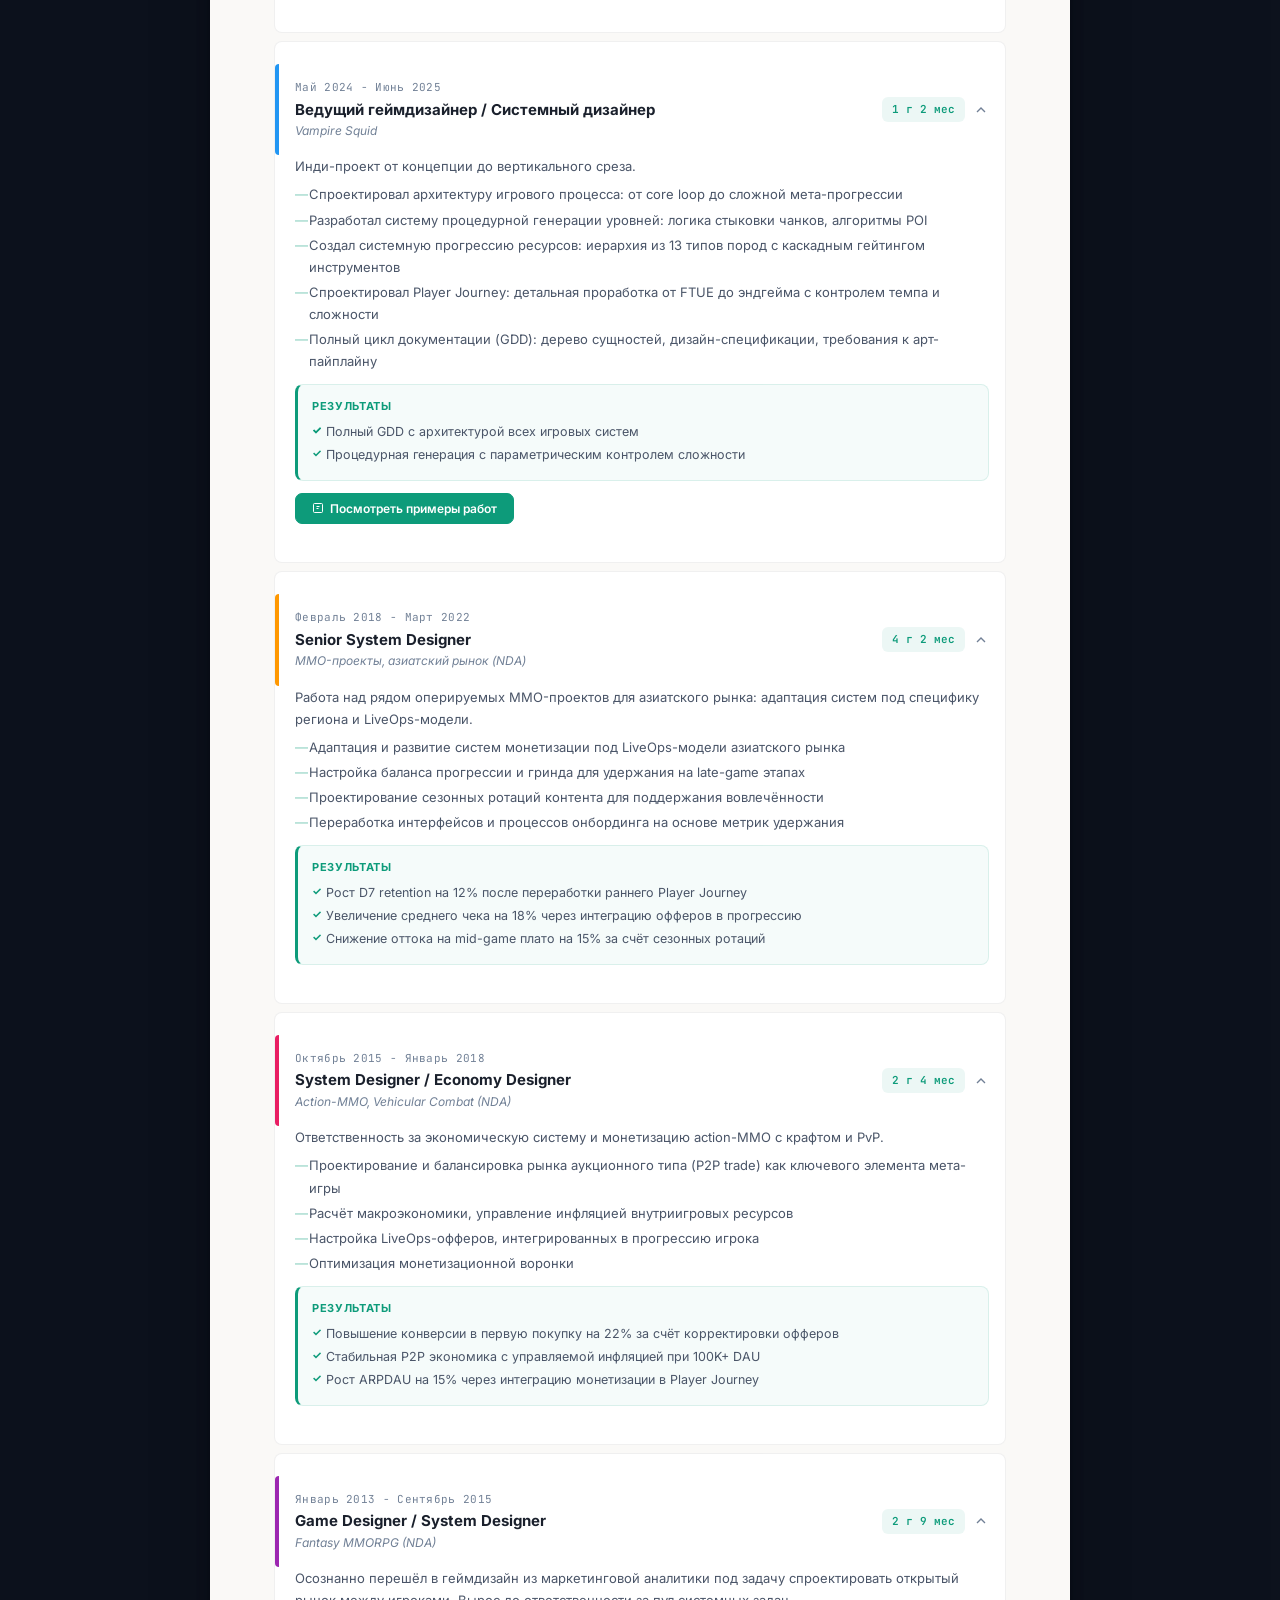
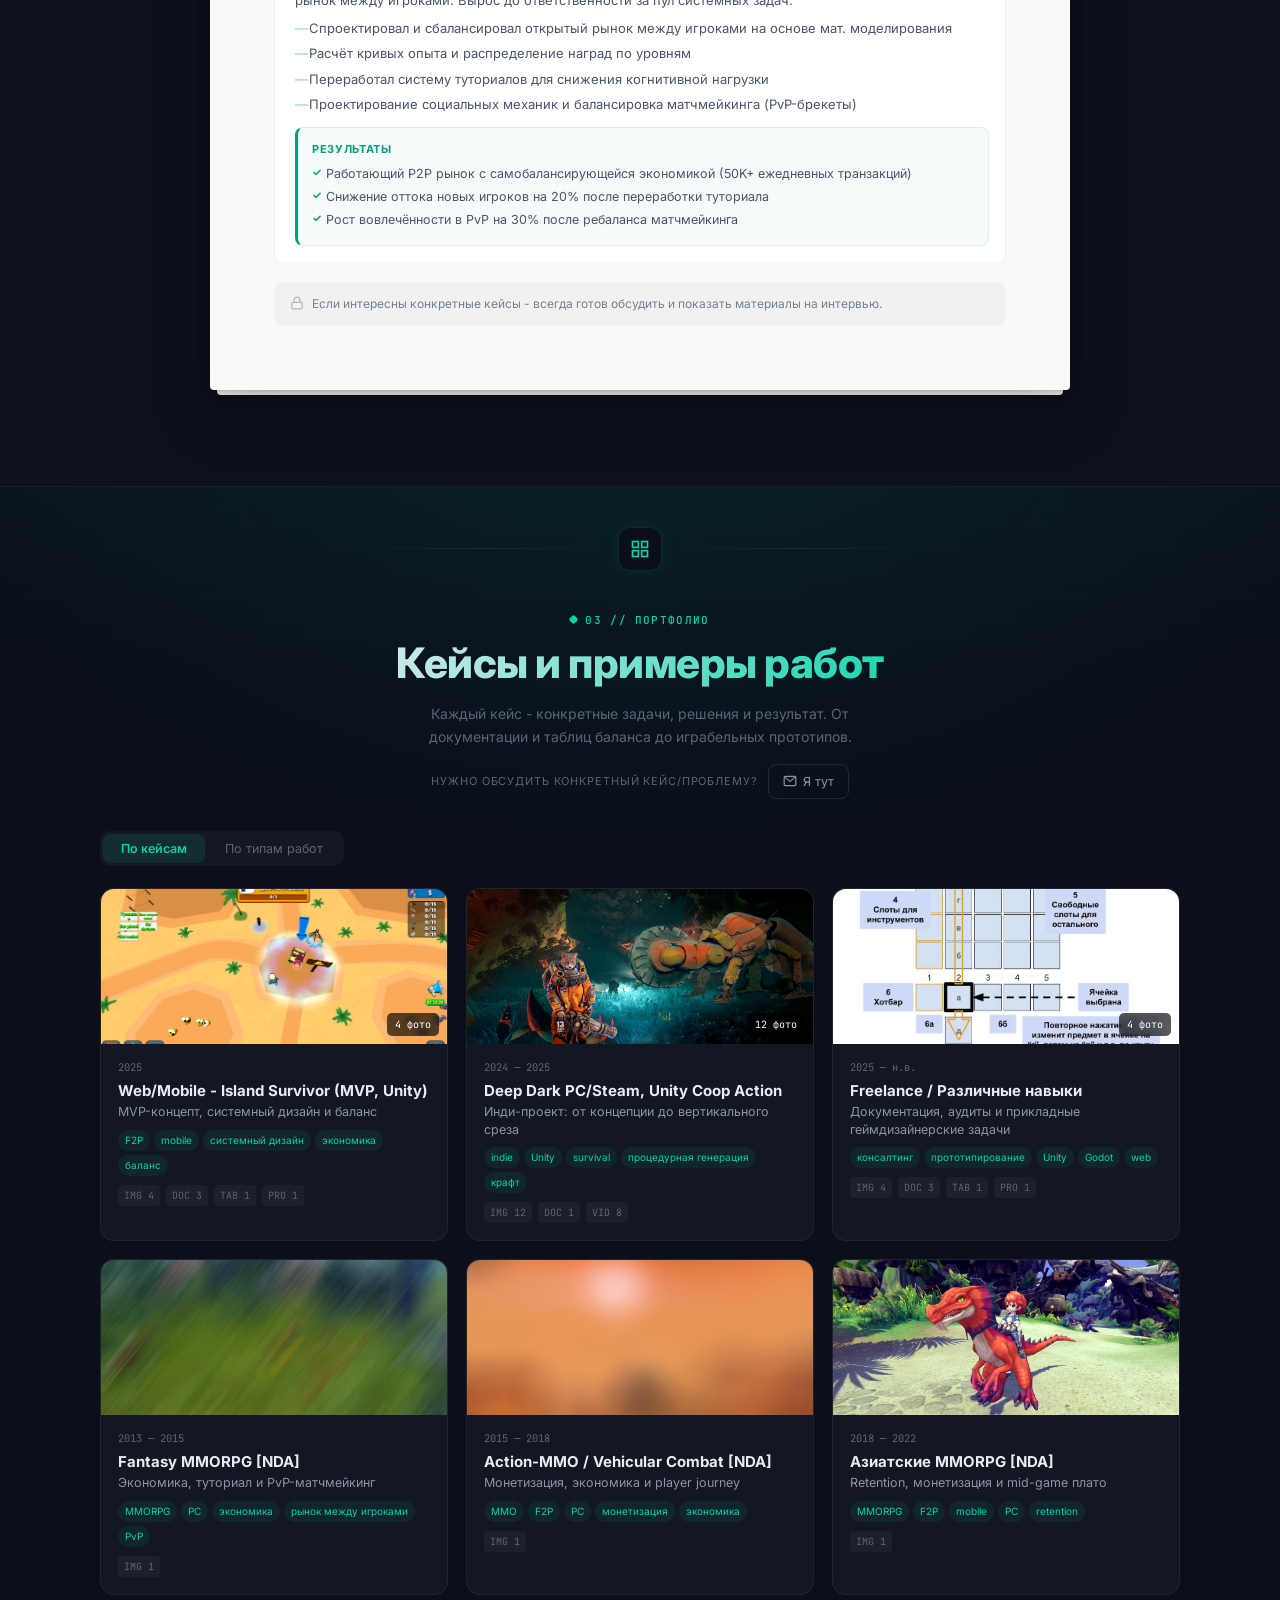
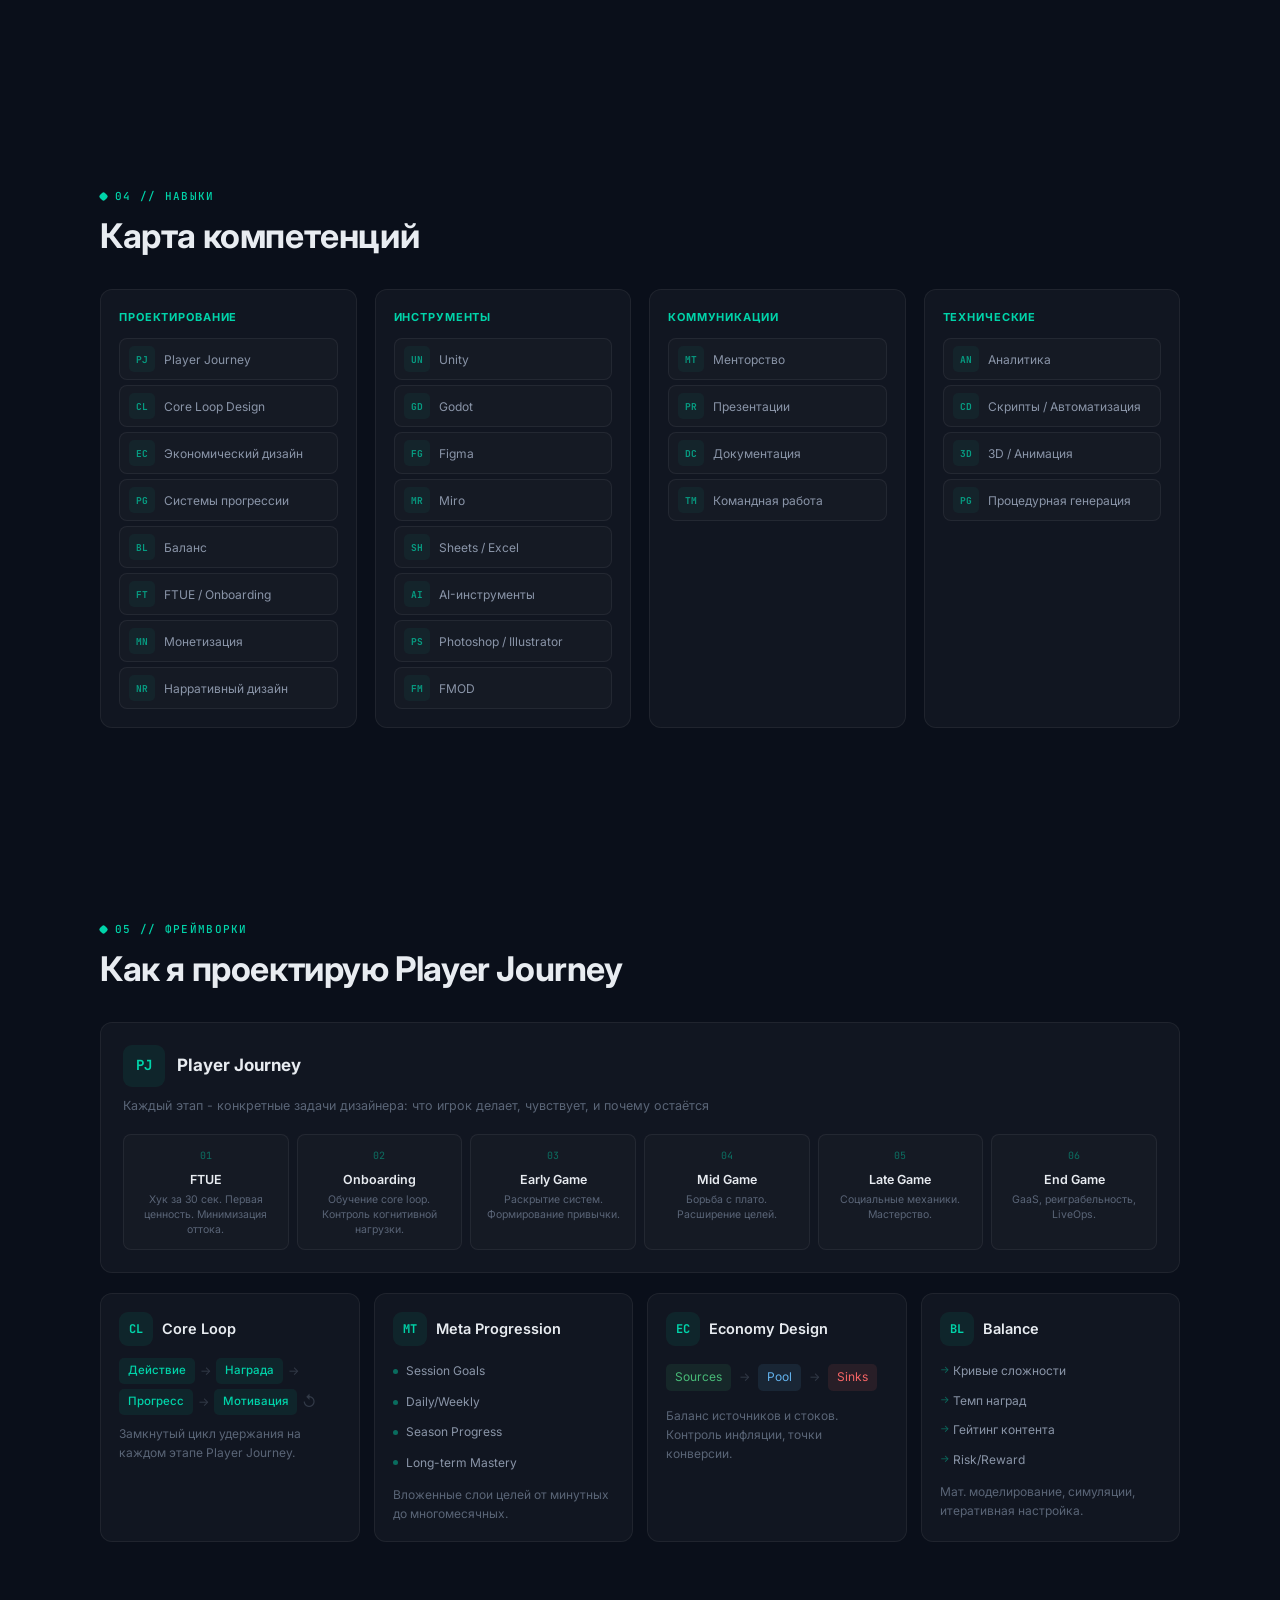
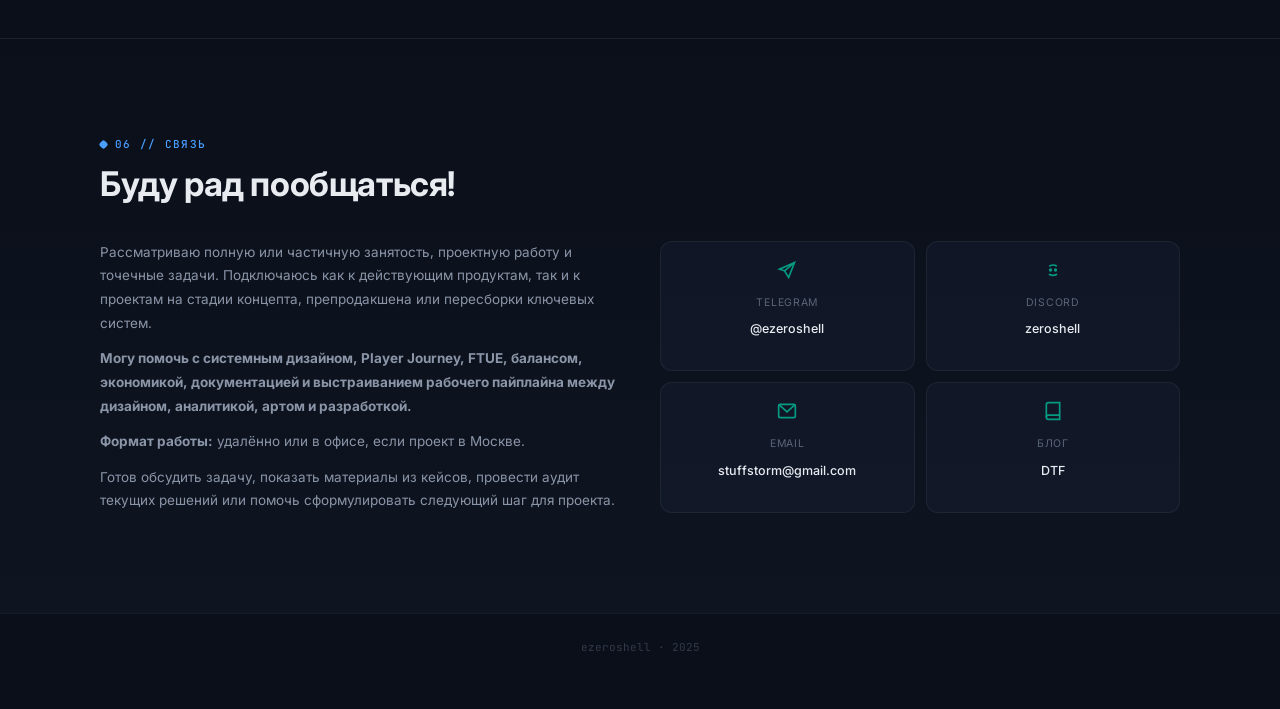
==== commit 08d7295c: "upd" ====
--- a/index.html
+++ b/index.html
@@ -47,7 +47,7 @@
 
   <canvas id="particle-canvas" aria-hidden="true"></canvas>
 
-  <!-- ══════ HEADER ══════ -->
+  
   <header class="header" id="header" role="banner">
     <div class="header-inner">
       <div class="header-brand">
@@ -81,7 +81,7 @@
     </div>
   </header>
 
-  <!-- ══════ MOBILE MENU ══════ -->
+  
   <nav class="mobile-menu" id="mobile-menu" hidden>
     <a href="#about" class="mobile-nav-link">Обо мне</a>
     <a href="#experience" class="mobile-nav-link">Опыт</a>
@@ -101,7 +101,7 @@
   </nav>
 
   <main>
-    <!-- ══════ ABOUT ══════ -->
+    
     <section class="section section--about" id="about">
       <div class="section-inner">
         <div class="reveal">
@@ -168,7 +168,7 @@
       </div>
     </section>
 
-    <!-- ══════ EXPERIENCE ══════ -->
+    
     <section class="section section--experience" id="experience">
       <div class="section-inner">
         <div class="paper paper-stack reveal">
@@ -185,7 +185,7 @@
 
           <div class="exp-timeline" id="exp-timeline">
 
-            <!-- ── Entry 1: Консалтинг ── -->
+            
             <article class="exp-entry" data-exp-id="exp-1">
               <button class="exp-entry-toggle" type="button" aria-expanded="true">
                 <div class="exp-entry-head">
@@ -228,7 +228,7 @@
               </div>
             </article>
 
-            <!-- ── Entry 2: Vampire Squid ── -->
+            
             <article class="exp-entry" data-exp-id="exp-2">
               <button class="exp-entry-toggle" type="button" aria-expanded="true">
                 <div class="exp-entry-head">
@@ -272,7 +272,7 @@
               </div>
             </article>
 
-            <!-- ── Entry 3: Азиатские MMO ── -->
+            
             <article class="exp-entry" data-exp-id="exp-3">
               <button class="exp-entry-toggle" type="button" aria-expanded="true">
                 <div class="exp-entry-head">
@@ -309,7 +309,7 @@
               </div>
             </article>
 
-            <!-- ── Entry 4: Crossout (NDA) ── -->
+            
             <article class="exp-entry" data-exp-id="exp-4">
               <button class="exp-entry-toggle" type="button" aria-expanded="true">
                 <div class="exp-entry-head">
@@ -346,7 +346,7 @@
               </div>
             </article>
 
-            <!-- ── Entry 5: RoyalQuest (NDA) ── -->
+            
             <article class="exp-entry" data-exp-id="exp-5">
               <button class="exp-entry-toggle" type="button" aria-expanded="true">
                 <div class="exp-entry-head">
@@ -397,7 +397,7 @@
       Вернуться к опыту
     </button>
 
-    <!-- ══════ PORTFOLIO ══════ -->
+    
     <section class="section section--portfolio" id="portfolio">
       <div class="portfolio-divider" aria-hidden="true">
         <div class="portfolio-divider-line"></div>
@@ -437,7 +437,7 @@
       </div>
     </section>
 
-    <!-- Portfolio Modal -->
+    
     <div class="portfolio-modal-overlay" id="portfolio-modal" aria-modal="true" role="dialog" hidden>
       <div class="portfolio-modal">
         <div class="portfolio-modal-topbar">
@@ -458,7 +458,7 @@
       </div>
     </div>
 
-    <!-- Gallery -->
+    
     <div class="gallery-overlay" id="gallery" aria-modal="true" role="dialog" hidden>
       <div class="gallery-chrome">
         <button class="gallery-btn gallery-close-btn" id="gallery-close" type="button" aria-label="Закрыть"><svg viewBox="0 0 24 24" fill="none" stroke="currentColor" stroke-width="2" width="22" height="22"><path d="M18 6L6 18M6 6l12 12"/></svg></button>
@@ -470,7 +470,7 @@
       <div class="gallery-caption" id="gallery-caption"></div>
     </div>
 
-    <!-- ══════ SKILLS ══════ -->
+    
     <section class="section section--skills" id="skills">
       <div class="section-inner">
         <div class="reveal">
@@ -514,7 +514,7 @@
       </div>
     </section>
 
-    <!-- ══════ FRAMEWORKS ══════ -->
+    
     <section class="section section--frameworks" id="frameworks">
       <div class="section-inner">
         <div class="reveal">
@@ -541,7 +541,7 @@
       </div>
     </section>
 
-    <!-- ══════ CONTACT ══════ -->
+    
     <section class="section section--contact" id="contact">
       <div class="section-inner">
         <div class="reveal">
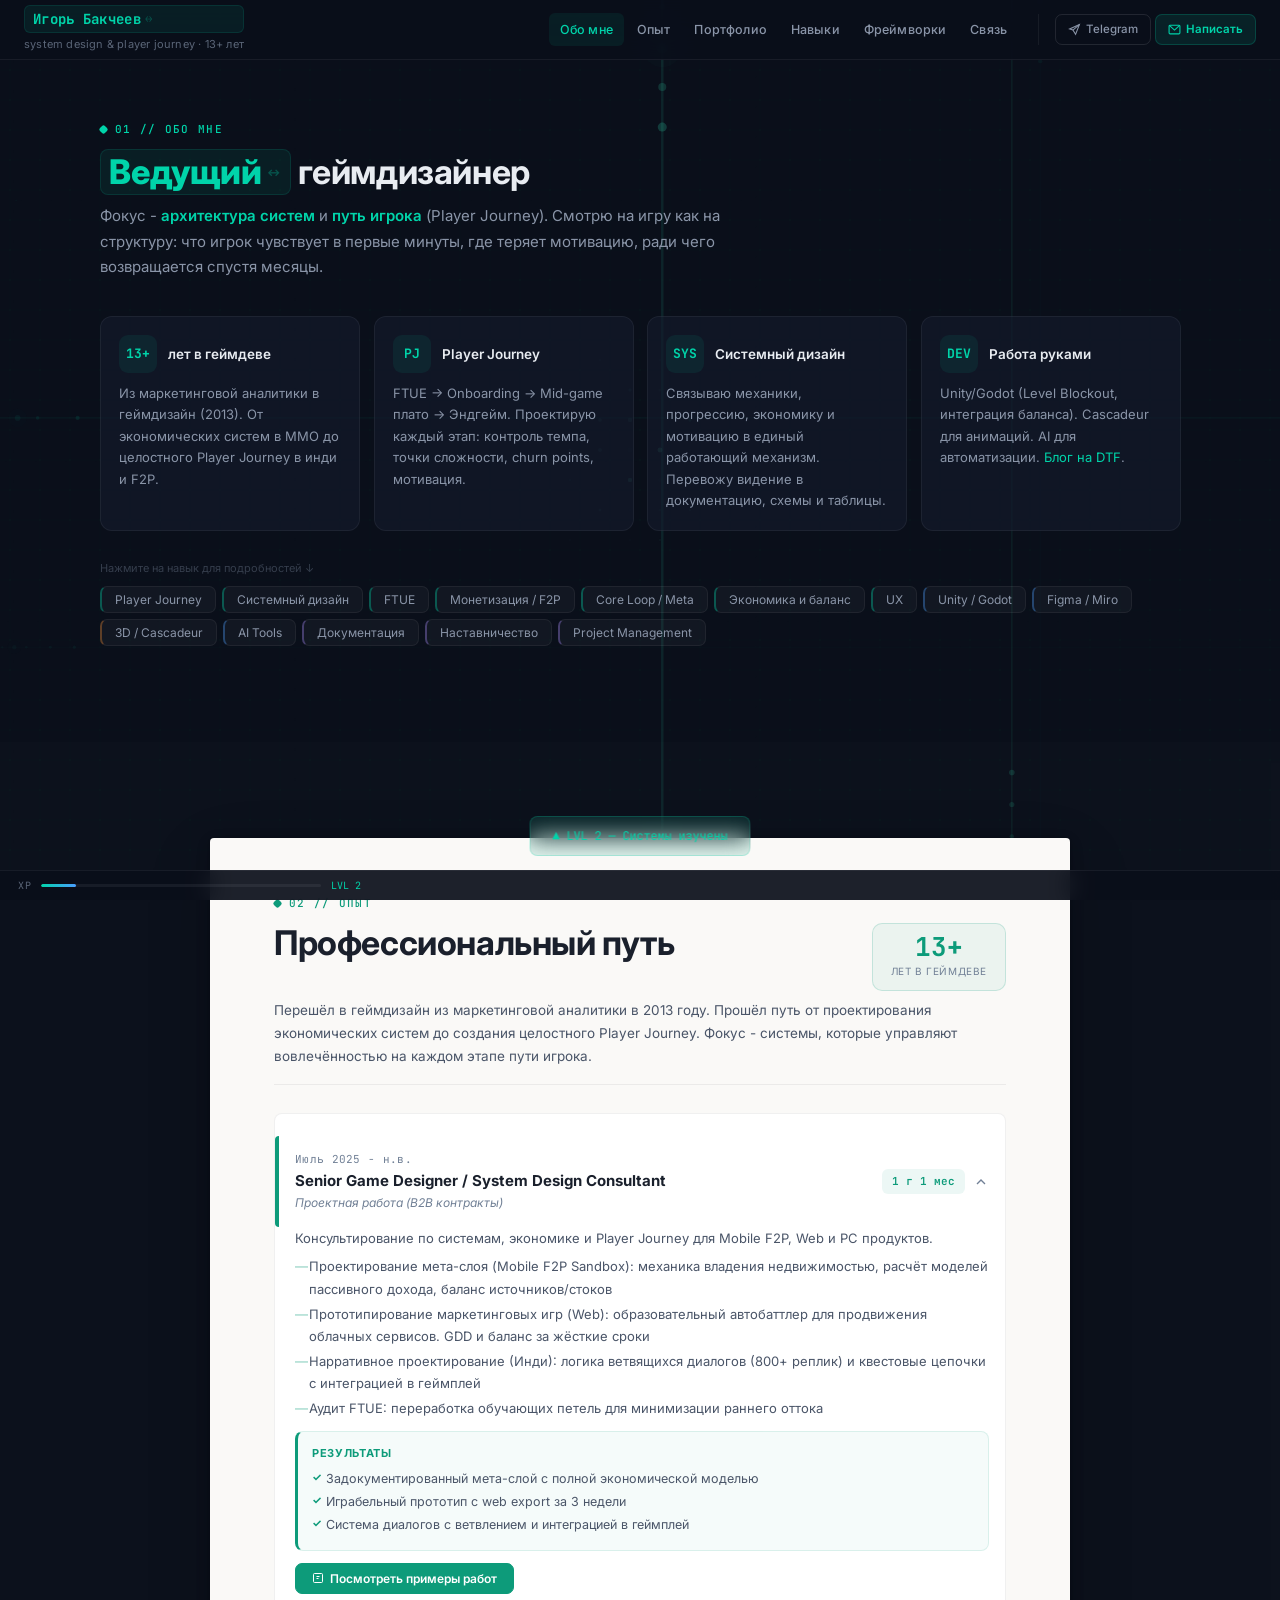
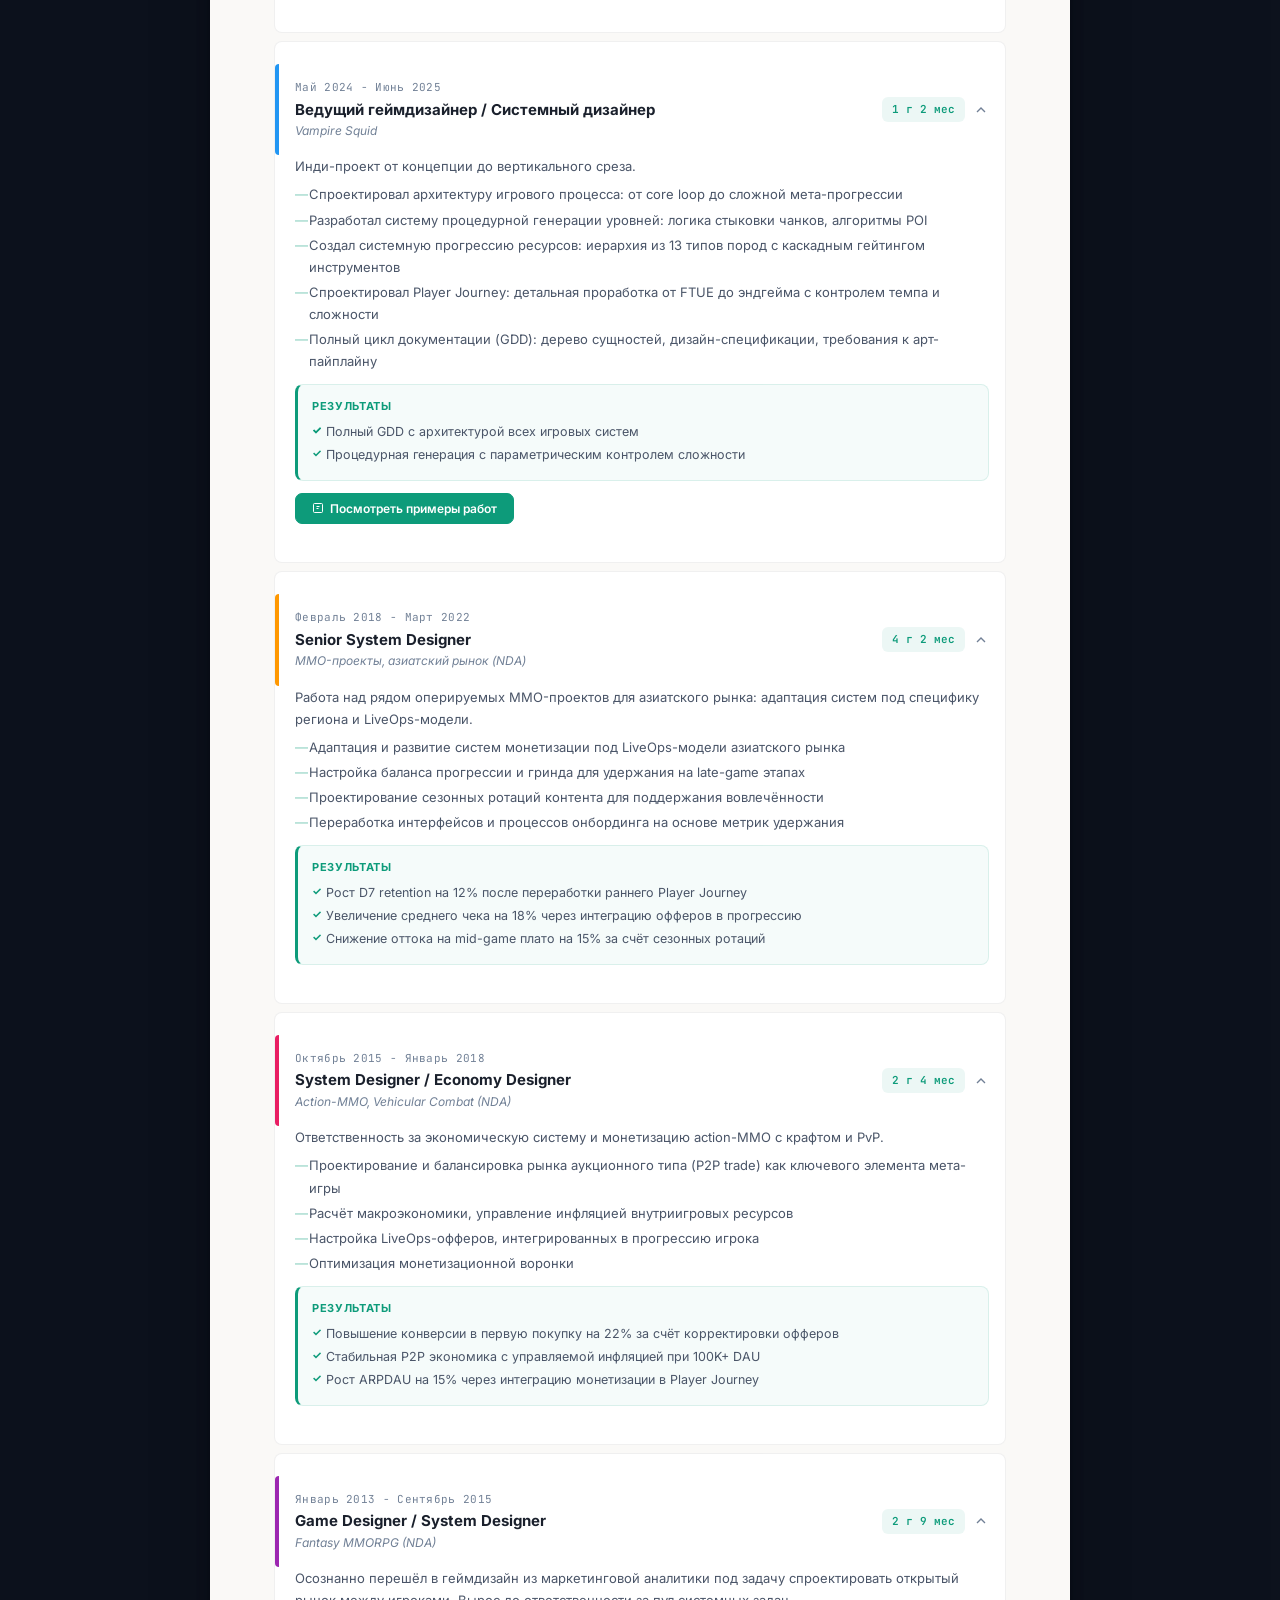
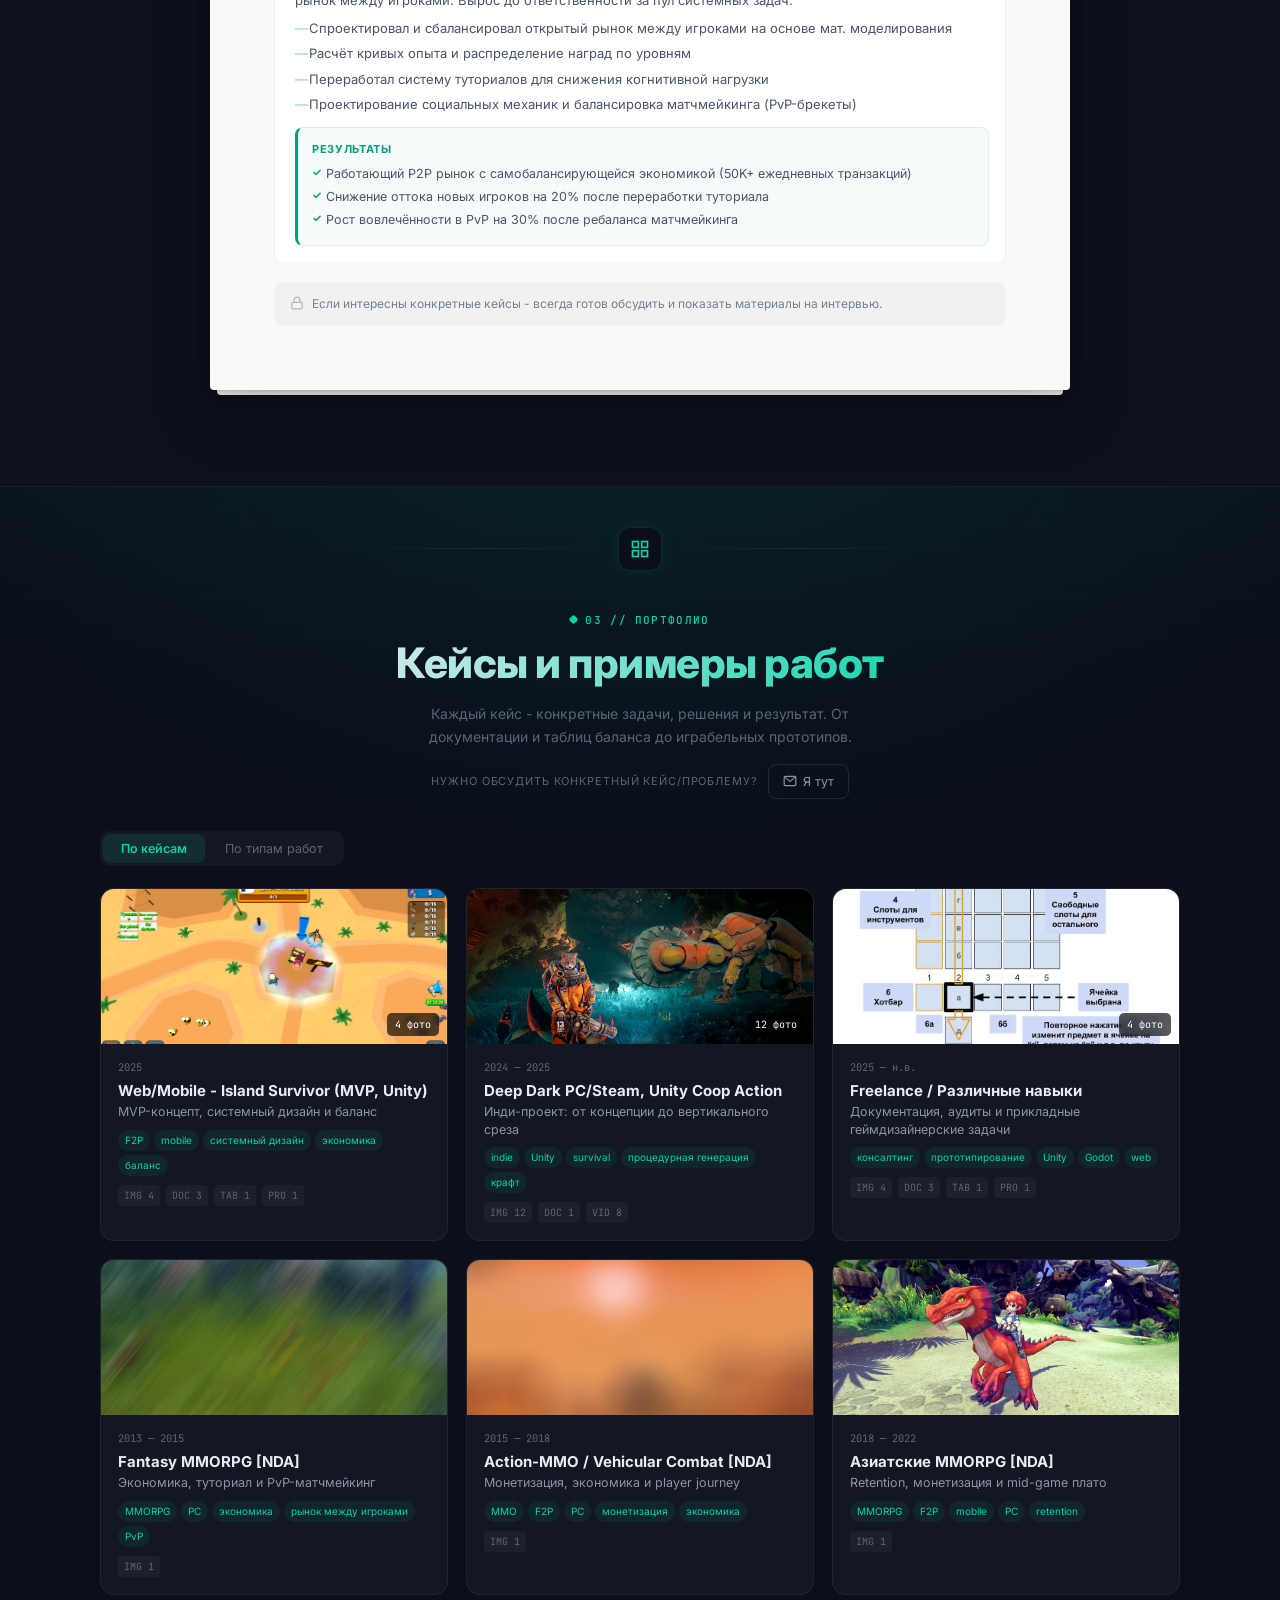
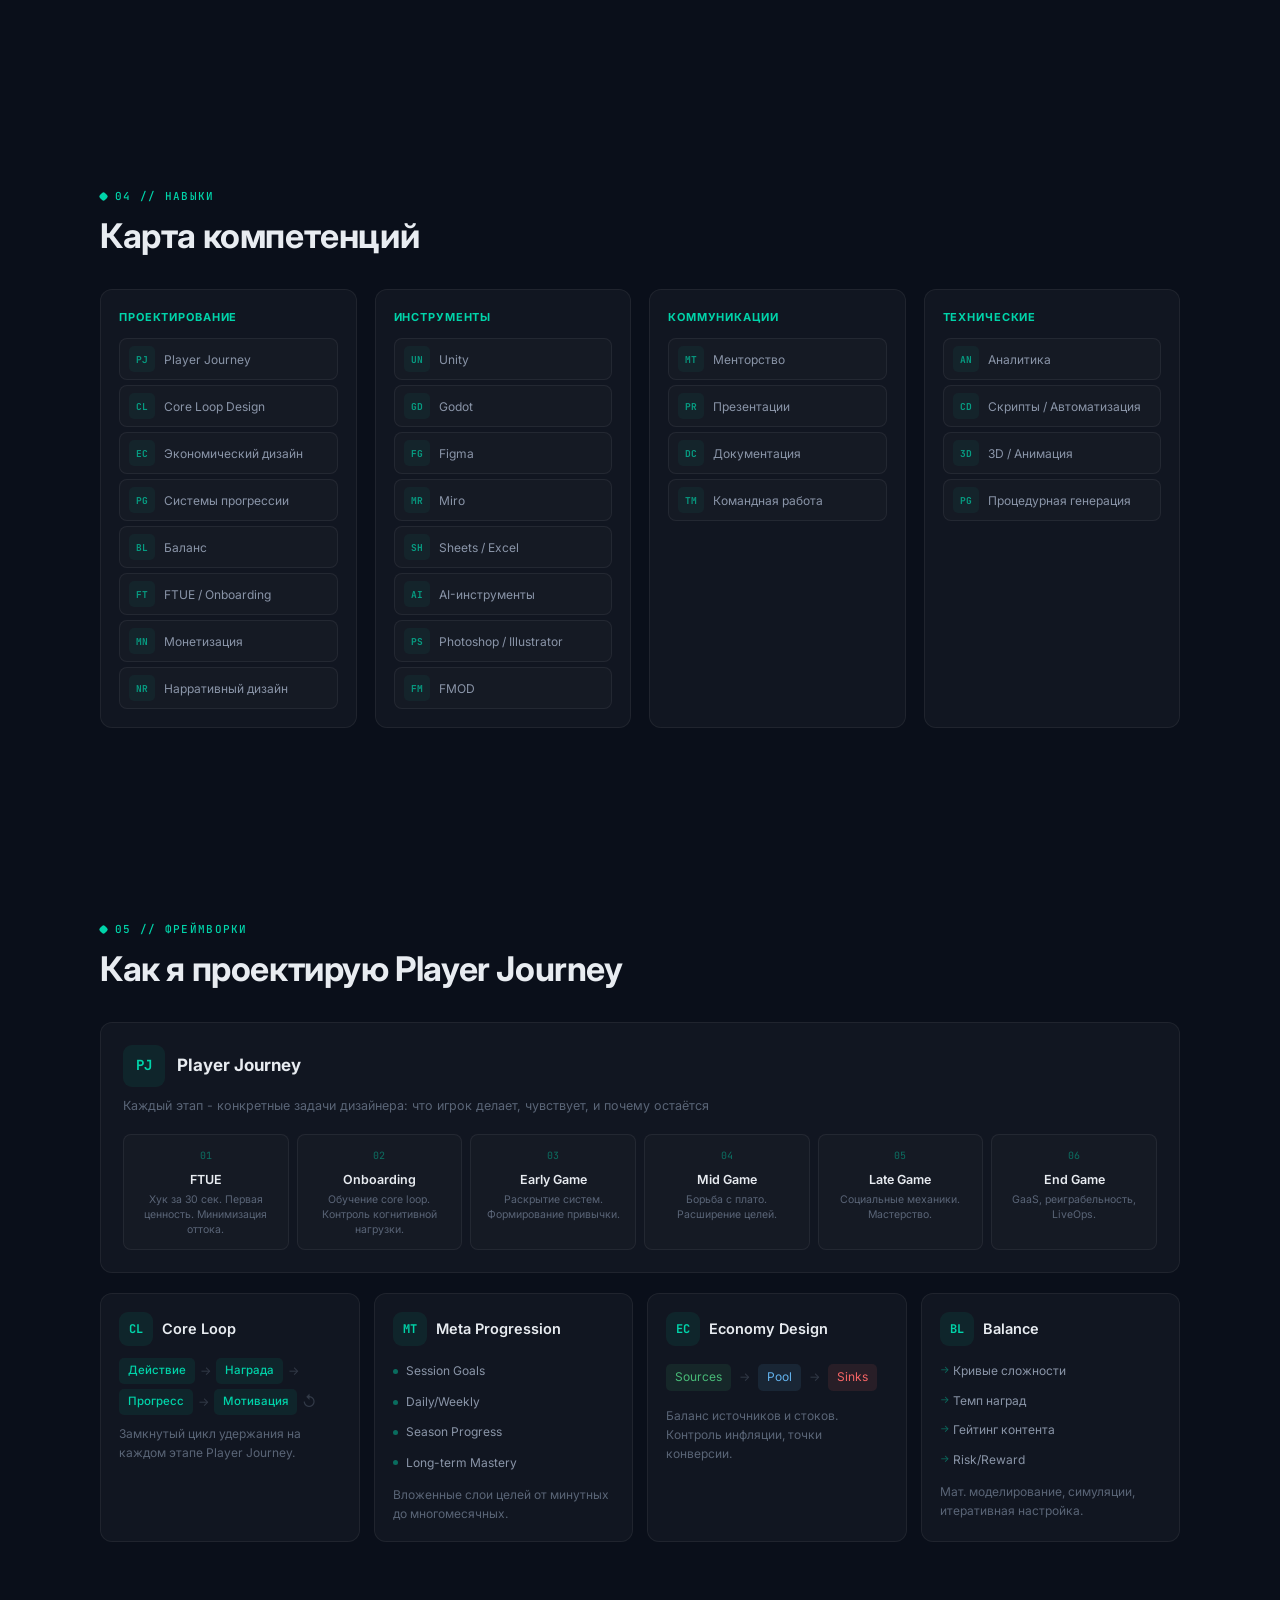
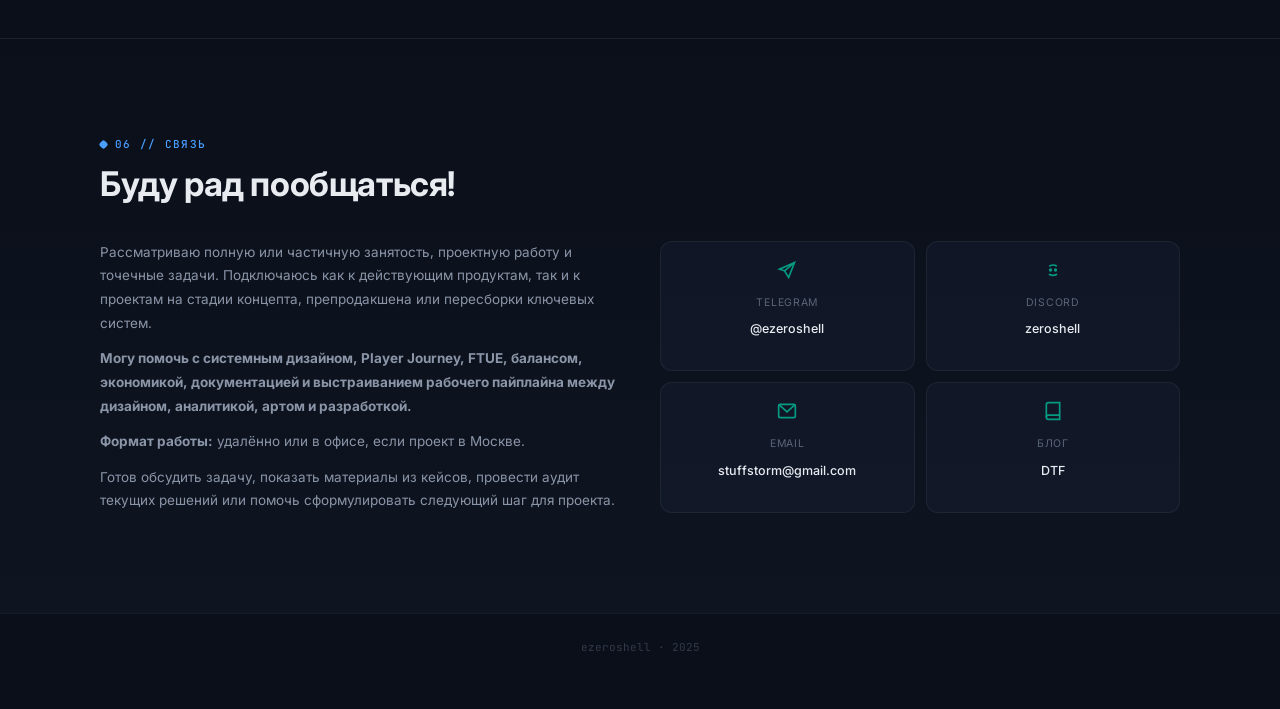
==== commit 76ce8ab7: "upd" ====
--- a/index.html
+++ b/index.html
@@ -11,14 +11,7 @@
   <meta property="og:title" content="ezeroshell - Senior Game Designer / System Design & Player Journey">
   <meta property="og:description" content="Системный дизайн, player journey, экономика, баланс. 13+ лет в геймдеве.">
   <meta property="og:type" content="website">
-  <meta property="og:url" content="https://ezeroshell.com">
-  <meta property="og:image" content="https://ezeroshell.com/assets/og-image.png">
   <meta property="og:locale" content="ru_RU">
-
-  <meta name="twitter:card" content="summary_large_image">
-  <meta name="twitter:title" content="ezeroshell - Senior Game Designer">
-  <meta name="twitter:description" content="System design & player journey. 13+ лет в геймдеве.">
-  <meta name="twitter:image" content="https://ezeroshell.com/assets/og-image.png">
 
   <link rel="canonical" href="https://ezeroshell.com">
   <link rel="icon" type="image/svg+xml" href="assets/favicon.svg">
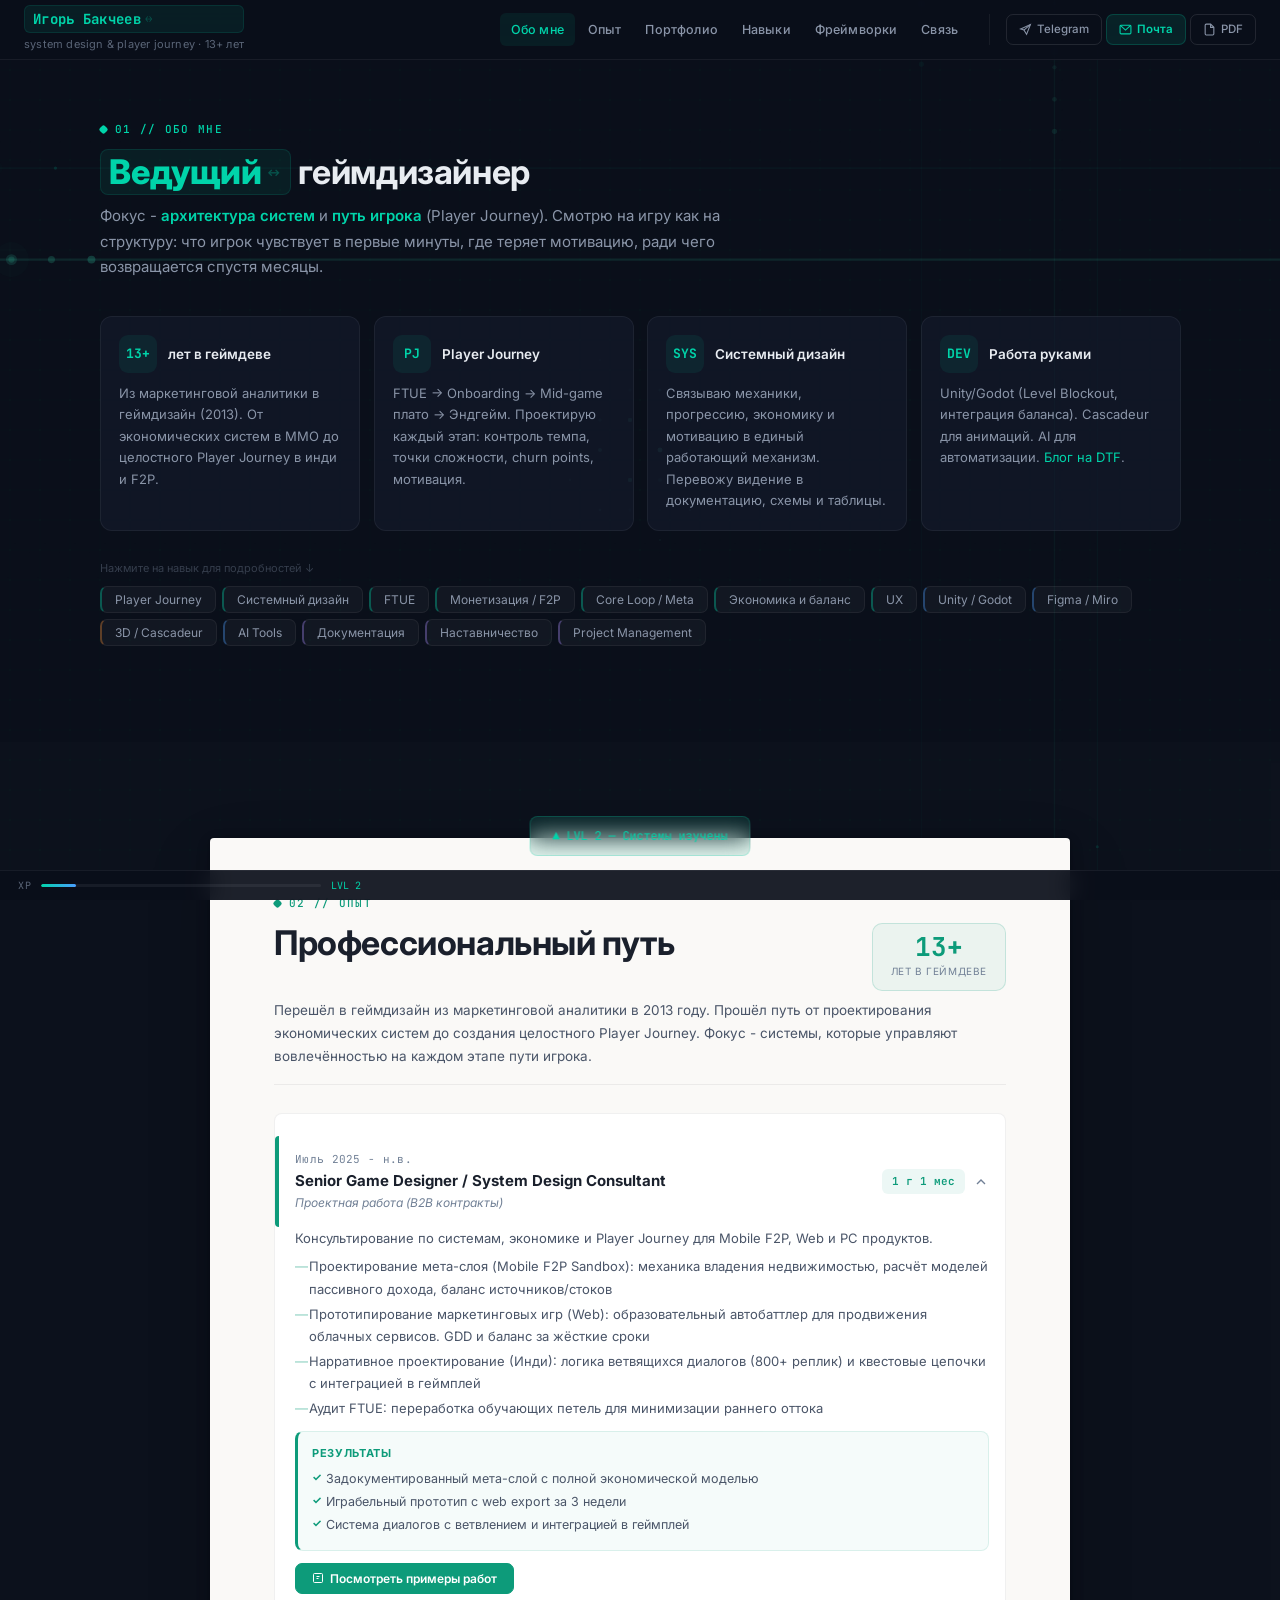
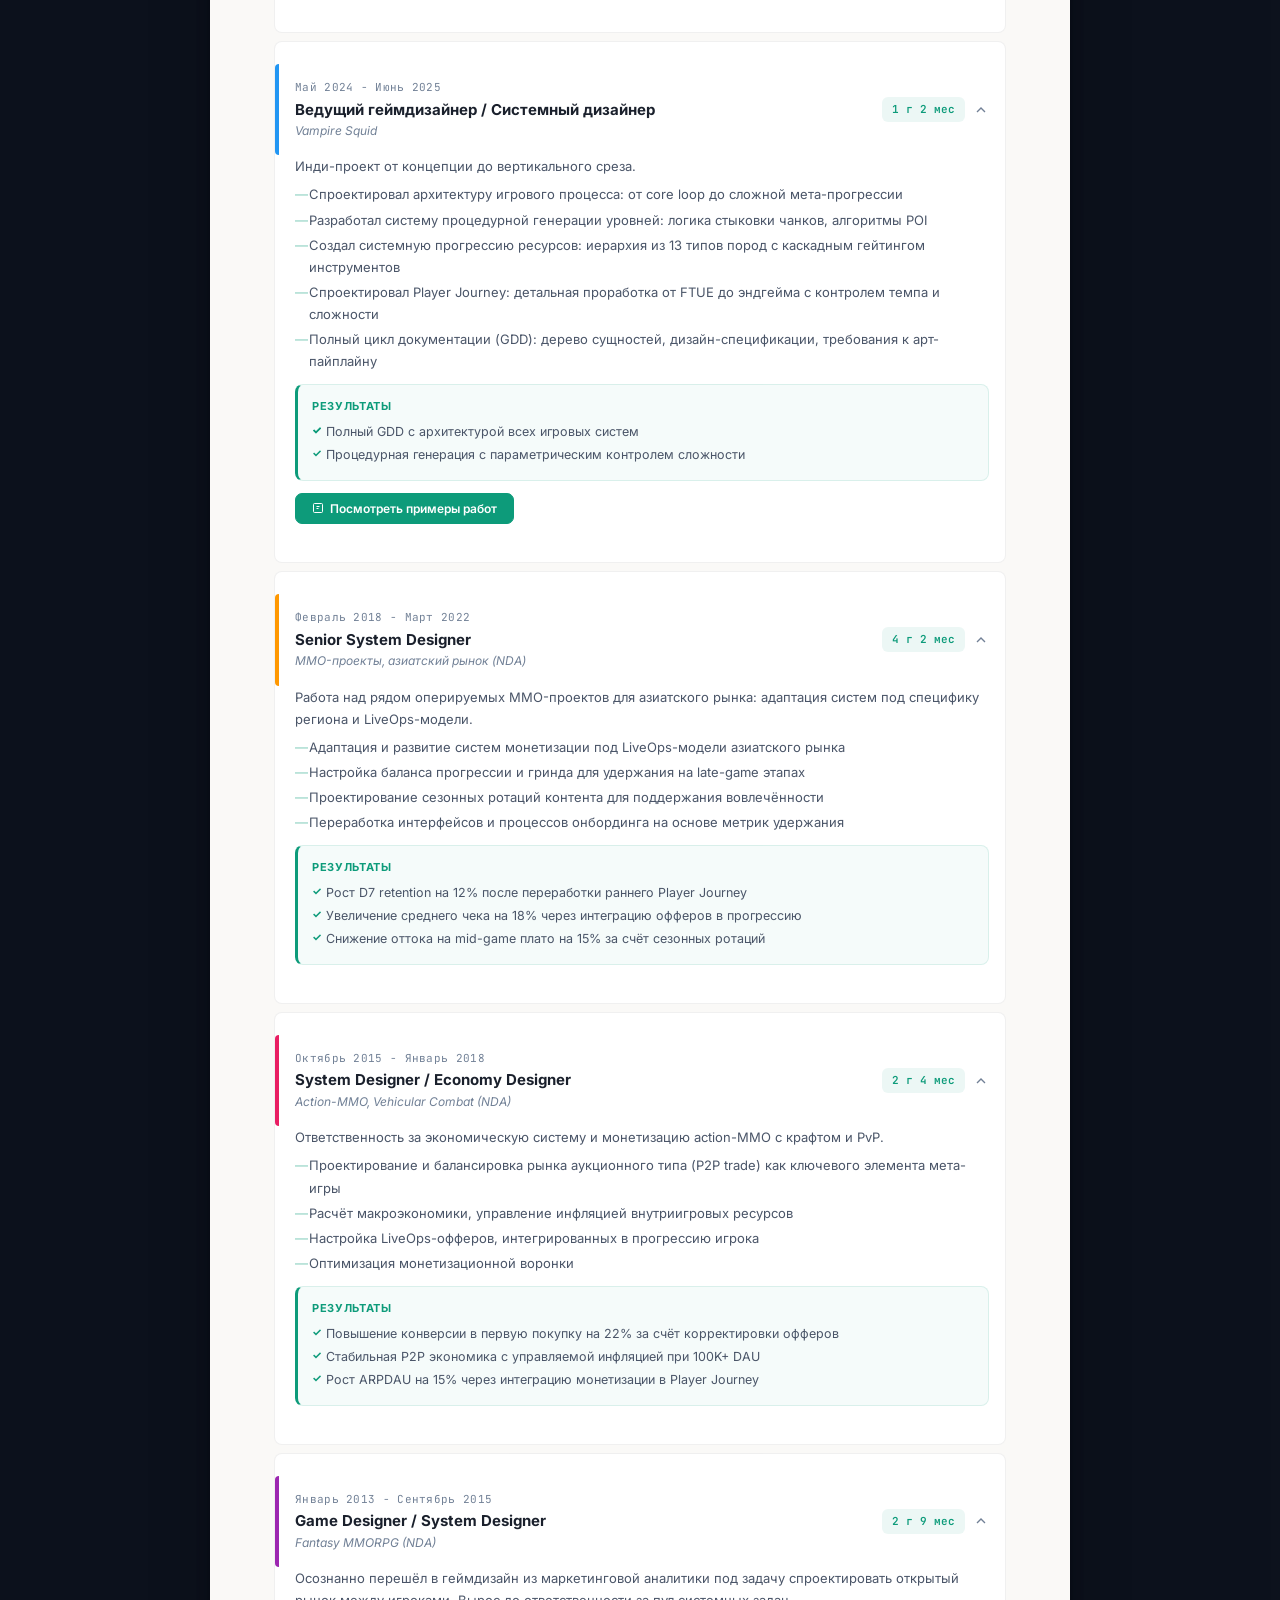
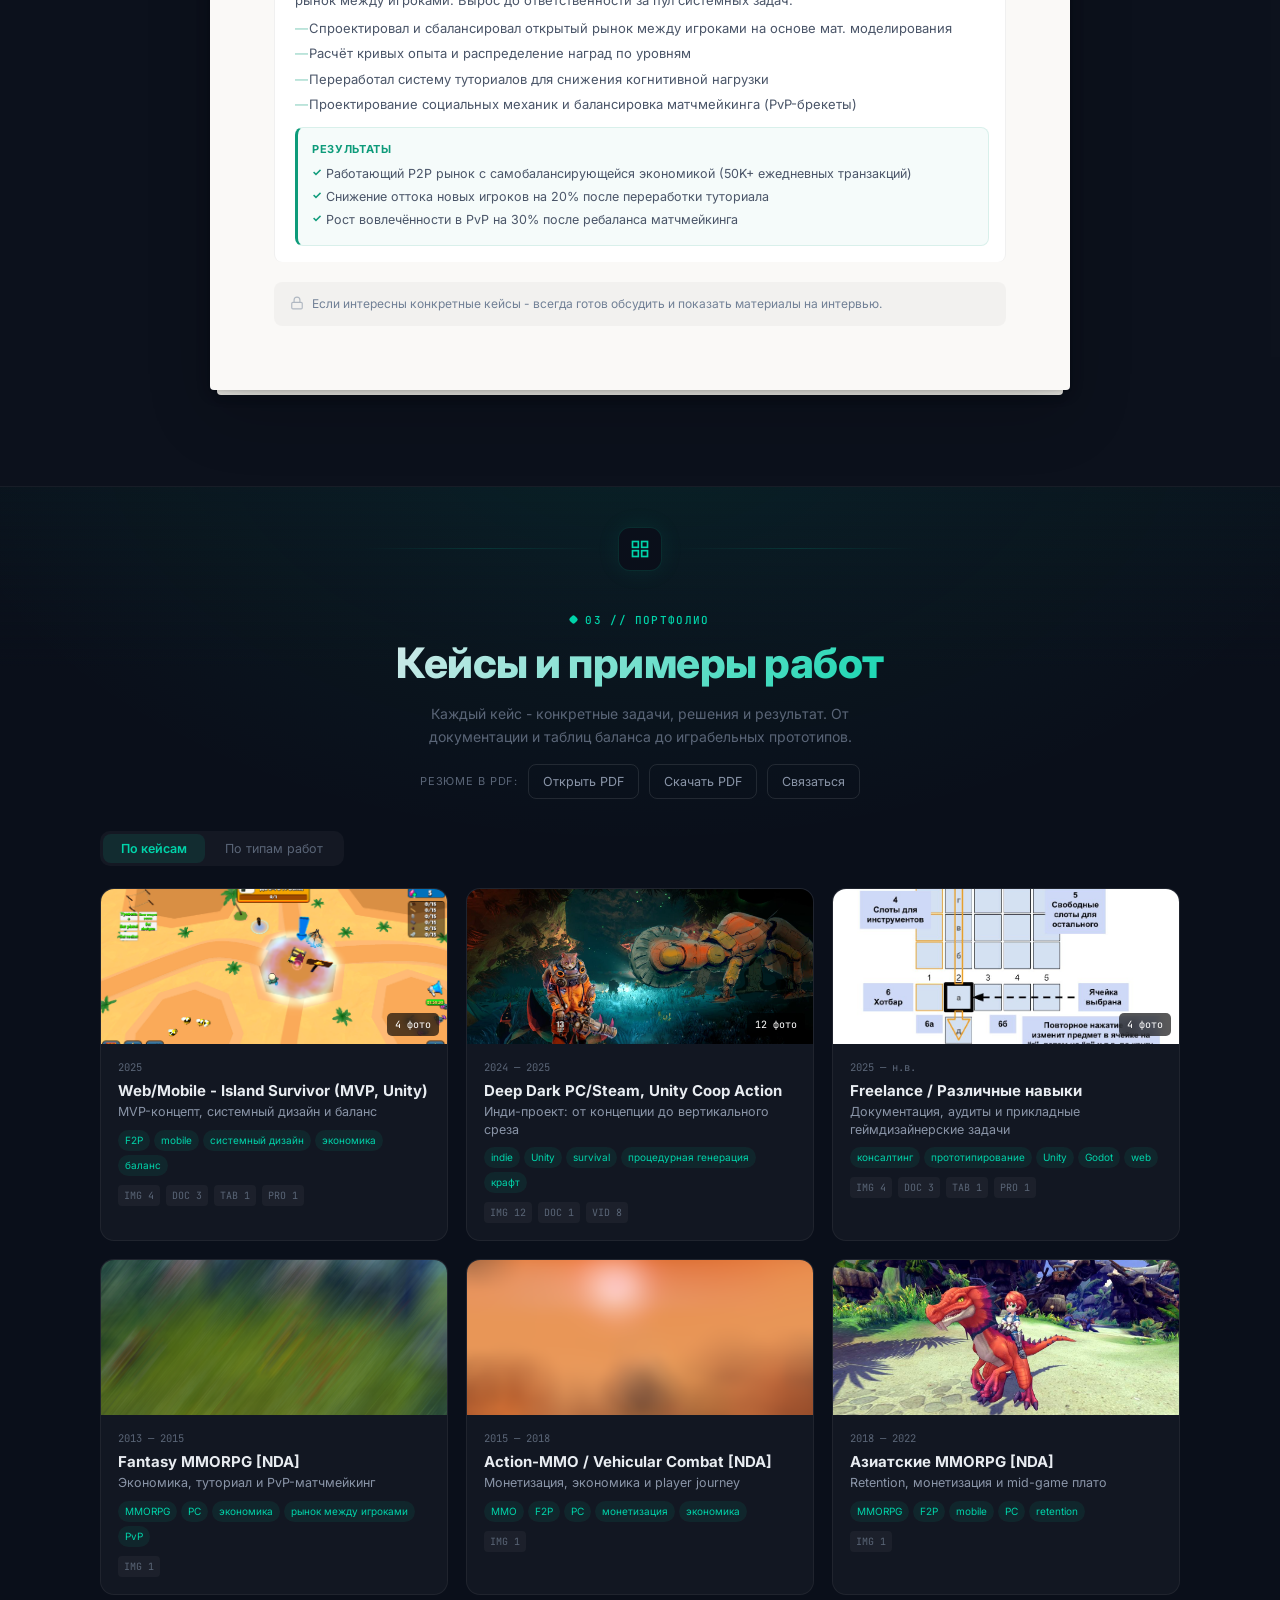
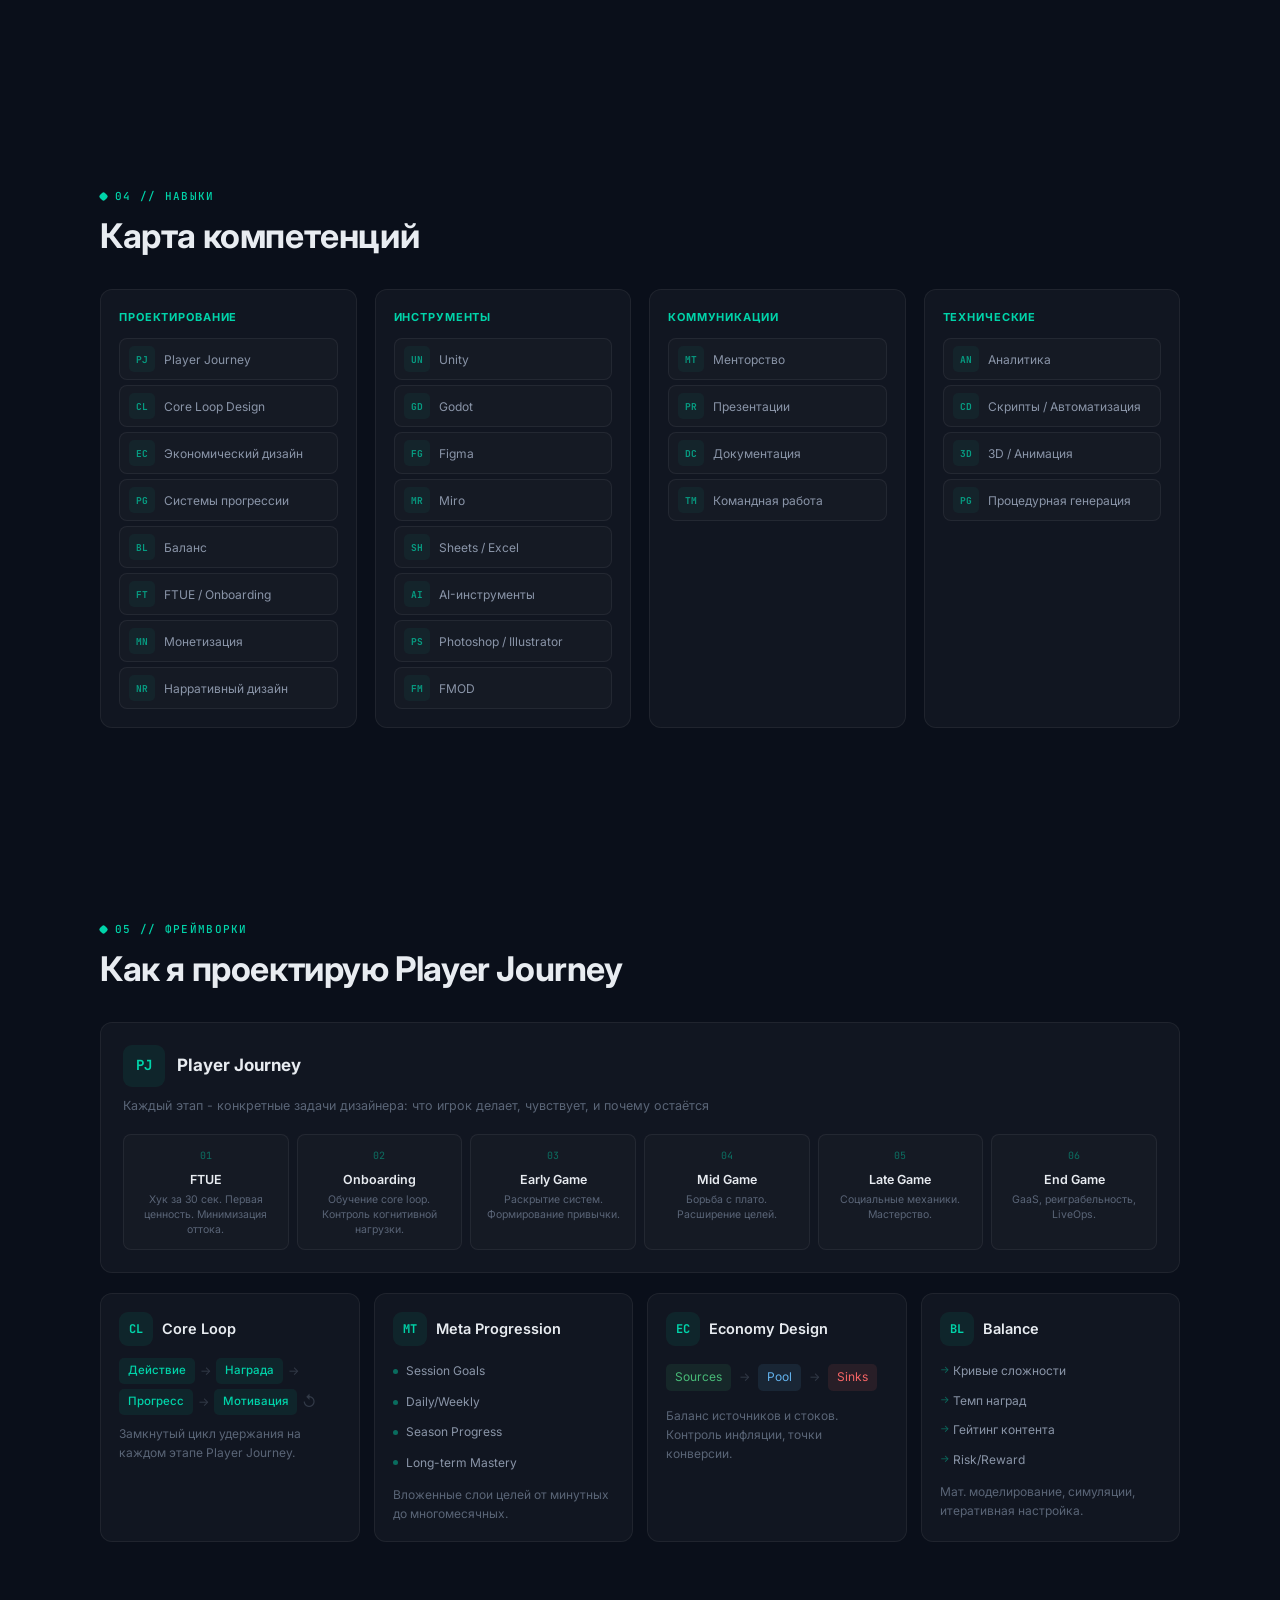
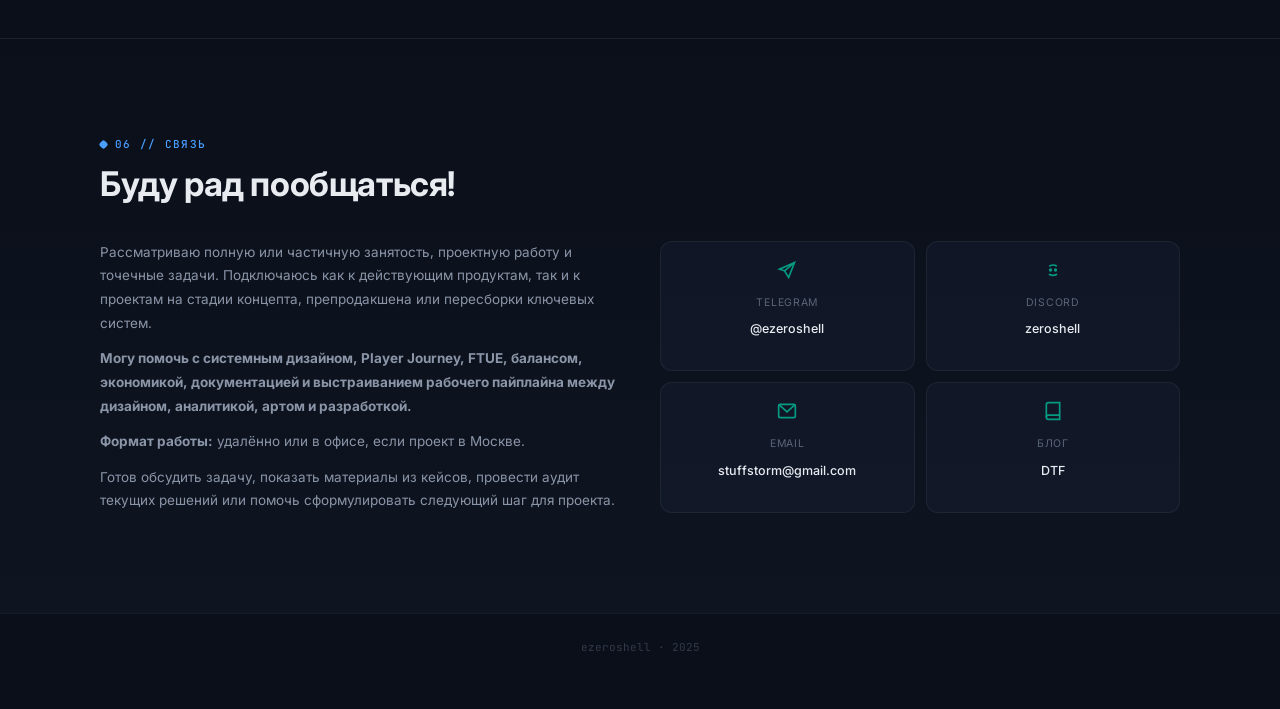
==== commit 426cc9f2: "upd_resume" ====
--- a/index.html
+++ b/index.html
@@ -65,7 +65,17 @@
         </a>
         <a href="mailto:stuffstorm@gmail.com" class="header-contact-btn header-contact-btn--accent">
           <svg viewBox="0 0 24 24" fill="none" stroke="currentColor" stroke-width="2" width="13" height="13"><rect x="2" y="4" width="20" height="16" rx="2"/><path d="M22 4L12 13 2 4"/></svg>
-          <span>Написать</span>
+          <span>Почта</span>
+        </a>
+        <a href="assets/cv_igor_bakcheev_ru.pdf"
+          class="header-contact-btn"
+          target="_blank"
+          rel="noopener">
+          <svg viewBox="0 0 24 24" fill="none" stroke="currentColor" stroke-width="2" width="13" height="13">
+            <path d="M14 2H6a2 2 0 0 0-2 2v16a2 2 0 0 0 2 2h12a2 2 0 0 0 2-2V8z"/>
+            <path d="M14 2v6h6"/>
+          </svg>
+          <span>PDF</span>
         </a>
       </div>
       <button class="header-burger" id="mobile-toggle" type="button" aria-label="Меню" aria-expanded="false" aria-controls="mobile-menu">
@@ -410,10 +420,27 @@
             </p>
           </div>
           <div class="portfolio-resume-links">
-            <span class="portfolio-resume-label">Нужно обсудить конкретный кейс/проблему?</span>
+            <span class="portfolio-resume-label">Резюме в PDF:</span>
+
+            <a
+              href="assets/cv_igor_bakcheev_ru.pdf"
+              class="portfolio-resume-link"
+              target="_blank"
+              rel="noopener"
+            >
+              Открыть PDF
+            </a>
+
+            <a
+              href="assets/cv_igor_bakcheev_ru.pdf"
+              class="portfolio-resume-link"
+              download
+            >
+              Скачать PDF
+            </a>
+
             <a href="#contact" class="portfolio-resume-link">
-              <svg viewBox="0 0 24 24" fill="none" stroke="currentColor" stroke-width="2" width="14" height="14"><rect x="2" y="4" width="20" height="16" rx="2"/><path d="M22 4L12 13 2 4"/></svg>
-              Я тут
+              Связаться
             </a>
           </div>
         </div>
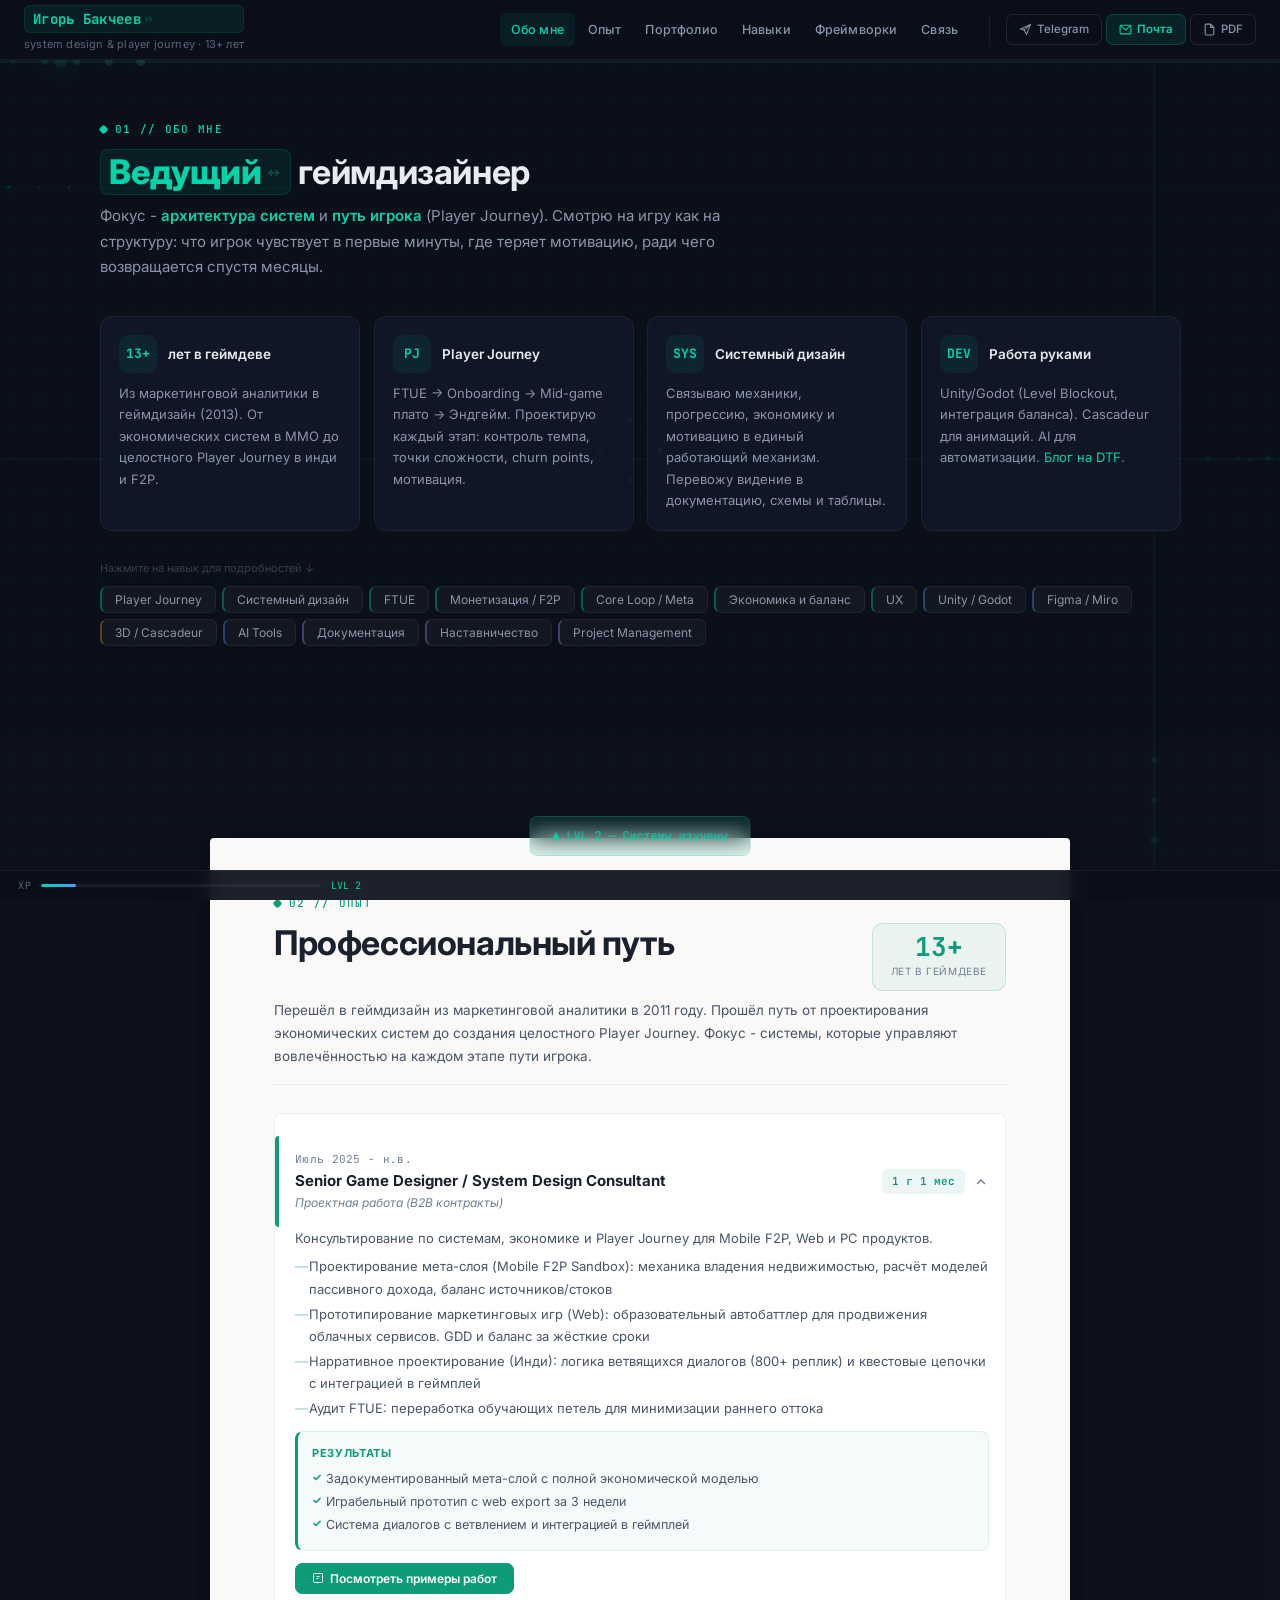
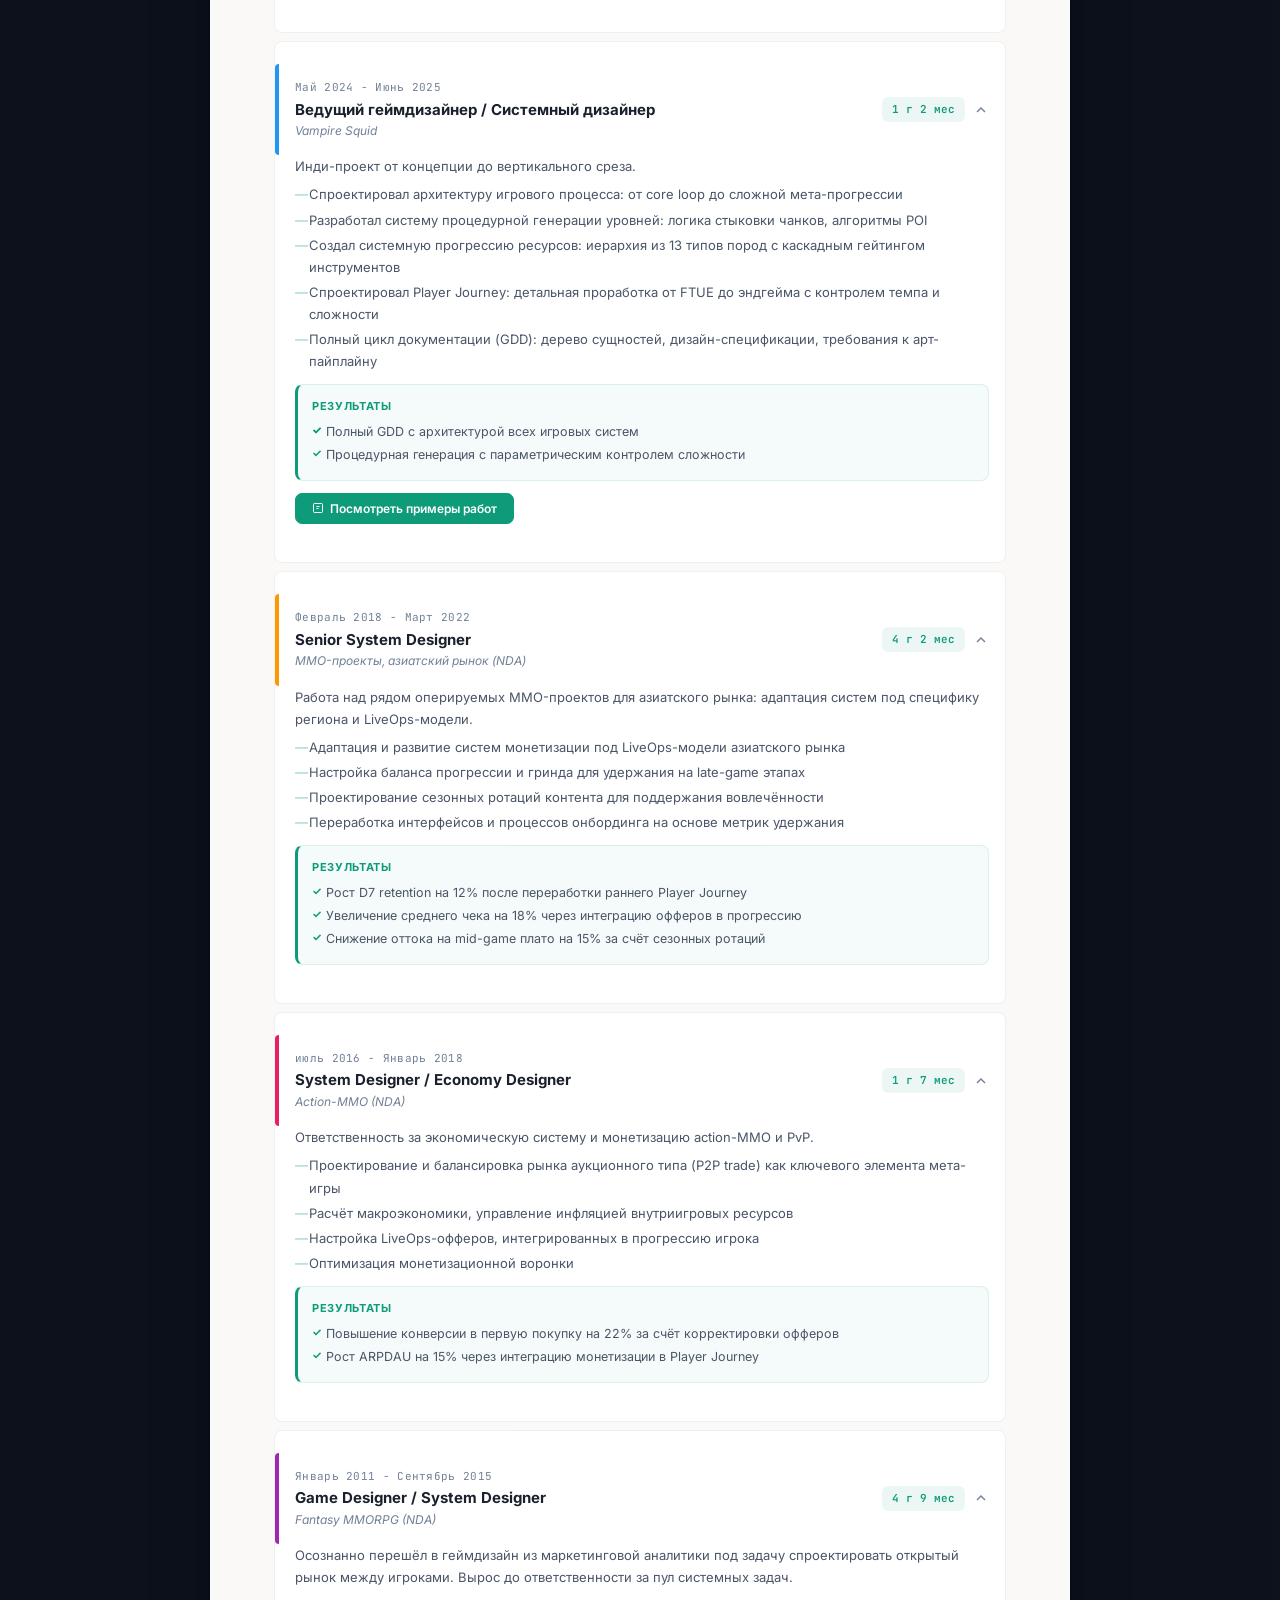
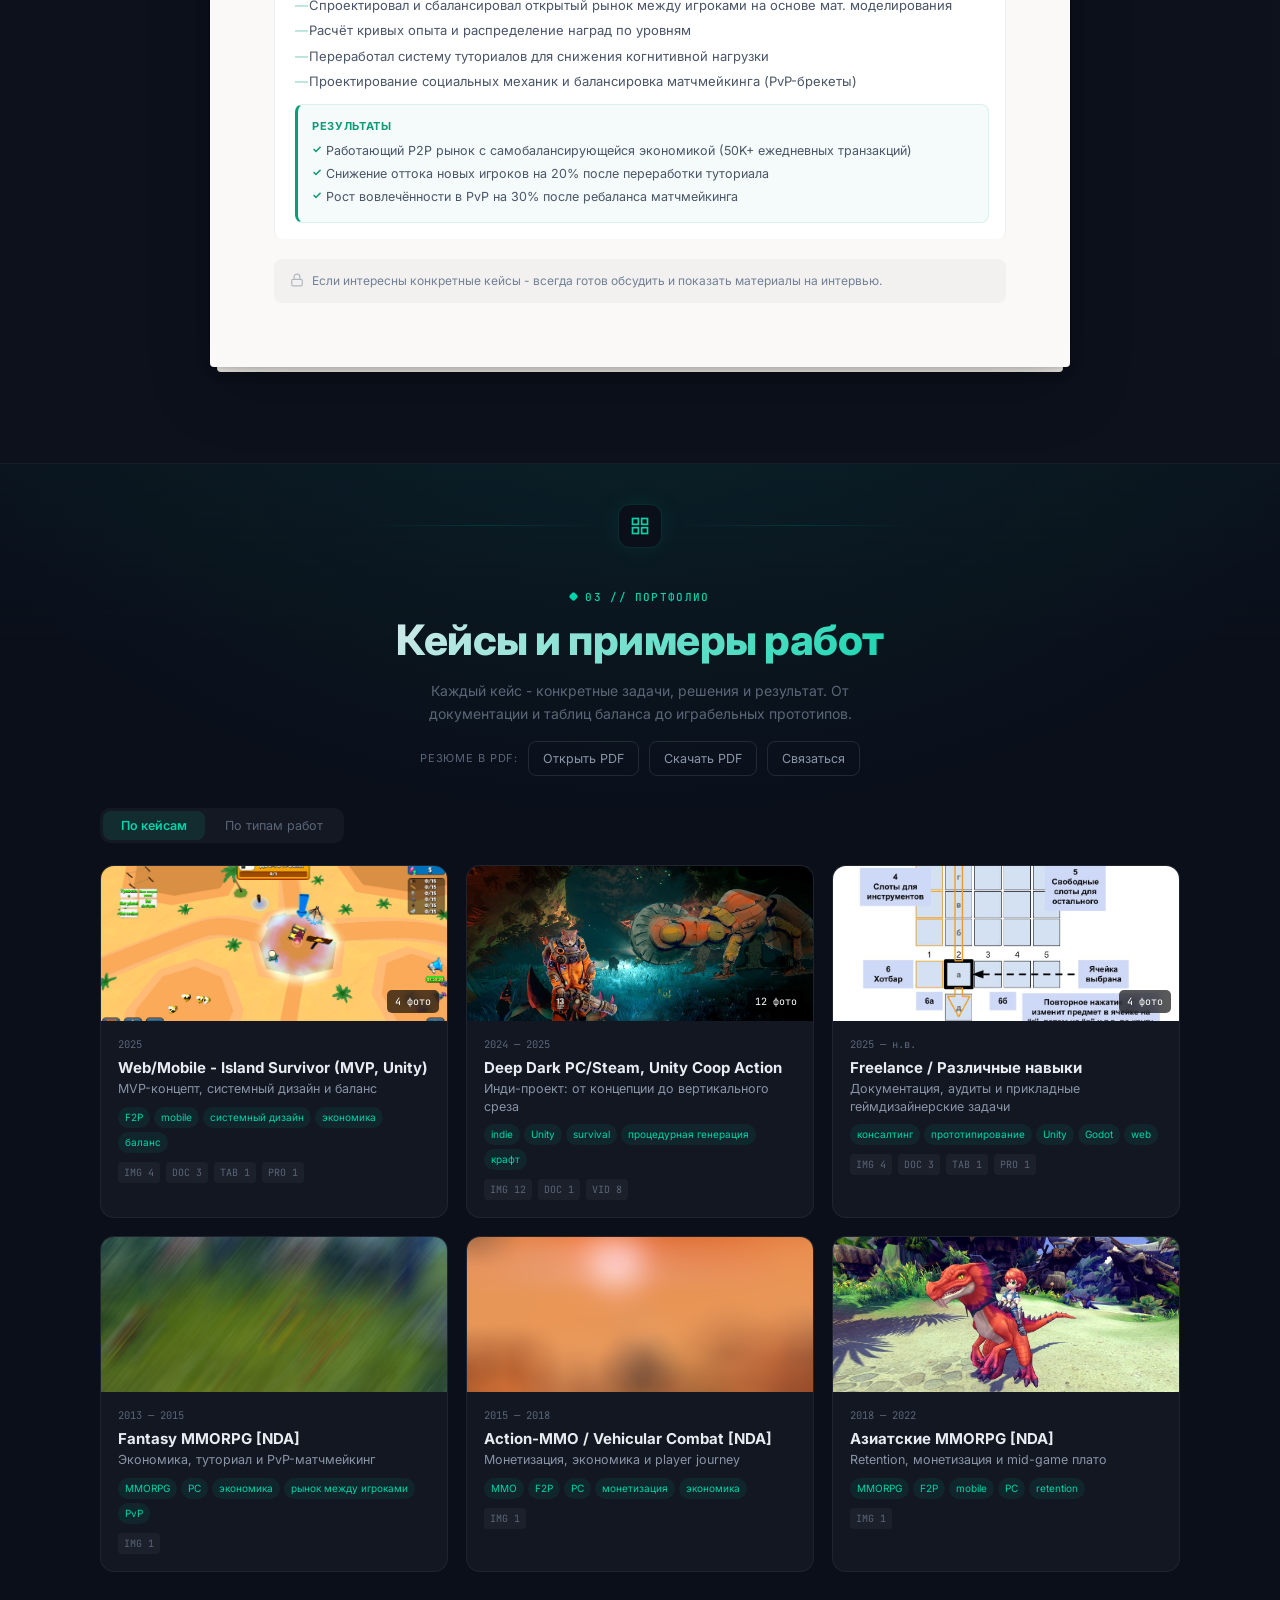
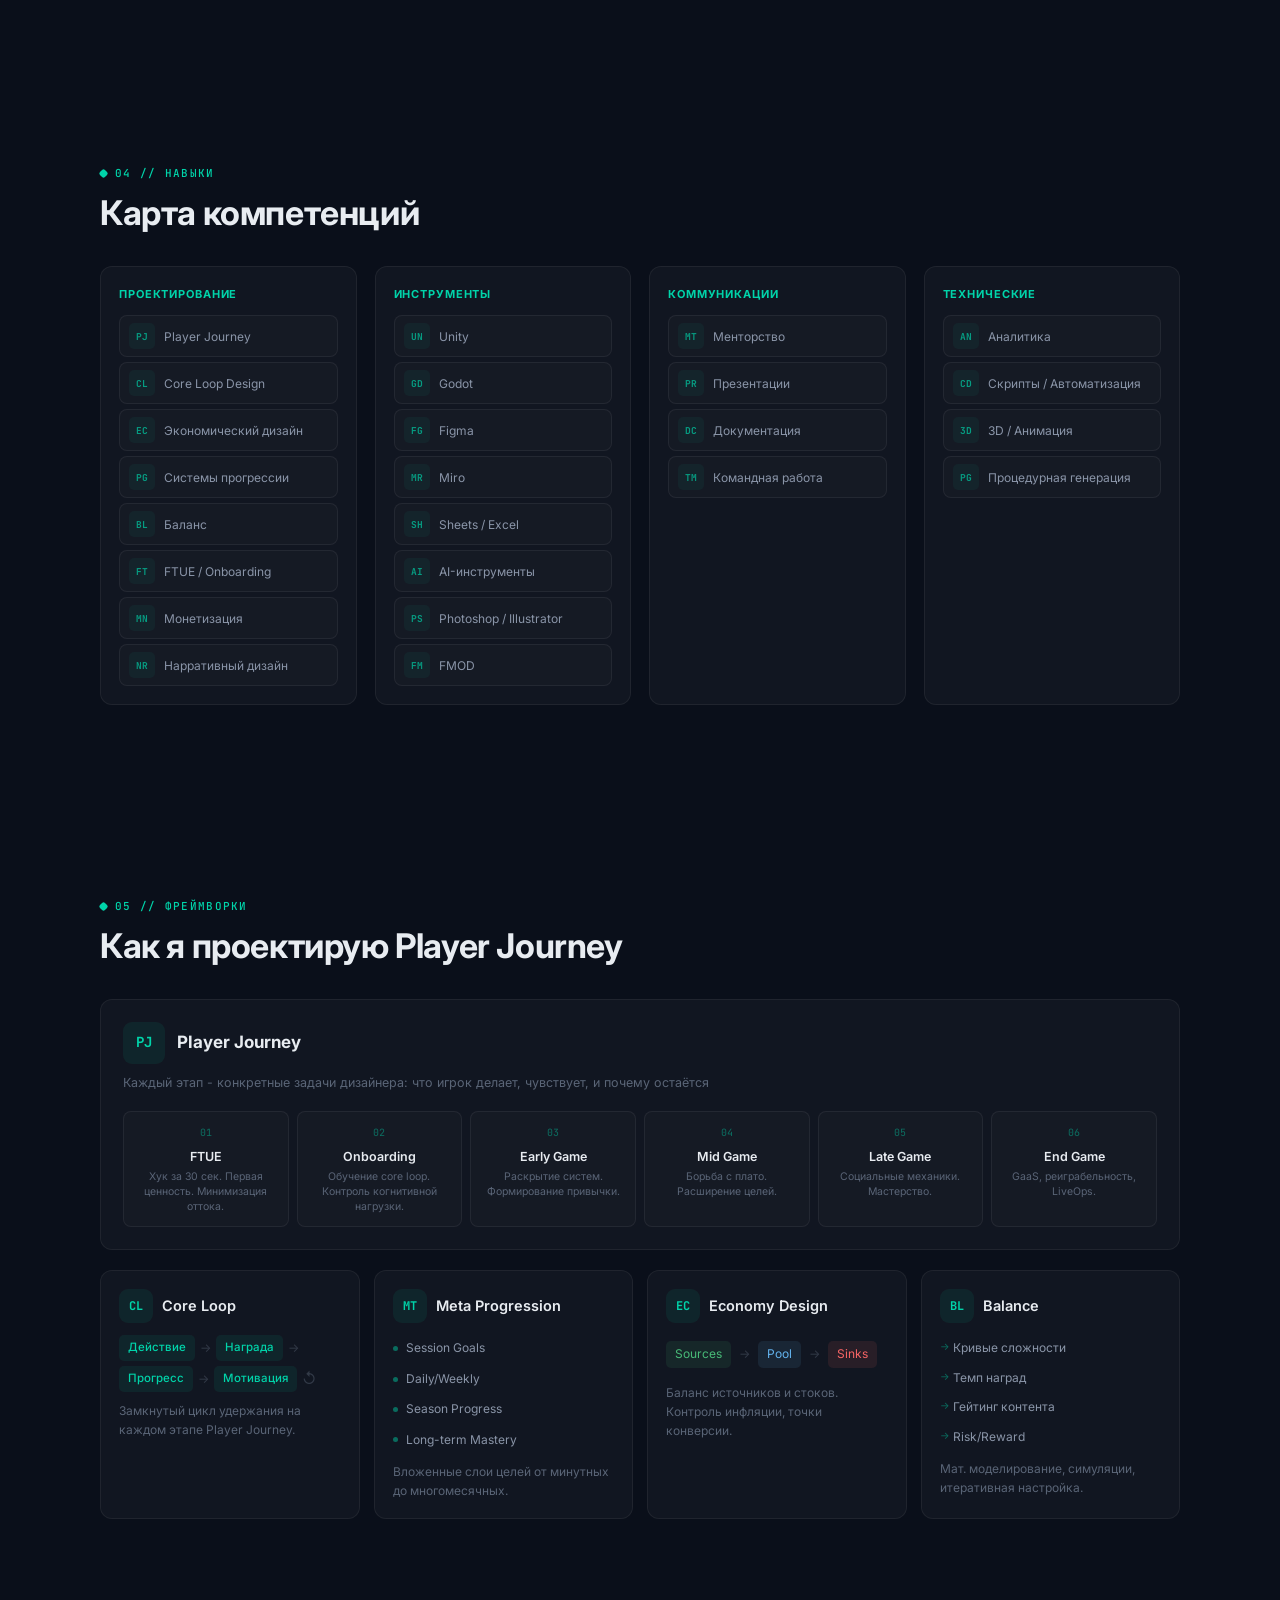
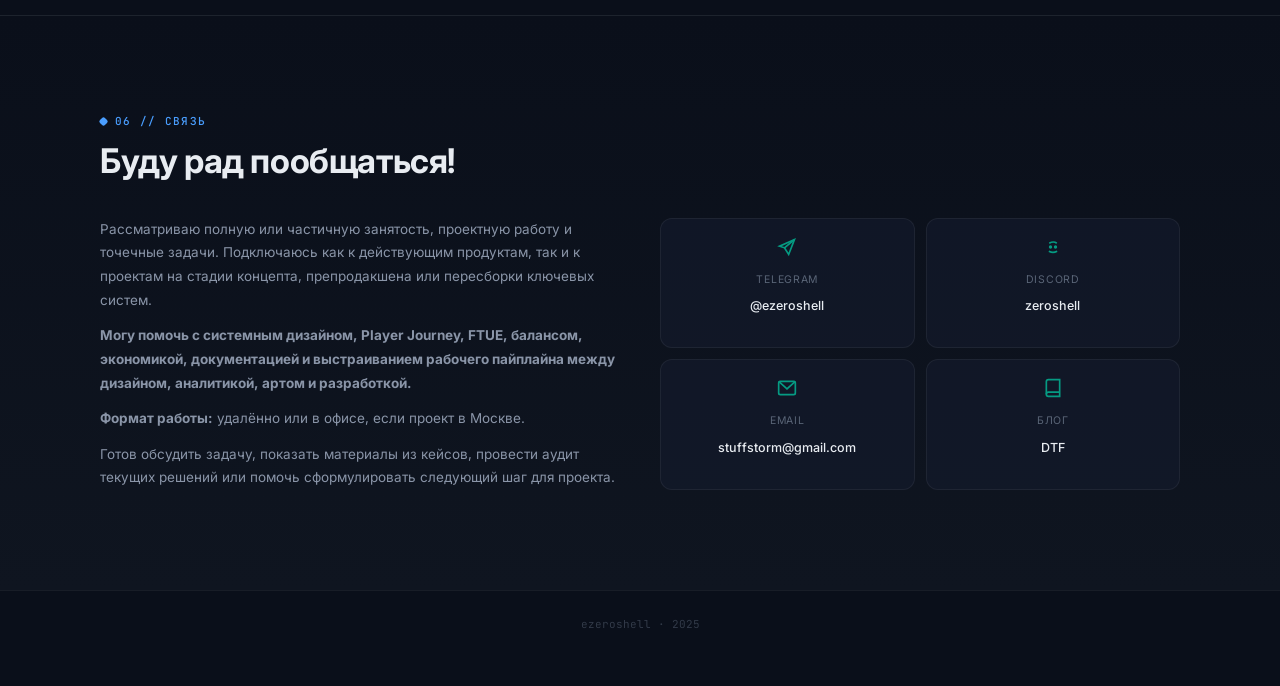
==== commit 6460f4c3: "retexted" ====
--- a/index.html
+++ b/index.html
@@ -184,7 +184,7 @@
             </div>
           </div>
 
-          <p class="exp-intro">Перешёл в геймдизайн из маркетинговой аналитики в 2013 году. Прошёл путь от проектирования экономических систем до создания целостного Player Journey. Фокус - системы, которые управляют вовлечённостью на каждом этапе пути игрока.</p>
+          <p class="exp-intro">Перешёл в геймдизайн из маркетинговой аналитики в 2011 году. Прошёл путь от проектирования экономических систем до создания целостного Player Journey. Фокус - системы, которые управляют вовлечённостью на каждом этапе пути игрока.</p>
 
           <div class="exp-timeline" id="exp-timeline">
 
@@ -318,19 +318,19 @@
                 <div class="exp-entry-head">
                   <div class="exp-bar-accent" style="--bar-clr: #e91e63"></div>
                   <div class="exp-entry-left">
-                    <div class="exp-period"><time datetime="2015-10">Октябрь 2015</time> - <time datetime="2018-01">Январь 2018</time></div>
+                    <div class="exp-period"><time datetime="2015-10">июль 2016</time> - <time datetime="2018-01">Январь 2018</time></div>
                     <h3 class="exp-role">System Designer / Economy Designer</h3>
-                    <div class="exp-company">Action-MMO, Vehicular Combat (NDA)</div>
+                    <div class="exp-company">Action-MMO (NDA)</div>
                   </div>
                   <div class="exp-entry-right">
-                    <span class="exp-duration">2 г 4 мес</span>
+                    <span class="exp-duration">1 г 7 мес</span>
                     <svg class="exp-chevron" viewBox="0 0 24 24" fill="none" stroke="currentColor" stroke-width="2" width="16" height="16"><path d="M6 9l6 6 6-6"/></svg>
                   </div>
                 </div>
               </button>
               <div class="exp-body" aria-hidden="false">
                 <div class="exp-desc">
-                  Ответственность за экономическую систему и монетизацию action-MMO с крафтом и PvP.
+                  Ответственность за экономическую систему и монетизацию action-MMO и PvP.
                   <ul>
                     <li>Проектирование и балансировка рынка аукционного типа (P2P trade) как ключевого элемента мета-игры</li>
                     <li>Расчёт макроэкономики, управление инфляцией внутриигровых ресурсов</li>
@@ -342,7 +342,6 @@
                   <h4 class="exp-achievements-title">Результаты</h4>
                   <ul>
                     <li>Повышение конверсии в первую покупку на 22% за счёт корректировки офферов</li>
-                    <li>Стабильная P2P экономика с управляемой инфляцией при 100K+ DAU</li>
                     <li>Рост ARPDAU на 15% через интеграцию монетизации в Player Journey</li>
                   </ul>
                 </div>
@@ -355,12 +354,12 @@
                 <div class="exp-entry-head">
                   <div class="exp-bar-accent" style="--bar-clr: #9c27b0"></div>
                   <div class="exp-entry-left">
-                    <div class="exp-period"><time datetime="2013-01">Январь 2013</time> - <time datetime="2015-09">Сентябрь 2015</time></div>
+                    <div class="exp-period"><time datetime="2013-01">Январь 2011</time> - <time datetime="2015-09">Сентябрь 2015</time></div>
                     <h3 class="exp-role">Game Designer / System Designer</h3>
                     <div class="exp-company">Fantasy MMORPG (NDA)</div>
                   </div>
                   <div class="exp-entry-right">
-                    <span class="exp-duration">2 г 9 мес</span>
+                    <span class="exp-duration">4 г 9 мес</span>
                     <svg class="exp-chevron" viewBox="0 0 24 24" fill="none" stroke="currentColor" stroke-width="2" width="16" height="16"><path d="M6 9l6 6 6-6"/></svg>
                   </div>
                 </div>
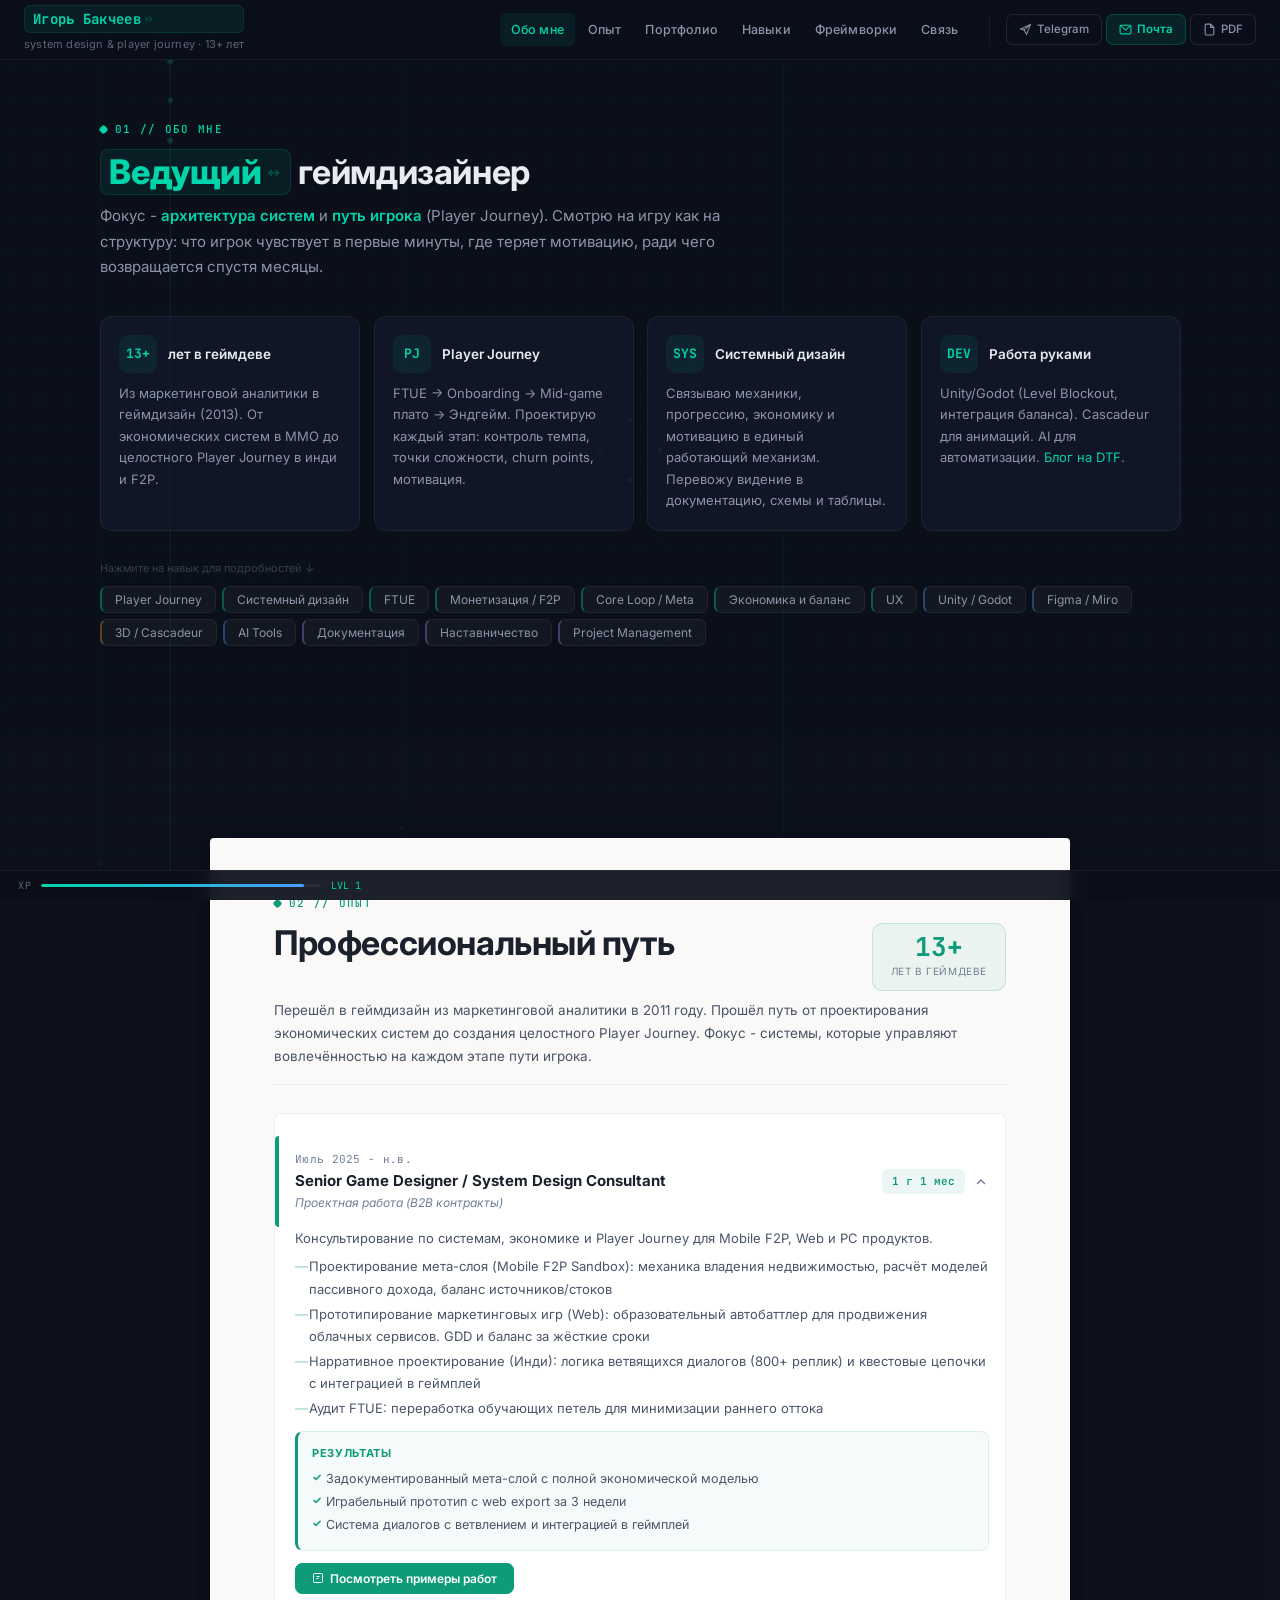
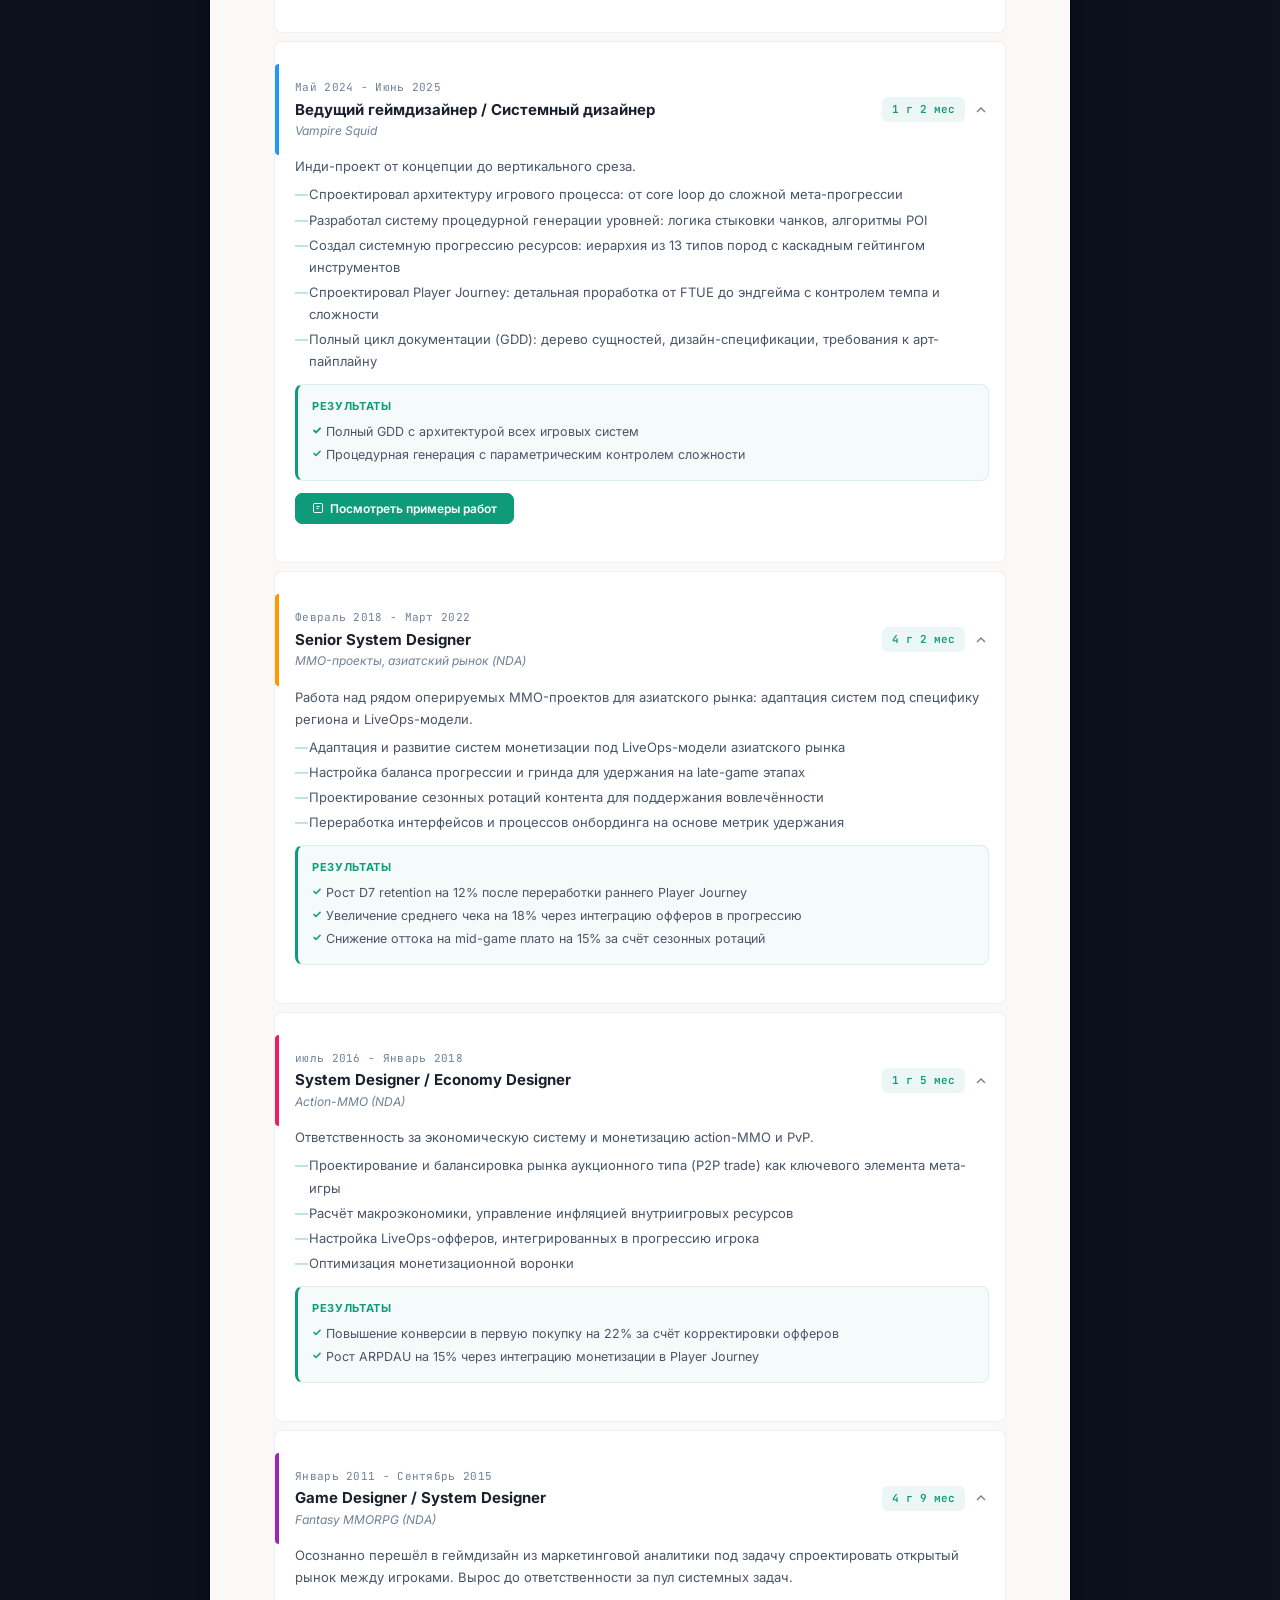
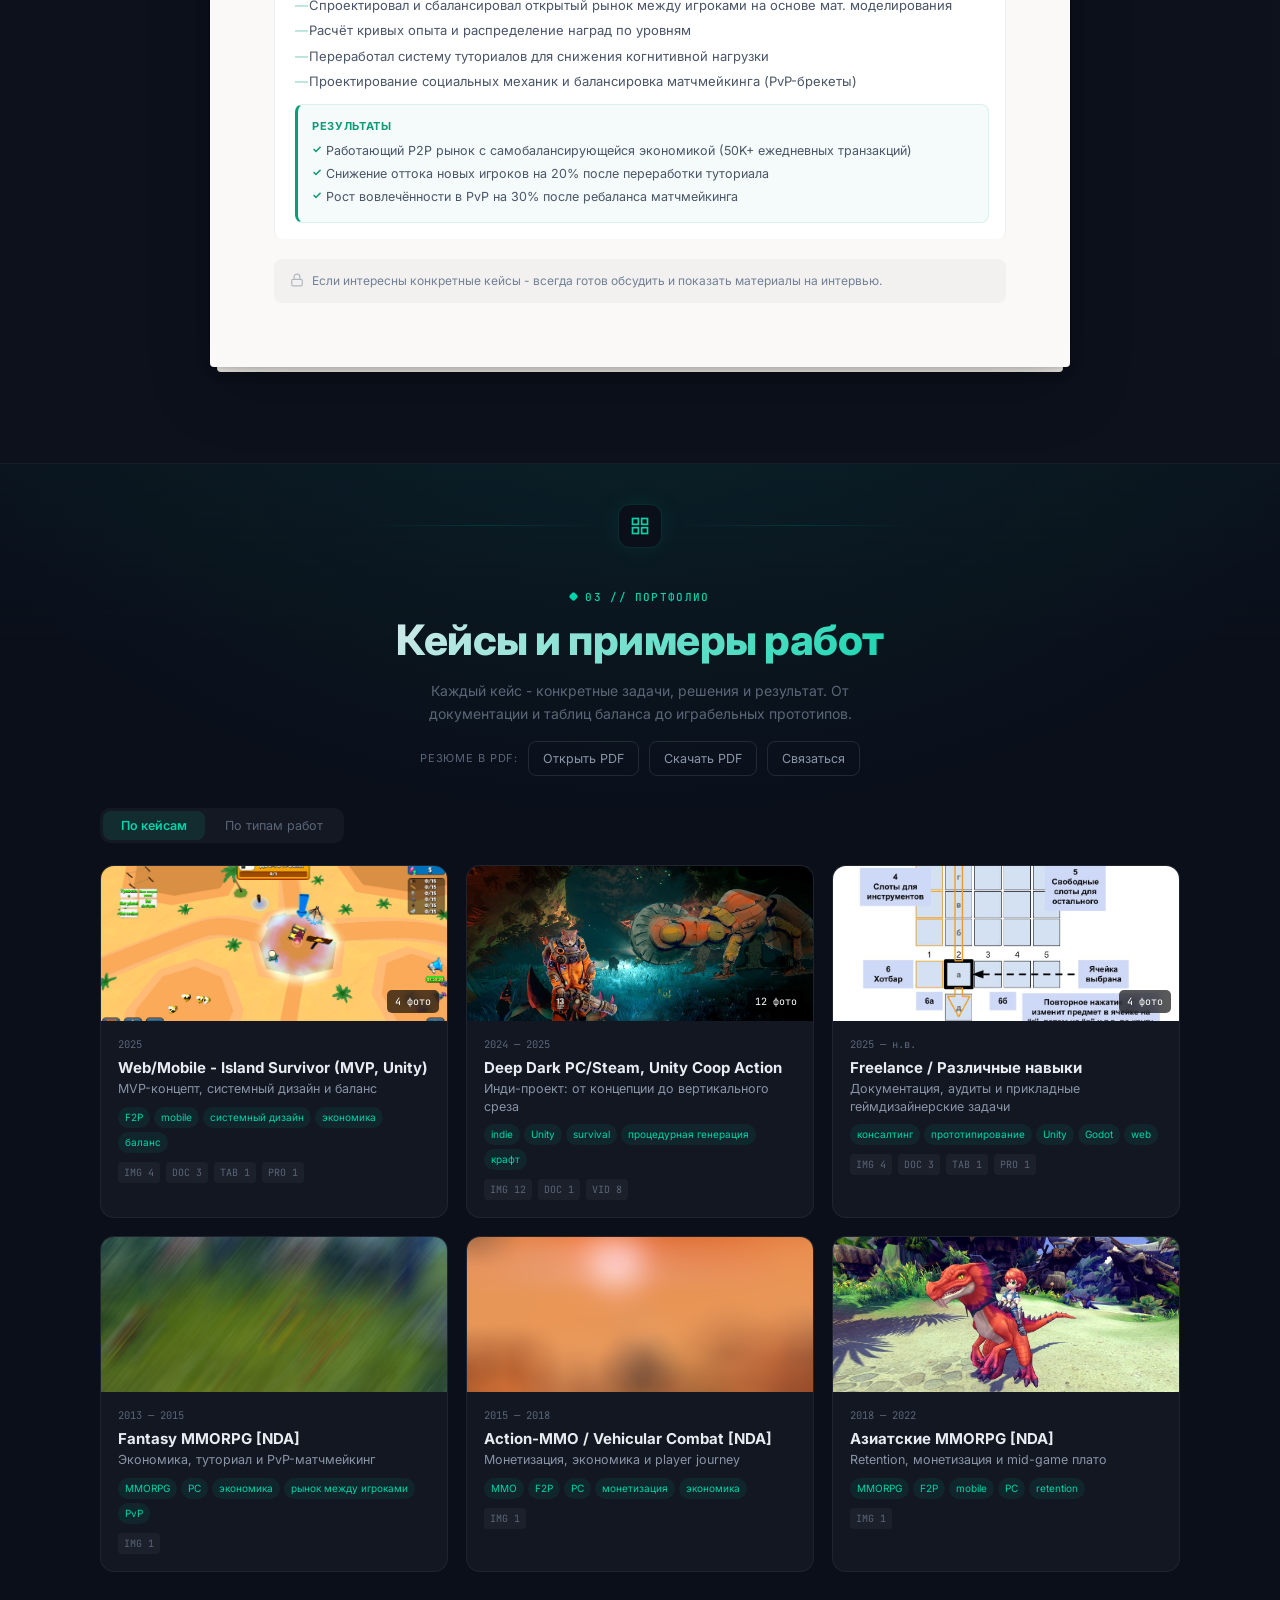
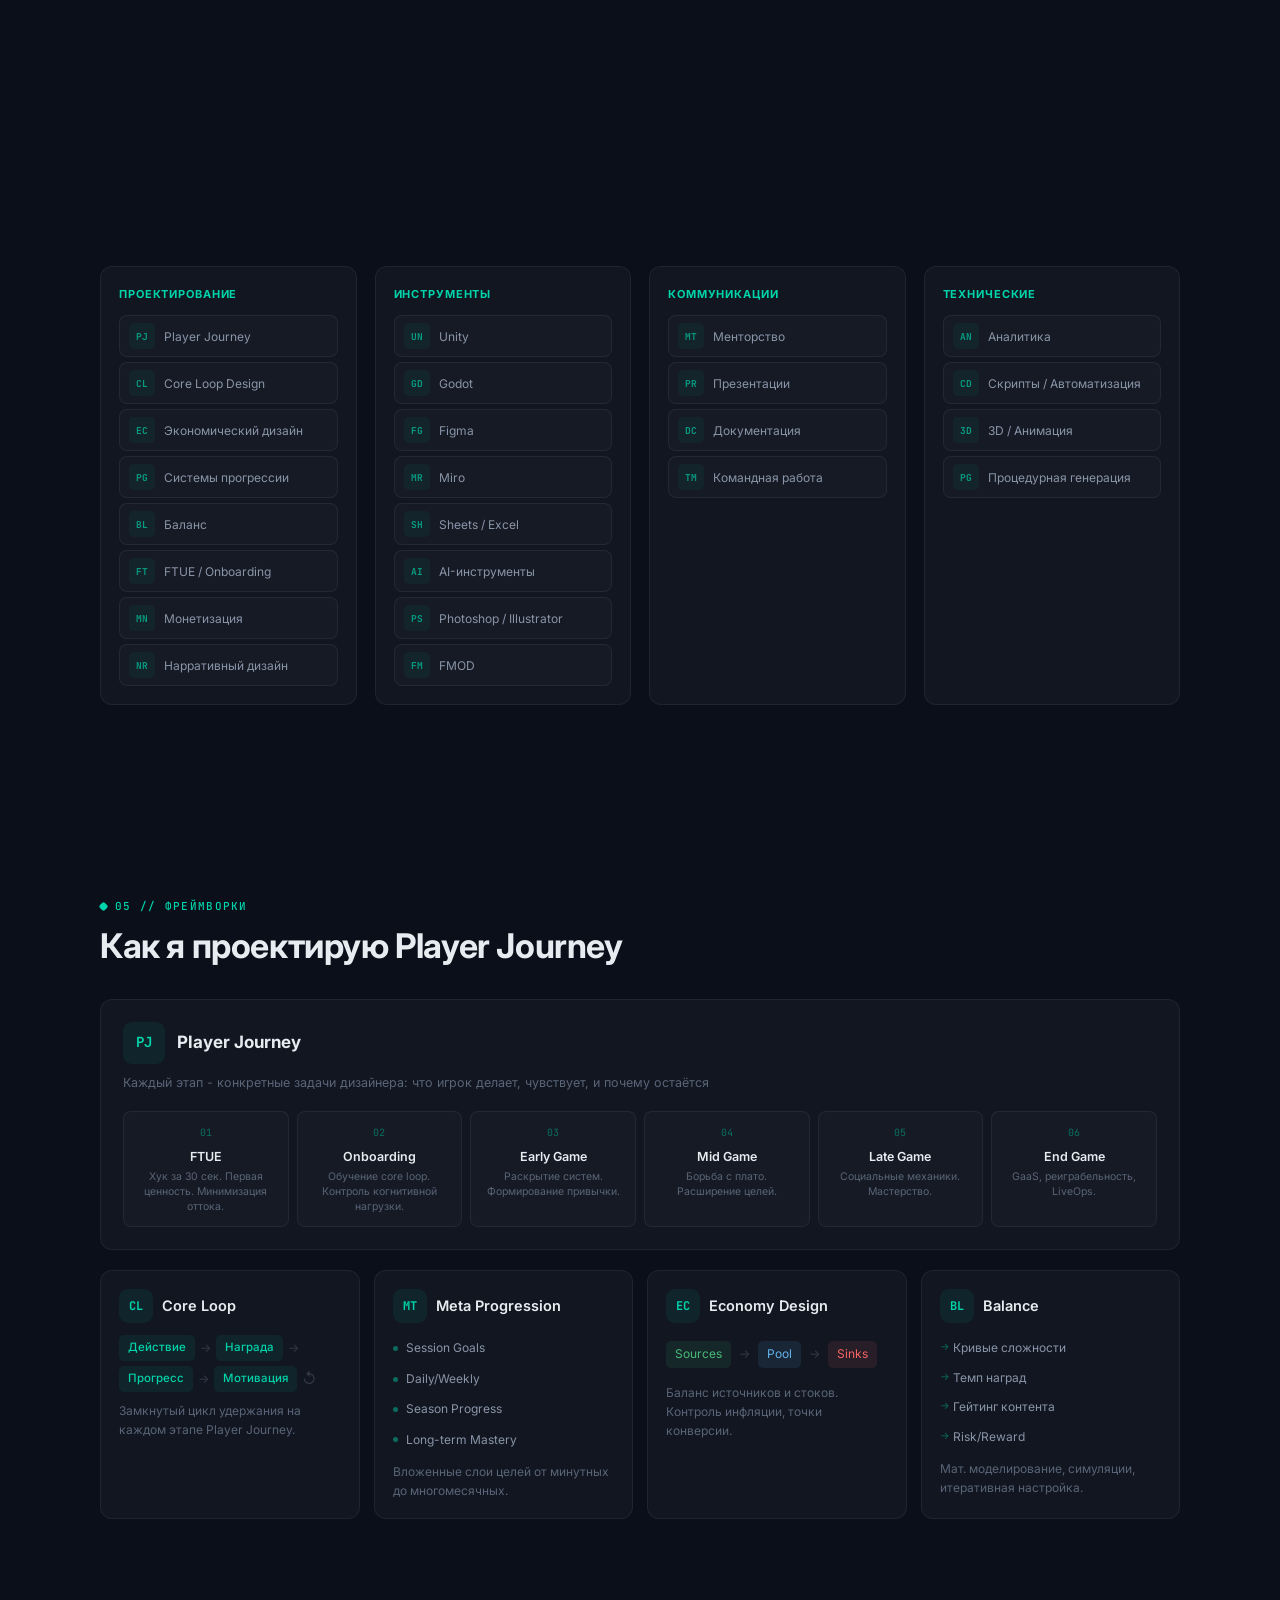
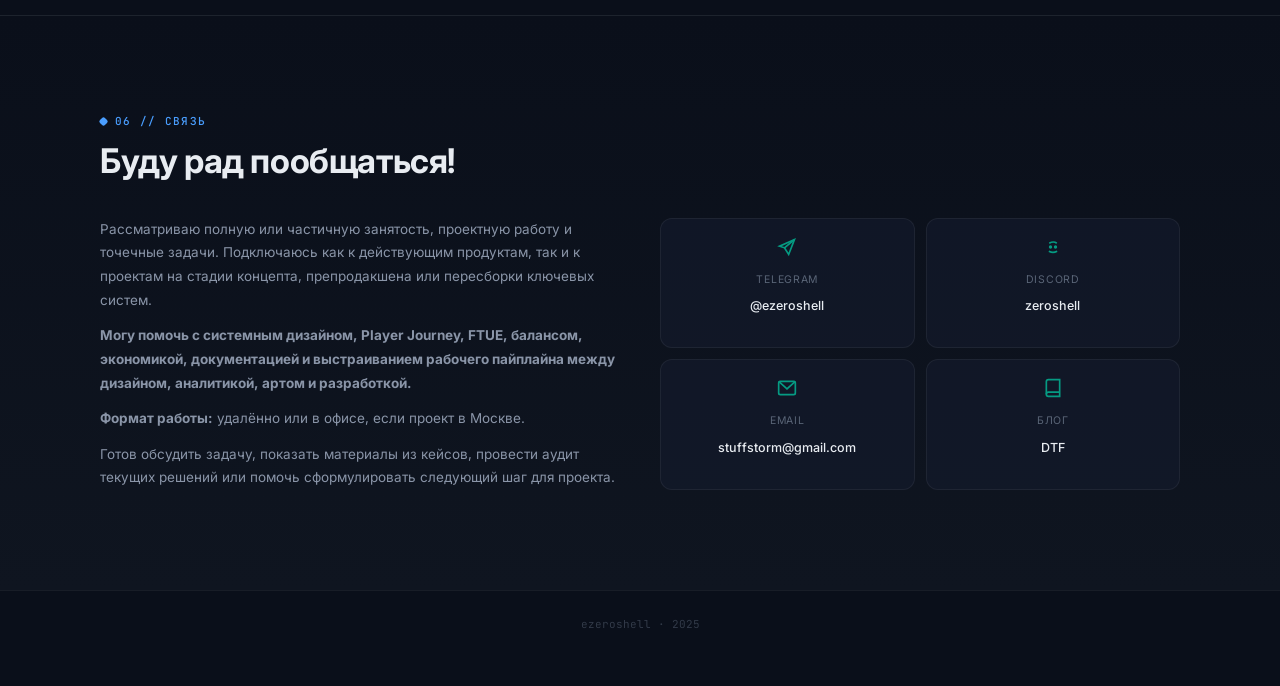
==== commit 87d42067: "upd" ====
--- a/index.html
+++ b/index.html
@@ -323,7 +323,7 @@
                     <div class="exp-company">Action-MMO (NDA)</div>
                   </div>
                   <div class="exp-entry-right">
-                    <span class="exp-duration">1 г 7 мес</span>
+                    <span class="exp-duration">1 г 5 мес</span>
                     <svg class="exp-chevron" viewBox="0 0 24 24" fill="none" stroke="currentColor" stroke-width="2" width="16" height="16"><path d="M6 9l6 6 6-6"/></svg>
                   </div>
                 </div>
